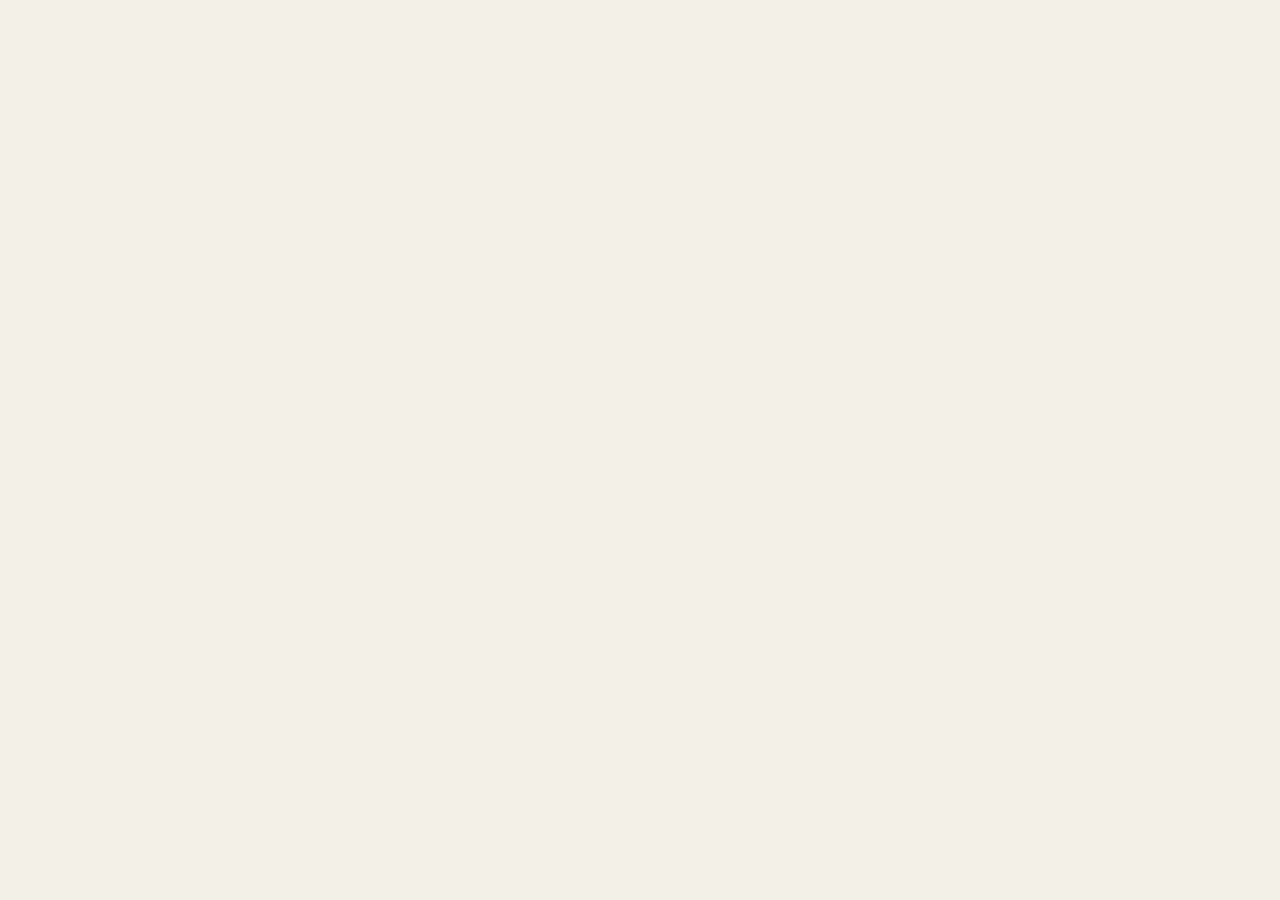
==== index.html @ 7c082f45 "Add files via upload" ====
<!DOCTYPE html><html lang="ru"><head><meta charSet="utf-8"/><meta name="viewport" content="width=device-width, initial-scale=1"/><link rel="preload" href="/bouquet-hero.png" as="image"/><link rel="preload" as="image" href="/surprise-recipient-v2.png"/><link rel="preload" as="image" href="/delivery-bride.webp"/><link rel="preload" as="image" href="/delivery-grandmother.webp"/><link rel="preload" as="image" href="/delivery-young-man.webp"/><link rel="stylesheet" href="/assets/index-COQQANpo.css" data-rsc-css-href="/assets/index-COQQANpo.css" data-precedence="vite-rsc/importer-resources"/><link rel="modulepreload" href="/assets/layout-segment-context-vBRsQdf0.js" crossorigin=""/><link rel="modulepreload" href="/assets/rolldown-runtime-S-ySWqyJ.js" crossorigin=""/><link rel="modulepreload" href="/assets/index-Dr3c4utp.js" crossorigin=""/><link rel="modulepreload" href="/assets/framework-DjPHiq1u.js" crossorigin=""/><link rel="modulepreload" href="/assets/language-provider-1LdUwexv.js" crossorigin=""/><link rel="modulepreload" href="/assets/link-LIz9JrQi.js" crossorigin=""/><link rel="modulepreload" href="/assets/language-switcher-BDviUJFS.js" crossorigin=""/><link rel="modulepreload" href="/assets/utils-CTsIiQsr.js" crossorigin=""/><link rel="modulepreload" href="/assets/createLucideIcon-BL5eFHfw.js" crossorigin=""/><link rel="modulepreload" href="/assets/Icon-BIno660b.js" crossorigin=""/><link rel="modulepreload" href="/assets/check-L1sPxkMi.js" crossorigin=""/><link rel="modulepreload" href="/assets/telegram-links-B3i35gnD.js" crossorigin=""/><link rel="modulepreload" href="/assets/faq-module-bBg2FKDL.js" crossorigin=""/><link rel="modulepreload" href="/assets/delivery-carousel-DsEtlJLp.js" crossorigin=""/><link rel="modulepreload" href="/assets/chevron-left-lac50NUT.js" crossorigin=""/><link rel="modulepreload" href="/assets/chevron-right-Dn-Cnl7l.js" crossorigin=""/><title>Vitrina Florista — заказы и работа флориста в одном процессе</title><meta name="description" content="Vitrina Florista помогает цветочным магазинам организовать заказ от онлайн-витрины и оплаты до сборки букета, фото-согласования и статуса для покупателя."/><meta property="og:title" content="Vitrina Florista — заказы и работа флориста в одном процессе"/><meta property="og:description" content="Vitrina Florista помогает цветочным магазинам организовать заказ от онлайн-витрины и оплаты до сборки букета, фото-согласования и статуса для покупателя."/><meta property="og:url" content="https://vitrinaflorista.com"/><meta property="og:site_name" content="Vitrina Florista"/><meta property="og:type" content="website"/><meta property="og:locale" content="ru_RU"/><meta property="og:image" content="https://vitrinaflorista.com/og-vitrina-florista.png"/><meta property="og:image:width" content="1734"/><meta property="og:image:height" content="907"/><meta property="og:image:alt" content="Vitrina Florista — заказ, оплата, сборка и фото-согласование"/><meta name="twitter:card" content="summary_large_image"/><meta name="twitter:title" content="Vitrina Florista — заказы и работа флориста в одном процессе"/><meta name="twitter:description" content="Vitrina Florista помогает цветочным магазинам организовать заказ от онлайн-витрины и оплаты до сборки букета, фото-согласования и статуса для покупателя."/><meta name="twitter:image" content="https://vitrinaflorista.com/og-vitrina-florista.png"/><link rel="shortcut icon" href="https://vitrinaflorista.com/vf-favicon.svg"/><link rel="icon" href="https://vitrinaflorista.com/vf-favicon.svg"/><link rel="canonical" href="https://vitrinaflorista.com"/><script>self.__VINEXT_RSC_PARAMS__={}</script><script>self.__VINEXT_RSC_NAV__={"pathname":"/","searchParams":[]}</script><link rel="modulepreload" href="/assets/index-Dr3c4utp.js" />
</head><body><main><script type="application/ld+json">{"@context":"https://schema.org","@graph":[{"@type":"Organization","@id":"https://vitrinaflorista.com/#organization","name":"Vitrina Florista","url":"https://vitrinaflorista.com","logo":"https://vitrinaflorista.com/vf-favicon.svg"},{"@type":"WebSite","@id":"https://vitrinaflorista.com/#website","name":"Vitrina Florista","url":"https://vitrinaflorista.com","inLanguage":"ru-RU","publisher":{"@id":"https://vitrinaflorista.com/#organization"}},{"@type":"WebApplication","@id":"https://vitrinaflorista.com/#application","name":"Vitrina Florista","url":"https://vitrinaflorista.com","description":"Vitrina Florista — веб-сервис для цветочных магазинов и флористических студий, который объединяет онлайн-витрину, оформление и оплату заказа, рабочую очередь флориста, сборку, фото-согласование и статус заказа для покупателя.","applicationCategory":"BusinessApplication","inLanguage":"ru-RU","publisher":{"@id":"https://vitrinaflorista.com/#organization"},"audience":{"@type":"Audience","audienceType":"Цветочные магазины, флористические студии и небольшие команды флористов"},"featureList":["Онлайн-витрина цветочного магазина","Оформление заказа","Онлайн-оплата","Рабочая очередь флориста","Этапы исполнения заказа","Фото-согласование букета","Статус заказа для покупателя"]}]}</script><header class="site-header"><a href="/" class="brand" aria-label="Vitrina Florista — главная"><span class="brand-seal" aria-hidden="true">VF</span><span>vitrina<br/>florista</span></a><button class="language-trigger" type="button" data-no-translate="true" aria-label="Язык сайта: Русский" id="radix-_R_256_" aria-haspopup="menu" aria-expanded="false" data-state="closed" data-slot="dropdown-menu-trigger"><svg xmlns="http://www.w3.org/2000/svg" width="16" height="16" viewBox="0 0 24 24" fill="none" stroke="currentColor" stroke-width="2" stroke-linecap="round" stroke-linejoin="round" class="lucide lucide-languages" aria-hidden="true"><path d="m5 8 6 6"></path><path d="m4 14 6-6 2-3"></path><path d="M2 5h12"></path><path d="M7 2h1"></path><path d="m22 22-5-10-5 10"></path><path d="M14 18h6"></path></svg><span>RU</span><svg xmlns="http://www.w3.org/2000/svg" width="14" height="14" viewBox="0 0 24 24" fill="none" stroke="currentColor" stroke-width="2" stroke-linecap="round" stroke-linejoin="round" class="lucide lucide-chevron-down language-chevron" aria-hidden="true"><path d="m6 9 6 6 6-6"></path></svg></button><nav class="role-switch" aria-label="Выбор роли"><a class="role-link role-link--active" href="#showcase">Покупателю</a><a href="/florist" class="role-link">Флористу</a></nav></header><section class="customer-hero section-shell" id="showcase"><div class="hero-copy"><p class="eyebrow"><svg xmlns="http://www.w3.org/2000/svg" width="15" height="15" viewBox="0 0 24 24" fill="none" stroke="currentColor" stroke-width="2" stroke-linecap="round" stroke-linejoin="round" class="lucide lucide-sparkles" aria-hidden="true"><path d="M11.017 2.814a1 1 0 0 1 1.966 0l1.051 5.558a2 2 0 0 0 1.594 1.594l5.558 1.051a1 1 0 0 1 0 1.966l-5.558 1.051a2 2 0 0 0-1.594 1.594l-1.051 5.558a1 1 0 0 1-1.966 0l-1.051-5.558a2 2 0 0 0-1.594-1.594l-5.558-1.051a1 1 0 0 1 0-1.966l5.558-1.051a2 2 0 0 0 1.594-1.594z"></path><path d="M20 2v4"></path><path d="M22 4h-4"></path><circle cx="4" cy="20" r="2"></circle></svg> Цветы без долгой переписки</p><h1>Выберите букет.<br/><em>Мы позаботимся об остальном.</em></h1><p class="hero-lede">Витрина Флориста показывает доступные букеты, точную цену и условия доставки. Вам остается выбрать — флорист получает готовый заказ.</p><div class="hero-actions"><a class="button button--primary" href="https://t.me/vitrinafloristabot" target="_blank" rel="noreferrer">Посмотреть демо флориста <svg xmlns="http://www.w3.org/2000/svg" width="18" height="18" viewBox="0 0 24 24" fill="none" stroke="currentColor" stroke-width="2.2" stroke-linecap="round" stroke-linejoin="round" class="lucide lucide-arrow-right" aria-hidden="true"><path d="M5 12h14"></path><path d="m12 5 7 7-7 7"></path></svg></a><a href="/florist" class="button button--quiet">Я флорист</a></div><div class="trust-row" aria-label="Преимущества для покупателя"><span><svg xmlns="http://www.w3.org/2000/svg" width="15" height="15" viewBox="0 0 24 24" fill="none" stroke="currentColor" stroke-width="2" stroke-linecap="round" stroke-linejoin="round" class="lucide lucide-check" aria-hidden="true"><path d="M20 6 9 17l-5-5"></path></svg> Видно, что доступно</span><span><svg xmlns="http://www.w3.org/2000/svg" width="15" height="15" viewBox="0 0 24 24" fill="none" stroke="currentColor" stroke-width="2" stroke-linecap="round" stroke-linejoin="round" class="lucide lucide-check" aria-hidden="true"><path d="M20 6 9 17l-5-5"></path></svg> Доставка считается заранее</span></div></div><div class="bouquet-stage" id="catalog" aria-label="Пример карточки букета"><span class="stage-note stage-note--top">Собрано сегодня</span><article class="product-card"><div class="product-photo-wrap"><img class="product-photo" src="/bouquet-hero.png" alt="Букет из садовых роз, ранункулюсов и эвкалипта" width="1122" height="1402"/><span class="availability"><span></span> Принимаем заказы</span></div><div class="product-copy"><div><p class="product-kicker">Авторский букет</p><h2>Тёплый август</h2></div><strong>4 800 ₽</strong></div><div class="delivery-line"><svg xmlns="http://www.w3.org/2000/svg" width="16" height="16" viewBox="0 0 24 24" fill="none" stroke="currentColor" stroke-width="2" stroke-linecap="round" stroke-linejoin="round" class="lucide lucide-map-pin" aria-hidden="true"><path d="M20 10c0 4.993-5.539 10.193-7.399 11.799a1 1 0 0 1-1.202 0C9.539 20.193 4 14.993 4 10a8 8 0 0 1 16 0"></path><circle cx="12" cy="10" r="3"></circle></svg><span>Доставка по адресу</span><b>от 500 ₽</b></div></article><span class="stage-note stage-note--bottom">Фото • цена • доставка</span></div></section><section class="how-it-works section-shell" aria-labelledby="how-title"><div class="section-heading"><p class="eyebrow">Как это работает</p><h2 id="how-title">От выбора до радости — пять понятных шагов</h2></div><ol class="steps"><li><div class="step-heading"><span class="step-number">01</span><h3>Выберите букет</h3></div><div class="step-visual step-visual--product" aria-hidden="true"><div class="mini-topbar"><svg xmlns="http://www.w3.org/2000/svg" width="24" height="24" viewBox="0 0 24 24" fill="none" stroke="currentColor" stroke-width="2" stroke-linecap="round" stroke-linejoin="round" class="lucide lucide-shopping-bag" aria-hidden="true"><path d="M16 10a4 4 0 0 1-8 0"></path><path d="M3.103 6.034h17.794"></path><path d="M3.4 5.467a2 2 0 0 0-.4 1.2V20a2 2 0 0 0 2 2h14a2 2 0 0 0 2-2V6.667a2 2 0 0 0-.4-1.2l-2-2.667A2 2 0 0 0 17 2H7a2 2 0 0 0-1.6.8z"></path></svg><span>Витрина Флориста</span><b>1 товар</b></div><div class="mini-product"><img src="/bouquet-hero.png" alt="" width="1122" height="1402"/><div><small>Авторский букет</small><strong>Тёплый август</strong><span>4 800 ₽</span></div><i><svg xmlns="http://www.w3.org/2000/svg" width="24" height="24" viewBox="0 0 24 24" fill="none" stroke="currentColor" stroke-width="2" stroke-linecap="round" stroke-linejoin="round" class="lucide lucide-check" aria-hidden="true"><path d="M20 6 9 17l-5-5"></path></svg></i></div><div class="mini-selected"><svg xmlns="http://www.w3.org/2000/svg" width="24" height="24" viewBox="0 0 24 24" fill="none" stroke="currentColor" stroke-width="2" stroke-linecap="round" stroke-linejoin="round" class="lucide lucide-check" aria-hidden="true"><path d="M20 6 9 17l-5-5"></path></svg> Букет выбран</div></div><p>В Витрине Флориста показаны только опубликованные позиции магазина.</p></li><li><div class="step-heading"><span class="step-number">02</span><h3>Укажите способ доставки</h3></div><div class="step-visual step-visual--delivery" aria-hidden="true"><div class="mini-tabs"><span class="is-active"><svg xmlns="http://www.w3.org/2000/svg" width="24" height="24" viewBox="0 0 24 24" fill="none" stroke="currentColor" stroke-width="2" stroke-linecap="round" stroke-linejoin="round" class="lucide lucide-navigation" aria-hidden="true"><polygon points="3 11 22 2 13 21 11 13 3 11"></polygon></svg> Доставка</span><span>Самовывоз</span></div><label class="mini-field"><small>Адрес получателя</small><span><svg xmlns="http://www.w3.org/2000/svg" width="24" height="24" viewBox="0 0 24 24" fill="none" stroke="currentColor" stroke-width="2" stroke-linecap="round" stroke-linejoin="round" class="lucide lucide-map-pin" aria-hidden="true"><path d="M20 10c0 4.993-5.539 10.193-7.399 11.799a1 1 0 0 1-1.202 0C9.539 20.193 4 14.993 4 10a8 8 0 0 1 16 0"></path><circle cx="12" cy="10" r="3"></circle></svg> ул. Лесная, 12</span></label><label class="mini-field"><small>Когда доставить</small><span>Сегодня, 18:00–20:00</span></label></div><p>Самовывоз или доставка: адрес и удобное время получения.</p></li><li><div class="step-heading"><span class="step-number">03</span><h3>Добавьте детали сюрприза</h3></div><div class="step-visual step-visual--comment" aria-hidden="true"><div class="surprise-chip"><svg xmlns="http://www.w3.org/2000/svg" width="24" height="24" viewBox="0 0 24 24" fill="none" stroke="currentColor" stroke-width="2" stroke-linecap="round" stroke-linejoin="round" class="lucide lucide-gift" aria-hidden="true"><path d="M12 7v14"></path><path d="M20 11v8a2 2 0 0 1-2 2H6a2 2 0 0 1-2-2v-8"></path><path d="M7.5 7a1 1 0 0 1 0-5A4.8 8 0 0 1 12 7a4.8 8 0 0 1 4.5-5 1 1 0 0 1 0 5"></path><rect x="3" y="7" width="18" height="4" rx="1"></rect></svg> Это сюрприз</div><div class="mini-comment"><span><svg xmlns="http://www.w3.org/2000/svg" width="24" height="24" viewBox="0 0 24 24" fill="none" stroke="currentColor" stroke-width="2" stroke-linecap="round" stroke-linejoin="round" class="lucide lucide-message-square-text" aria-hidden="true"><path d="M22 17a2 2 0 0 1-2 2H6.828a2 2 0 0 0-1.414.586l-2.202 2.202A.71.71 0 0 1 2 21.286V5a2 2 0 0 1 2-2h16a2 2 0 0 1 2 2z"></path><path d="M7 11h10"></path><path d="M7 15h6"></path><path d="M7 7h8"></path></svg> Комментарий для флориста</span><p>Пожалуйста, не звоните получательнице. Приезжайте ровно к 19:30.</p></div><div class="exact-time"><svg xmlns="http://www.w3.org/2000/svg" width="24" height="24" viewBox="0 0 24 24" fill="none" stroke="currentColor" stroke-width="2" stroke-linecap="round" stroke-linejoin="round" class="lucide lucide-clock3 lucide-clock-3" aria-hidden="true"><circle cx="12" cy="12" r="10"></circle><path d="M12 6v6h4"></path></svg> <span>Точное время</span><b>19:30</b></div></div><p>Напишите флористу, что получатель не должен знать о подарке, и укажите точное время.</p></li><li><div class="step-heading"><span class="step-number">04</span><h3>Подтвердите фото заказа</h3></div><div class="step-visual step-visual--approval" aria-hidden="true"><div class="approval-photo"><img src="/bouquet-hero.png" alt="" width="1122" height="1402"/><span><svg xmlns="http://www.w3.org/2000/svg" width="24" height="24" viewBox="0 0 24 24" fill="none" stroke="currentColor" stroke-width="2" stroke-linecap="round" stroke-linejoin="round" class="lucide lucide-camera" aria-hidden="true"><path d="M13.997 4a2 2 0 0 1 1.76 1.05l.486.9A2 2 0 0 0 18.003 7H20a2 2 0 0 1 2 2v9a2 2 0 0 1-2 2H4a2 2 0 0 1-2-2V9a2 2 0 0 1 2-2h1.997a2 2 0 0 0 1.759-1.048l.489-.904A2 2 0 0 1 10.004 4z"></path><circle cx="12" cy="13" r="3"></circle></svg> Фото от флориста</span></div><div class="approval-copy"><div><small>Заказ №184</small><strong>Готовый букет</strong></div><span><svg xmlns="http://www.w3.org/2000/svg" width="24" height="24" viewBox="0 0 24 24" fill="none" stroke="currentColor" stroke-width="2" stroke-linecap="round" stroke-linejoin="round" class="lucide lucide-circle-check-big" aria-hidden="true"><path d="M21.801 10A10 10 0 1 1 17 3.335"></path><path d="m9 11 3 3L22 4"></path></svg> Фото согласовано</span></div></div><p>Перед доставкой флорист присылает фото готового букета. Вы подтверждаете, что именно его передадут получателю.</p></li><li class="step-final"><div class="delivery-carousel" role="region" aria-roledescription="карусель" aria-label="Моменты получения букета"><div class="carousel-frame" aria-live="polite"><figure class="carousel-slide is-active" aria-hidden="false"><img src="/surprise-recipient-v2.png" alt="Женщина с радостью получает букет у двери" width="1536" height="1024"/><figcaption>Сюрприз у самой двери</figcaption></figure><figure class="carousel-slide" aria-hidden="true"><img src="/delivery-bride.webp" alt="" width="1536" height="1024"/><figcaption>Букет в день свадьбы</figcaption></figure><figure class="carousel-slide" aria-hidden="true"><img src="/delivery-grandmother.webp" alt="" width="1536" height="1024"/><figcaption>Радость в любом возрасте</figcaption></figure><figure class="carousel-slide" aria-hidden="true"><img src="/delivery-young-man.webp" alt="" width="1536" height="1024"/><figcaption>Неожиданный подарок в обычный день</figcaption></figure></div><div class="carousel-controls"><button type="button" aria-label="Предыдущая фотография"><svg xmlns="http://www.w3.org/2000/svg" width="24" height="24" viewBox="0 0 24 24" fill="none" stroke="currentColor" stroke-width="2" stroke-linecap="round" stroke-linejoin="round" class="lucide lucide-chevron-left" aria-hidden="true"><path d="m15 18-6-6 6-6"></path></svg></button><div class="carousel-dots" aria-label="Выбор фотографии"><button type="button" class="is-active" aria-label="Показать фотографию 1" aria-current="true"></button><button type="button" class="" aria-label="Показать фотографию 2"></button><button type="button" class="" aria-label="Показать фотографию 3"></button><button type="button" class="" aria-label="Показать фотографию 4"></button></div><span class="carousel-count" aria-hidden="true">01<!-- --> / <!-- -->04</span><button type="button" aria-label="Остановить автоматическую смену"><svg xmlns="http://www.w3.org/2000/svg" width="24" height="24" viewBox="0 0 24 24" fill="none" stroke="currentColor" stroke-width="2" stroke-linecap="round" stroke-linejoin="round" class="lucide lucide-pause" aria-hidden="true"><rect x="14" y="3" width="5" height="18" rx="1"></rect><rect x="5" y="3" width="5" height="18" rx="1"></rect></svg></button><button type="button" aria-label="Следующая фотография"><svg xmlns="http://www.w3.org/2000/svg" width="24" height="24" viewBox="0 0 24 24" fill="none" stroke="currentColor" stroke-width="2" stroke-linecap="round" stroke-linejoin="round" class="lucide lucide-chevron-right" aria-hidden="true"><path d="m9 18 6-6-6-6"></path></svg></button></div></div><div class="outcome-copy"><div class="step-heading step-heading--light"><span class="step-number">05</span><h3>Доставьте радость</h3></div><p class="outcome-lede">Букет приезжает именно в тот момент, который вы выбрали.</p><p class="outcome-description">Получатель впервые видит цветы и понимает, что о нём подумали. Вся подготовка остаётся за кадром — впереди только живой сюрприз.</p></div></li></ol></section><section class="faq-section section-shell" aria-labelledby="customer-faq-title"><div class="faq-heading"><div><p class="eyebrow">Вопросы покупателей</p><span class="faq-note">Нажмите на вопрос, чтобы раскрыть ответ</span></div><h2 id="customer-faq-title">Что важно знать <em>до заказа</em></h2></div><div data-slot="accordion" class="faq-list faq-list--light" data-orientation="vertical"><div data-state="closed" data-orientation="vertical" data-slot="accordion-item" class="border-b last:border-b-0 faq-item"><h3 data-orientation="vertical" data-state="closed" class="flex"><button type="button" aria-expanded="false" data-state="closed" data-orientation="vertical" id="radix-_R_6b6_" data-slot="accordion-trigger" class="flex flex-1 items-start justify-between gap-4 rounded-md py-4 text-left text-sm font-medium transition-all outline-none hover:underline focus-visible:border-ring focus-visible:ring-[3px] focus-visible:ring-ring/50 disabled:pointer-events-none disabled:opacity-50 [&amp;[data-state=open]&gt;svg]:rotate-180 faq-trigger" data-radix-collection-item=""><span class="faq-index">01</span><span>Где взять ссылку на Витрину Флориста нужного магазина?</span><svg xmlns="http://www.w3.org/2000/svg" width="24" height="24" viewBox="0 0 24 24" fill="none" stroke="currentColor" stroke-width="2" stroke-linecap="round" stroke-linejoin="round" class="lucide lucide-chevron-down pointer-events-none size-4 shrink-0 translate-y-0.5 text-muted-foreground transition-transform duration-200" aria-hidden="true"><path d="m6 9 6 6 6-6"></path></svg></button></h3><div data-state="closed" id="radix-_R_16b6_" hidden="" role="region" aria-labelledby="radix-_R_6b6_" data-orientation="vertical" data-slot="accordion-content" class="overflow-hidden text-sm data-[state=closed]:animate-accordion-up data-[state=open]:animate-accordion-down" style="--radix-accordion-content-height:var(--radix-collapsible-content-height);--radix-accordion-content-width:var(--radix-collapsible-content-width)"></div></div><div data-state="closed" data-orientation="vertical" data-slot="accordion-item" class="border-b last:border-b-0 faq-item"><h3 data-orientation="vertical" data-state="closed" class="flex"><button type="button" aria-expanded="false" data-state="closed" data-orientation="vertical" id="radix-_R_ab6_" data-slot="accordion-trigger" class="flex flex-1 items-start justify-between gap-4 rounded-md py-4 text-left text-sm font-medium transition-all outline-none hover:underline focus-visible:border-ring focus-visible:ring-[3px] focus-visible:ring-ring/50 disabled:pointer-events-none disabled:opacity-50 [&amp;[data-state=open]&gt;svg]:rotate-180 faq-trigger" data-radix-collection-item=""><span class="faq-index">02</span><span>В Витрине Флориста показаны все букеты или только доступные?</span><svg xmlns="http://www.w3.org/2000/svg" width="24" height="24" viewBox="0 0 24 24" fill="none" stroke="currentColor" stroke-width="2" stroke-linecap="round" stroke-linejoin="round" class="lucide lucide-chevron-down pointer-events-none size-4 shrink-0 translate-y-0.5 text-muted-foreground transition-transform duration-200" aria-hidden="true"><path d="m6 9 6 6 6-6"></path></svg></button></h3><div data-state="closed" id="radix-_R_1ab6_" hidden="" role="region" aria-labelledby="radix-_R_ab6_" data-orientation="vertical" data-slot="accordion-content" class="overflow-hidden text-sm data-[state=closed]:animate-accordion-up data-[state=open]:animate-accordion-down" style="--radix-accordion-content-height:var(--radix-collapsible-content-height);--radix-accordion-content-width:var(--radix-collapsible-content-width)"></div></div><div data-state="closed" data-orientation="vertical" data-slot="accordion-item" class="border-b last:border-b-0 faq-item"><h3 data-orientation="vertical" data-state="closed" class="flex"><button type="button" aria-expanded="false" data-state="closed" data-orientation="vertical" id="radix-_R_eb6_" data-slot="accordion-trigger" class="flex flex-1 items-start justify-between gap-4 rounded-md py-4 text-left text-sm font-medium transition-all outline-none hover:underline focus-visible:border-ring focus-visible:ring-[3px] focus-visible:ring-ring/50 disabled:pointer-events-none disabled:opacity-50 [&amp;[data-state=open]&gt;svg]:rotate-180 faq-trigger" data-radix-collection-item=""><span class="faq-index">03</span><span>Как узнать стоимость доставки?</span><svg xmlns="http://www.w3.org/2000/svg" width="24" height="24" viewBox="0 0 24 24" fill="none" stroke="currentColor" stroke-width="2" stroke-linecap="round" stroke-linejoin="round" class="lucide lucide-chevron-down pointer-events-none size-4 shrink-0 translate-y-0.5 text-muted-foreground transition-transform duration-200" aria-hidden="true"><path d="m6 9 6 6 6-6"></path></svg></button></h3><div data-state="closed" id="radix-_R_1eb6_" hidden="" role="region" aria-labelledby="radix-_R_eb6_" data-orientation="vertical" data-slot="accordion-content" class="overflow-hidden text-sm data-[state=closed]:animate-accordion-up data-[state=open]:animate-accordion-down" style="--radix-accordion-content-height:var(--radix-collapsible-content-height);--radix-accordion-content-width:var(--radix-collapsible-content-width)"></div></div><div data-state="closed" data-orientation="vertical" data-slot="accordion-item" class="border-b last:border-b-0 faq-item"><h3 data-orientation="vertical" data-state="closed" class="flex"><button type="button" aria-expanded="false" data-state="closed" data-orientation="vertical" id="radix-_R_ib6_" data-slot="accordion-trigger" class="flex flex-1 items-start justify-between gap-4 rounded-md py-4 text-left text-sm font-medium transition-all outline-none hover:underline focus-visible:border-ring focus-visible:ring-[3px] focus-visible:ring-ring/50 disabled:pointer-events-none disabled:opacity-50 [&amp;[data-state=open]&gt;svg]:rotate-180 faq-trigger" data-radix-collection-item=""><span class="faq-index">04</span><span>Можно ли заказать сюрприз к точному времени?</span><svg xmlns="http://www.w3.org/2000/svg" width="24" height="24" viewBox="0 0 24 24" fill="none" stroke="currentColor" stroke-width="2" stroke-linecap="round" stroke-linejoin="round" class="lucide lucide-chevron-down pointer-events-none size-4 shrink-0 translate-y-0.5 text-muted-foreground transition-transform duration-200" aria-hidden="true"><path d="m6 9 6 6 6-6"></path></svg></button></h3><div data-state="closed" id="radix-_R_1ib6_" hidden="" role="region" aria-labelledby="radix-_R_ib6_" data-orientation="vertical" data-slot="accordion-content" class="overflow-hidden text-sm data-[state=closed]:animate-accordion-up data-[state=open]:animate-accordion-down" style="--radix-accordion-content-height:var(--radix-collapsible-content-height);--radix-accordion-content-width:var(--radix-collapsible-content-width)"></div></div><div data-state="closed" data-orientation="vertical" data-slot="accordion-item" class="border-b last:border-b-0 faq-item"><h3 data-orientation="vertical" data-state="closed" class="flex"><button type="button" aria-expanded="false" data-state="closed" data-orientation="vertical" id="radix-_R_mb6_" data-slot="accordion-trigger" class="flex flex-1 items-start justify-between gap-4 rounded-md py-4 text-left text-sm font-medium transition-all outline-none hover:underline focus-visible:border-ring focus-visible:ring-[3px] focus-visible:ring-ring/50 disabled:pointer-events-none disabled:opacity-50 [&amp;[data-state=open]&gt;svg]:rotate-180 faq-trigger" data-radix-collection-item=""><span class="faq-index">05</span><span>Что происходит после оформления заказа?</span><svg xmlns="http://www.w3.org/2000/svg" width="24" height="24" viewBox="0 0 24 24" fill="none" stroke="currentColor" stroke-width="2" stroke-linecap="round" stroke-linejoin="round" class="lucide lucide-chevron-down pointer-events-none size-4 shrink-0 translate-y-0.5 text-muted-foreground transition-transform duration-200" aria-hidden="true"><path d="m6 9 6 6 6-6"></path></svg></button></h3><div data-state="closed" id="radix-_R_1mb6_" hidden="" role="region" aria-labelledby="radix-_R_mb6_" data-orientation="vertical" data-slot="accordion-content" class="overflow-hidden text-sm data-[state=closed]:animate-accordion-up data-[state=open]:animate-accordion-down" style="--radix-accordion-content-height:var(--radix-collapsible-content-height);--radix-accordion-content-width:var(--radix-collapsible-content-width)"></div></div></div></section><section class="customer-cta section-shell" aria-labelledby="customer-cta-title"><div class="customer-cta-copy"><p class="eyebrow">Остался один шаг</p><h2 id="customer-cta-title">Получите ссылку на витрину у <em>своего флориста</em></h2><p>У каждого магазина своя Витрина Флориста — со своими букетами, ценами и доставкой. Если вы уже знаете флориста, попросите его прислать ссылку на Витрину Флориста.</p><a class="button button--primary" href="https://t.me/share/url?url=https%3A%2F%2Ft.me%2Fvitrinafloristabot&amp;text=%D0%97%D0%B4%D1%80%D0%B0%D0%B2%D1%81%D1%82%D0%B2%D1%83%D0%B9%D1%82%D0%B5!%20%D0%9F%D1%80%D0%B8%D1%88%D0%BB%D0%B8%D1%82%D0%B5%2C%20%D0%BF%D0%BE%D0%B6%D0%B0%D0%BB%D1%83%D0%B9%D1%81%D1%82%D0%B0%2C%20%D1%81%D1%81%D1%8B%D0%BB%D0%BA%D1%83%20%D0%BD%D0%B0%20%D0%B2%D0%B0%D1%88%D1%83%20%D0%92%D0%B8%D1%82%D1%80%D0%B8%D0%BD%D1%83%20%D0%A4%D0%BB%D0%BE%D1%80%D0%B8%D1%81%D1%82%D0%B0.%20%D0%AF%20%D1%85%D0%BE%D1%87%D1%83%20%D0%BA%D1%83%D0%BF%D0%B8%D1%82%D1%8C%20%D1%83%20%D0%B2%D0%B0%D1%81%20%D1%86%D0%B2%D0%B5%D1%82%D1%8B.%20%D0%A7%D0%B5%D1%80%D0%B5%D0%B7%20%D0%B2%D0%B8%D1%82%D1%80%D0%B8%D0%BD%D1%83%20%D1%8D%D1%82%D0%BE%20%D0%BE%D1%87%D0%B5%D0%BD%D1%8C%20%D1%83%D0%B4%D0%BE%D0%B1%D0%BD%D0%BE." target="_blank" rel="noreferrer">Попросить ссылку флориста <svg xmlns="http://www.w3.org/2000/svg" width="18" height="18" viewBox="0 0 24 24" fill="none" stroke="currentColor" stroke-width="2.2" stroke-linecap="round" stroke-linejoin="round" class="lucide lucide-arrow-right" aria-hidden="true"><path d="M5 12h14"></path><path d="m12 5 7 7-7 7"></path></svg></a><a class="invite-florist-link" href="https://t.me/share/url?url=https%3A%2F%2Fvitrinaflorista.com%2Fflorist%3Flang%3Dru&amp;text=%D0%97%D0%B4%D1%80%D0%B0%D0%B2%D1%81%D1%82%D0%B2%D1%83%D0%B9%D1%82%D0%B5!%20%D0%9F%D0%BE%D1%81%D0%BC%D0%BE%D1%82%D1%80%D0%B8%D1%82%D0%B5%20Vitrina%20Florista%20%E2%80%94%20%D1%87%D0%B5%D1%80%D0%B5%D0%B7%20%D0%BD%D0%B5%D1%91%20%D1%83%D0%B4%D0%BE%D0%B1%D0%BD%D0%BE%20%D0%BF%D0%BE%D0%BA%D0%B0%D0%B7%D1%8B%D0%B2%D0%B0%D1%82%D1%8C%20%D0%B1%D1%83%D0%BA%D0%B5%D1%82%D1%8B%20%D0%B8%20%D0%BF%D1%80%D0%B8%D0%BD%D0%B8%D0%BC%D0%B0%D1%82%D1%8C%20%D0%B3%D0%BE%D1%82%D0%BE%D0%B2%D1%8B%D0%B5%20%D0%B7%D0%B0%D0%BA%D0%B0%D0%B7%D1%8B." target="_blank" rel="noreferrer"><svg xmlns="http://www.w3.org/2000/svg" width="16" height="16" viewBox="0 0 24 24" fill="none" stroke="currentColor" stroke-width="2" stroke-linecap="round" stroke-linejoin="round" class="lucide lucide-share2 lucide-share-2" aria-hidden="true"><circle cx="18" cy="5" r="3"></circle><circle cx="6" cy="12" r="3"></circle><circle cx="18" cy="19" r="3"></circle><line x1="8.59" x2="15.42" y1="13.51" y2="17.49"></line><line x1="15.41" x2="8.59" y1="6.51" y2="10.49"></line></svg>Нет ссылки? Отправьте Vitrina Florista знакомому флористу</a></div><div class="request-link-card" aria-label="Два способа найти Витрину Флориста"><div class="request-avatar"><svg xmlns="http://www.w3.org/2000/svg" width="24" height="24" viewBox="0 0 24 24" fill="none" stroke="currentColor" stroke-width="2" stroke-linecap="round" stroke-linejoin="round" class="lucide lucide-message-circle" aria-hidden="true"><path d="M2.992 16.342a2 2 0 0 1 .094 1.167l-1.065 3.29a1 1 0 0 0 1.236 1.168l3.413-.998a2 2 0 0 1 1.099.092 10 10 0 1 0-4.777-4.719"></path></svg></div><span>Сообщение флористу</span><blockquote>«Пришлите, пожалуйста, ссылку на вашу Витрину Флориста»</blockquote><div class="request-result"><svg xmlns="http://www.w3.org/2000/svg" width="24" height="24" viewBox="0 0 24 24" fill="none" stroke="currentColor" stroke-width="2" stroke-linecap="round" stroke-linejoin="round" class="lucide lucide-check" aria-hidden="true"><path d="M20 6 9 17l-5-5"></path></svg> Открываете магазин и выбираете</div><div class="request-invite"><svg xmlns="http://www.w3.org/2000/svg" width="24" height="24" viewBox="0 0 24 24" fill="none" stroke="currentColor" stroke-width="2" stroke-linecap="round" stroke-linejoin="round" class="lucide lucide-share2 lucide-share-2" aria-hidden="true"><circle cx="18" cy="5" r="3"></circle><circle cx="6" cy="12" r="3"></circle><circle cx="18" cy="19" r="3"></circle><line x1="8.59" x2="15.42" y1="13.51" y2="17.49"></line><line x1="15.41" x2="8.59" y1="6.51" y2="10.49"></line></svg><div><strong>Флорист ещё не подключён?</strong><p>Поделитесь с ним ссылкой — пусть оформит Витрину Флориста для своих покупателей.</p></div></div></div></section><section class="role-tail section-shell" aria-label="Выбор стороны платформы"><div><span class="role-tail-label">Выберите свою сторону</span><p>Покупатель остаётся здесь. Для владельца магазина есть отдельная страница.</p></div><nav class="role-switch role-switch--bottom" aria-label="Выбор роли внизу страницы"><a class="role-link role-link--active" href="#showcase">Покупателю</a><a href="/florist" class="role-link">Флористу</a></nav></section><footer class="site-footer site-footer--dark site-footer--buyer section-shell"><div class="footer-brand-block"><a href="/" class="brand brand--footer brand--dark"><span class="brand-seal" aria-hidden="true">VF</span><span>vitrina florista</span></a><small>© <!-- -->2026<!-- --> Vitrina Florista</small></div><p>Витрина Флориста и оформление заказа в одном месте.<br/>Россия и страны СНГ.</p><div class="footer-navigation"><nav class="discovery-links discovery-links--dark" aria-label="О Vitrina Florista"><strong>Покупателю</strong><div><a href="/kak-rabotaet">Как работает</a><a href="/foto-soglasovanie-buketa">Фото-согласование</a><a href="/status-zakaza">Статус заказа</a></div></nav><div class="footer-links" aria-label="Правовая информация"><a href="/legal">Реквизиты и правовая информация</a><a href="/privacy">Политика обработки данных</a><a href="/terms">Пользовательское соглашение</a><a href="/terms#order">Оферта и условия заказа</a><a href="https://t.me/vitrinaflorista_help" target="_blank" rel="noreferrer">Связаться с разработчиком</a></div></div></footer></main><script id="_R_">import("/assets/index-Dr3c4utp.js")</script></body></html><script>self.__VINEXT_RSC_CHUNKS__=self.__VINEXT_RSC_CHUNKS__||[];self.__VINEXT_RSC_CHUNKS__.push("2:I[\"7ca12442b686\",[],\"LanguageProvider\",1]\n3:I[\"8c0f216c4604\",[],\"Children\",1]\n4:I[\"15c18cfaeeff\",[],\"LayoutSegmentProvider\",1]\n5:I[\"8c0f216c4604\",[],\"Slot\",1]\n6:I[\"593f344dc510\",[],\"NotFoundBoundary\",1]\n7:I[\"c2747888630f\",[],\"default\",1]\n8:I[\"593f344dc510\",[],\"RedirectBoundary\",1]\n:HL[\"/assets/index-COQQANpo.css\",\"style\"]\n")</script><script>self.__VINEXT_RSC_CHUNKS__=self.__VINEXT_RSC_CHUNKS__||[];self.__VINEXT_RSC_CHUNKS__.push("0:{\"__route\":\"route:/\",\"__interceptionContext\":null,\"__layoutIds\":[\"layout:/\"],\"__rootLayout\":\"/\",\"page:/\":\"$L1\",\"layout:/\":[[[[\"$\",\"link\",\"css:/assets/index-COQQANpo.css\",{\"rel\":\"stylesheet\",\"precedence\":\"vite-rsc/importer-resources\",\"href\":\"/assets/index-COQQANpo.css\",\"data-rsc-css-href\":\"/assets/index-COQQANpo.css\"}],\"$undefined\"],[\"$\",\"html\",null,{\"lang\":\"ru\",\"children\":[\"$\",\"body\",null,{\"children\":[\"$\",\"$L2\",null,{\"children\":[\"$\",\"$L3\",null,{}]}]}]}]],null],\"route:/\":[[[\"$\",\"meta\",null,{\"charSet\":\"utf-8\"}],[[\"$\",\"title\",\"0\",{\"children\":\"Vitrina Florista — заказы и работа флориста в одном процессе\"}],[\"$\",\"meta\",\"1\",{\"name\":\"description\",\"content\":\"Vitrina Florista помогает цветочным магазинам организовать заказ от онлайн-витрины и оплаты до сборки букета, фото-согласования и статуса для покупателя.\"}],[\"$\",\"meta\",\"2\",{\"property\":\"og:title\",\"content\":\"Vitrina Florista — заказы и работа флориста в одном процессе\"}],[\"$\",\"meta\",\"3\",{\"property\":\"og:description\",\"content\":\"Vitrina Florista помогает цветочным магазинам организовать заказ от онлайн-витрины и оплаты до сборки букета, фото-согласования и статуса для покупателя.\"}],[\"$\",\"meta\",\"4\",{\"property\":\"og:url\",\"content\":\"https://vitrinaflorista.com\"}],[\"$\",\"meta\",\"5\",{\"property\":\"og:site_name\",\"content\":\"Vitrina Florista\"}],[\"$\",\"meta\",\"6\",{\"property\":\"og:type\",\"content\":\"website\"}],[\"$\",\"meta\",\"7\",{\"property\":\"og:locale\",\"content\":\"ru_RU\"}],[\"$\",\"meta\",\"8\",{\"property\":\"og:image\",\"content\":\"https://vitrinaflorista.com/og-vitrina-florista.png\"}],[\"$\",\"meta\",\"9\",{\"property\":\"og:image:width\",\"content\":\"1734\"}],[\"$\",\"meta\",\"10\",{\"property\":\"og:image:height\",\"content\":\"907\"}],[\"$\",\"meta\",\"11\",{\"property\":\"og:image:alt\",\"content\":\"Vitrina Florista — заказ, оплата, сборка и фото-согласование\"}],[\"$\",\"meta\",\"12\",{\"name\":\"twitter:card\",\"content\":\"summary_large_image\"}],[\"$\",\"meta\",\"13\",{\"name\":\"twitter:title\",\"content\":\"Vitrina Florista — заказы и работа флориста в одном процессе\"}],[\"$\",\"meta\",\"14\",{\"name\":\"twitter:description\",\"content\":\"Vitrina Florista помогает цветочным магазинам организовать заказ от онлайн-витрины и оплаты до сборки букета, фото-согласования и статуса для покупателя.\"}],[\"$\",\"meta\",\"15\",{\"name\":\"twitter:image\",\"content\":\"https://vitrinaflorista.com/og-vitrina-florista.png\"}],[\"$\",\"link\",\"16\",{\"rel\":\"shortcut icon\",\"href\":\"https://vitrinaflorista.com/vf-favicon.svg\"}],[\"$\",\"link\",\"17\",{\"rel\":\"icon\",\"href\":\"https://vitrinaflorista.com/vf-favicon.svg\"}],[\"$\",\"link\",\"18\",{\"rel\":\"canonical\",\"href\":\"https://vitrinaflorista.com\"}]],[[\"$\",\"meta\",\"0\",{\"name\":\"viewport\",\"content\":\"width=device-width, initial-scale=1\"}]]],[\"$\",\"$L4\",null,{\"segmentMap\":{\"children\":[]},\"children\":[\"$\",\"$L5\",null,{\"id\":\"layout:/\",\"parallelSlots\":\"$undefined\",\"children\":[\"$\",\"$L6\",null,{\"resetKey\":\"\",\"fallback\":[\"$\",\"main\",null,{\"className\":\"not-found section-shell\",\"children\":[[\"$\",\"span\",null,{\"children\":\"404\"}],[\"$\",\"h1\",null,{\"children\":\"Такой страницы нет\"}],[\"$\",\"p\",null,{\"children\":\"Возможно, адрес изменился или ссылка набрана с ошибкой.\"}],[\"$\",\"$L7\",null,{\"className\":\"button button--primary\",\"href\":\"/\",\"children\":\"Вернуться на главную\"}]]}],\"children\":[\"$\",\"$L6\",null,{\"resetKey\":\"\",\"fallback\":[\"$\",\"main\",null,{\"className\":\"not-found section-shell\",\"children\":[[\"$\",\"span\",null,{\"children\":\"404\"}],[\"$\",\"h1\",null,{\"children\":\"Такой страницы нет\"}],[\"$\",\"p\",null,{\"children\":\"Возможно, адрес изменился или ссылка набрана с ошибкой.\"}],[\"$\",\"$L7\",null,{\"className\":\"button button--primary\",\"href\":\"/\",\"children\":\"Вернуться на главную\"}]]}],\"children\":[\"$\",\"$L8\",null,{\"children\":[\"$\",\"$L4\",null,{\"segmentMap\":{\"children\":[]},\"children\":[\"$\",\"$L5\",null,{\"id\":\"page:/\"}]}]}]}]}]}]}]],\"__layoutFlags\":{\"layout:/\":\"s\"},\"__artifactCompatibility\":{\"schemaVersion\":1,\"graphVersion\":\"app-route-graph:4uhn5s1wvoptc\",\"deploymentVersion\":\"b94d8ec6-dde8-4ddf-9cc4-4a7cd5612e03\",\"appElementsSchemaVersion\":1,\"rscPayloadSchemaVersion\":1,\"rootBoundaryId\":\"/\",\"renderEpoch\":null}}\na:I[\"c2c8442308b1\",[],\"LanguageSwitcher\",1]\nb:I[\"339f946bc456\",[],\"default\",1]\nc:I[\"ec0d8be46f7e\",[],\"TelegramLink\",1]\n")</script><script>self.__VINEXT_RSC_CHUNKS__=self.__VINEXT_RSC_CHUNKS__||[];self.__VINEXT_RSC_CHUNKS__.push("9:T676,{\"@context\":\"https://schema.org\",\"@graph\":[{\"@type\":\"Organization\",\"@id\":\"https://vitrinaflorista.com/#organization\",\"name\":\"Vitrina Florista\",\"url\":\"https://vitrinaflorista.com\",\"logo\":\"https://vitrinaflorista.com/vf-favicon.svg\"},{\"@type\":\"WebSite\",\"@id\":\"https://vitrinaflorista.com/#website\",\"name\":\"Vitrina Florista\",\"url\":\"https://vitrinaflorista.com\",\"inLanguage\":\"ru-RU\",\"publisher\":{\"@id\":\"https://vitrinaflorista.com/#organization\"}},{\"@type\":\"WebApplication\",\"@id\":\"https://vitrinaflorista.com/#application\",\"name\":\"Vitrina Florista\",\"url\":\"https://vitrinaflorista.com\",\"description\":\"Vitrina Florista — веб-сервис для цветочных магазинов и флористических студий, который объединяет онлайн-витрину, оформление и оплату заказа, рабочую очередь флориста, сборку, фото-согласование и статус заказа для покупателя.\",\"applicationCategory\":\"BusinessApplication\",\"inLanguage\":\"ru-RU\",\"publisher\":{\"@id\":\"https://vitrinaflorista.com/#organization\"},\"audience\":{\"@type\":\"Audience\",\"audienceType\":\"Цветочные магазины, флористические студии и небольшие команды флористов\"},\"featureList\":[\"Онлайн-витрина цветочного магазина\",\"Оформление заказа\",\"Онлайн-оплата\",\"Рабочая очередь флориста\",\"Этапы исполнения заказа\",\"Фото-согласование букета\",\"Статус заказа для покупателя\"]}]}1:[\"$\",\"main\",null,{\"children\":[[\"$\",\"script\",null,{\"type\":\"application/ld+json\",\"dangerouslySetInnerHTML\":{\"__html\":\"$9\"}}],[\"$\",\"header\",null,{\"className\":\"site-header\",\"children\":[[\"$\",\"$L7\",null,{\"className\":\"brand\",\"href\":\"/\",\"aria-label\":\"Vitrina Florista — главная\",\"children\":[[\"$\",\"span\",null,{\"className\":\"brand-seal\",\"aria-hidden\":\"true\",\"children\":\"VF\"}],[\"$\",\"span\",null,{\"children\":[\"vitrina\",[\"$\",\"br\",null,{}],\"florista\"]}]]}],[\"$\",\"$La\",null,{}],[\"$\",\"nav\",null,{\"className\":\"role-switch\",\"aria-label\":\"Выбор роли\",\"children\":[[\"$\",\"a\",null,{\"className\":\"role-link role-link--active\",\"href\":\"#showcase\",\"children\":\"Покупателю\"}],[\"$\",\"$L7\",null,{\"className\":\"role-link\",\"href\":\"/florist\",\"children\":\"Флористу\"}]]}]]}],[\"$\",\"section\",null,{\"className\":\"customer-hero section-shell\",\"id\":\"showcase\",\"children\":[[\"$\",\"div\",null,{\"className\":\"hero-copy\",\"children\":[[\"$\",\"p\",null,{\"className\":\"eyebrow\",\"children\":[[\"$\",\"$Lb\",null,{\"ref\":\"$undefined\",\"iconNode\":[[\"path\",{\"d\":\"M11.017 2.814a1 1 0 0 1 1.966 0l1.051 5.558a2 2 0 0 0 1.594 1.594l5.558 1.051a1 1 0 0 1 0 1.966l-5.558 1.051a2 2 0 0 0-1.594 1.594l-1.051 5.558a1 1 0 0 1-1.966 0l-1.051-5.558a2 2 0 0 0-1.594-1.594l-5.558-1.051a1 1 0 0 1 0-1.966l5.558-1.051a2 2 0 0 0 1.594-1.594z\",\"key\":\"1s2grr\"}],[\"path\",{\"d\":\"M20 2v4\",\"key\":\"1rf3ol\"}],[\"path\",{\"d\":\"M22 4h-4\",\"key\":\"gwowj6\"}],[\"circle\",{\"cx\":\"4\",\"cy\":\"20\",\"r\":\"2\",\"key\":\"6kqj1y\"}]],\"className\":\"lucide-sparkles\",\"size\":15,\"aria-hidden\":\"true\"}],\" Цветы без долгой переписки\"]}],[\"$\",\"h1\",null,{\"children\":[\"Выберите букет.\",[\"$\",\"br\",null,{}],[\"$\",\"em\",null,{\"children\":\"Мы позаботимся об остальном.\"}]]}],[\"$\",\"p\",null,{\"className\":\"hero-lede\",\"children\":\"Витрина Флориста показывает доступные букеты, точную цену и условия доставки. Вам остается выбрать — флорист получает готовый заказ.\"}],[\"$\",\"div\",null,{\"className\":\"hero-actions\",\"children\":[[\"$\",\"$Lc\",null,{\"className\":\"button button--primary\",\"intent\":\"demo\",\"children\":[\"Посмотреть демо флориста \",[\"$\",\"$Lb\",null,{\"ref\":\"$undefined\",\"iconNode\":[[\"path\",{\"d\":\"M5 12h14\",\"key\":\"1ays0h\"}],[\"path\",{\"d\":\"m12 5 7 7-7 7\",\"key\":\"xquz4c\"}]],\"className\":\"lucide-arrow-right\",\"aria-hidden\":\"true\",\"size\":18,\"strokeWidth\":2.2}]]}],[\"$\",\"$L7\",null,{\"className\":\"button button--quiet\",\"href\":\"/florist\",\"children\":\"Я флорист\"}]]}],[\"$\",\"div\",null,{\"className\":\"trust-row\",\"aria-label\":\"Преимущества для покупателя\",\"children\":[[\"$\",\"span\",null,{\"children\":[[\"$\",\"$Lb\",null,{\"ref\":\"$undefined\",\"iconNode\":[[\"path\",{\"d\":\"M20 6 9 17l-5-5\",\"key\":\"1gmf2c\"}]],\"className\":\"lucide-check\",\"size\":15,\"aria-hidden\":\"true\"}],\" Видно, что доступно\"]}],[\"$\",\"span\",null,{\"children\":[[\"$\",\"$Lb\",null,{\"ref\":\"$undefined\",\"iconNode\":\"$1:props:children:2:props:children:0:props:children:4:props:children:0:props:children:0:props:iconNode\",\"className\":\"lucide-check\",\"size\":15,\"aria-hidden\":\"true\"}],\" Доставка считается заранее\"]}]]}]]}],[\"$\",\"div\",null,{\"className\":\"bouquet-stage\",\"id\":\"catalog\",\"aria-label\":\"Пример карточки букета\",\"children\":[\"$Ld\",\"$Le\",\"$Lf\"]}]]}],\"$L10\",\"$L11\",\"$L12\",\"$L13\",\"$L14\"]}]\n19:I[\"8afa69f21b10\",[],\"FaqModule\",1]\n:HL[\"/bouquet-hero.png\",\"image\"]\nd:[\"$\",\"span\",null,{\"className\":\"stage-note stage-note--top\",\"children\":\"Собрано сегодня\"}]\ne:[\"$\",\"article\",null,{\"className\":\"product-card\",\"children\":[[\"$\",\"div\",null,{\"className\":\"product-photo-wrap\",\"children\":[[\"$\",\"img\",null,{\"className\":\"product-photo\",\"src\":\"/bouquet-hero.png\",\"alt\":\"Букет из садовых роз, ранункулюсов и эвкалипта\",\"width\":1122,\"height\":1402}],[\"$\",\"span\",null,{\"className\":\"availability\",\"children\":[[\"$\",\"span\",null,{}],\" Принимаем заказы\"]}]]}],[\"$\",\"div\",null,{\"className\":\"product-copy\",\"children\":[[\"$\",\"div\",null,{\"children\":[[\"$\",\"p\",null,{\"className\":\"product-kicker\",\"children\":\"Авторский букет\"}],[\"$\",\"h2\",null,{\"children\":\"Тёплый август\"}]]}],[\"$\",\"strong\",null,{\"children\":\"4 800 ₽\"}]]}],[\"$\",\"div\",null,{\"className\":\"delivery-line\",\"children\":[[\"$\",\"$Lb\",null,{\"ref\":\"$undefined\",\"iconNode\":[[\"path\",{\"d\":\"M20 10c0 4.993-5.539 10.193-7.399 11.799a1 1 0 0 1-1.202 0C9.539 20.193 4 14.993 4 10a8 8 0 0 1 16 0\",\"key\":\"1r0f0z\"}],[\"circle\",{\"cx\":\"12\",\"cy\":\"10\",\"r\":\"3\",\"key\":\"ilqhr7\"}]],\"className\":\"lucide-map-pin\",\"size\":16,\"aria-hidden\":\"true\"}],[\"$\",\"span\",null,{\"children\":\"Доставка по адресу\"}],[\"$\",\"b\",null,{\"children\":\"от 500 ₽\"}]]}]]}]\nf:[\"$\",\"span\",null,{\"className\":\"stage-note stage-note--bottom\",\"children\":\"Фото • цена • доставка\"}]\n")</script><script>self.__VINEXT_RSC_CHUNKS__=self.__VINEXT_RSC_CHUNKS__||[];self.__VINEXT_RSC_CHUNKS__.push("10:[\"$\",\"section\",null,{\"className\":\"how-it-works section-shell\",\"aria-labelledby\":\"how-title\",\"children\":[[\"$\",\"div\",null,{\"className\":\"section-heading\",\"children\":[[\"$\",\"p\",null,{\"className\":\"eyebrow\",\"children\":\"Как это работает\"}],[\"$\",\"h2\",null,{\"id\":\"how-title\",\"children\":\"От выбора до радости — пять понятных шагов\"}]]}],[\"$\",\"ol\",null,{\"className\":\"steps\",\"children\":[[\"$\",\"li\",null,{\"children\":[[\"$\",\"div\",null,{\"className\":\"step-heading\",\"children\":[[\"$\",\"span\",null,{\"className\":\"step-number\",\"children\":\"01\"}],[\"$\",\"h3\",null,{\"children\":\"Выберите букет\"}]]}],[\"$\",\"div\",null,{\"className\":\"step-visual step-visual--product\",\"aria-hidden\":\"true\",\"children\":[[\"$\",\"div\",null,{\"className\":\"mini-topbar\",\"children\":[[\"$\",\"$Lb\",null,{\"ref\":\"$undefined\",\"iconNode\":[[\"path\",{\"d\":\"M16 10a4 4 0 0 1-8 0\",\"key\":\"1ltviw\"}],[\"path\",{\"d\":\"M3.103 6.034h17.794\",\"key\":\"awc11p\"}],[\"path\",{\"d\":\"M3.4 5.467a2 2 0 0 0-.4 1.2V20a2 2 0 0 0 2 2h14a2 2 0 0 0 2-2V6.667a2 2 0 0 0-.4-1.2l-2-2.667A2 2 0 0 0 17 2H7a2 2 0 0 0-1.6.8z\",\"key\":\"o988cm\"}]],\"className\":\"lucide-shopping-bag\"}],[\"$\",\"span\",null,{\"children\":\"Витрина Флориста\"}],[\"$\",\"b\",null,{\"children\":\"1 товар\"}]]}],[\"$\",\"div\",null,{\"className\":\"mini-product\",\"children\":[[\"$\",\"img\",null,{\"src\":\"/bouquet-hero.png\",\"alt\":\"\",\"width\":1122,\"height\":1402}],[\"$\",\"div\",null,{\"children\":[[\"$\",\"small\",null,{\"children\":\"Авторский букет\"}],[\"$\",\"strong\",null,{\"children\":\"Тёплый август\"}],[\"$\",\"span\",null,{\"children\":\"4 800 ₽\"}]]}],[\"$\",\"i\",null,{\"children\":[\"$\",\"$Lb\",null,{\"ref\":\"$undefined\",\"iconNode\":\"$1:props:children:2:props:children:0:props:children:4:props:children:0:props:children:0:props:iconNode\",\"className\":\"lucide-check\"}]}]]}],[\"$\",\"div\",null,{\"className\":\"mini-selected\",\"children\":[[\"$\",\"$Lb\",null,{\"ref\":\"$undefined\",\"iconNode\":\"$1:props:children:2:props:children:0:props:children:4:props:children:0:props:children:0:props:iconNode\",\"className\":\"lucide-check\"}],\" Букет выбран\"]}]]}],[\"$\",\"p\",null,{\"children\":\"В Витрине Флориста показаны только опубликованные позиции магазина.\"}]]}],[\"$\",\"li\",null,{\"children\":[[\"$\",\"div\",null,{\"className\":\"step-heading\",\"children\":[[\"$\",\"span\",null,{\"className\":\"step-number\",\"children\":\"02\"}],[\"$\",\"h3\",null,{\"children\":\"Укажите способ доставки\"}]]}],[\"$\",\"div\",null,{\"className\":\"step-visual step-visual--delivery\",\"aria-hidden\":\"true\",\"children\":[[\"$\",\"div\",null,{\"className\":\"mini-tabs\",\"children\":[[\"$\",\"span\",null,{\"className\":\"is-active\",\"children\":[[\"$\",\"$Lb\",null,{\"ref\":\"$undefined\",\"iconNode\":[[\"polygon\",{\"points\":\"3 11 22 2 13 21 11 13 3 11\",\"key\":\"1ltx0t\"}]],\"className\":\"lucide-navigation\"}],\" Доставка\"]}],[\"$\",\"span\",null,{\"children\":\"Самовывоз\"}]]}],[\"$\",\"label\",null,{\"className\":\"mini-field\",\"children\":[[\"$\",\"small\",null,{\"children\":\"Адрес получателя\"}],[\"$\",\"span\",null,{\"children\":[[\"$\",\"$Lb\",null,{\"ref\":\"$undefined\",\"iconNode\":\"$e:props:children:2:props:children:0:props:iconNode\",\"className\":\"lucide-map-pin\"}],\" ул. Лесная, 12\"]}]]}],[\"$\",\"label\",null,{\"className\":\"mini-field\",\"children\":[[\"$\",\"small\",null,{\"children\":\"Когда доставить\"}],[\"$\",\"span\",null,{\"children\":\"Сегодня, 18:00–20:00\"}]]}]]}],[\"$\",\"p\",null,{\"children\":\"Самовывоз или доставка: адрес и удобное время получения.\"}]]}],[\"$\",\"li\",null,{\"children\":[[\"$\",\"div\",null,{\"className\":\"step-heading\",\"children\":[[\"$\",\"span\",null,{\"className\":\"step-number\",\"children\":\"03\"}],[\"$\",\"h3\",null,{\"children\":\"Добавьте детали сюрприза\"}]]}],[\"$\",\"div\",null,{\"className\":\"step-visual step-visual--comment\",\"aria-hidden\":\"true\",\"children\":[[\"$\",\"div\",null,{\"className\":\"surprise-chip\",\"children\":[[\"$\",\"$Lb\",null,{\"ref\":\"$undefined\",\"iconNode\":[[\"path\",{\"d\":\"M12 7v14\",\"key\":\"1akyts\"}],[\"path\",{\"d\":\"M20 11v8a2 2 0 0 1-2 2H6a2 2 0 0 1-2-2v-8\",\"key\":\"1sqzm4\"}],[\"path\",{\"d\":\"M7.5 7a1 1 0 0 1 0-5A4.8 8 0 0 1 12 7a4.8 8 0 0 1 4.5-5 1 1 0 0 1 0 5\",\"key\":\"kc0143\"}],[\"rect\",{\"x\":\"3\",\"y\":\"7\",\"width\":\"18\",\"height\":\"4\",\"rx\":\"1\",\"key\":\"1hberx\"}]],\"className\":\"lucide-gift\"}],\" Это сюрприз\"]}],[\"$\",\"div\",null,{\"className\":\"mini-comment\",\"children\":[[\"$\",\"span\",null,{\"children\":[[\"$\",\"$Lb\",null,{\"ref\":\"$undefined\",\"iconNode\":[[\"path\",{\"d\":\"M22 17a2 2 0 0 1-2 2H6.828a2 2 0 0 0-1.414.586l-2.202 2.202A.71.71 0 0 1 2 21.286V5a2 2 0 0 1 2-2h16a2 2 0 0 1 2 2z\",\"key\":\"18887p\"}],[\"path\",{\"d\":\"M7 11h10\",\"key\":\"1twpyw\"}],[\"path\",{\"d\":\"M7 15h6\",\"key\":\"d9of3u\"}],[\"path\",{\"d\":\"M7 7h8\",\"key\":\"af5zfr\"}]],\"className\":\"lucide-message-square-text\"}],\" Комментарий для флориста\"]}],[\"$\",\"p\",null,{\"children\":\"Пожалуйста, не звоните получательнице. Приезжайте ровно к 19:30.\"}]]}],[\"$\",\"div\",null,{\"className\":\"exact-time\",\"children\":[[\"$\",\"$Lb\",null,{\"ref\":\"$undefined\",\"iconNode\":[[\"circle\",{\"cx\":\"12\",\"cy\":\"12\",\"r\":\"10\",\"key\":\"1mglay\"}],[\"path\",{\"d\":\"M12 6v6h4\",\"key\":\"135r8i\"}]],\"className\":\"lucide-clock3 lucide-clock-3\"}],\" \",[\"$\",\"span\",null,{\"children\":\"Точное время\"}],[\"$\",\"b\",null,{\"children\":\"19:30\"}]]}]]}],[\"$\",\"p\",null,{\"children\":\"Напишите флористу, что получатель не должен знать о подарке, и укажите точное время.\"}]]}],[\"$\",\"li\",null,{\"children\":[[\"$\",\"div\",null,{\"className\":\"step-heading\",\"children\":[[\"$\",\"span\",null,{\"className\":\"step-number\",\"children\":\"04\"}],\"$L15\"]}],\"$L16\",\"$L17\"]}],\"$L18\"]}]]}]\n11:[\"$\",\"section\",null,{\"className\":\"faq-section section-shell\",\"aria-labelledby\":\"customer-faq-title\",\"children\":[[\"$\",\"div\",null,{\"className\":\"faq-heading\",\"children\":[[\"$\",\"div\",null,{\"children\":[[\"$\",\"p\",null,{\"className\":\"eyebrow\",\"children\":\"Вопросы покупателей\"}],[\"$\",\"span\",null,{\"className\":\"faq-note\",\"children\":\"Нажмите на вопрос, чтобы раскрыть ответ\"}]]}],[\"$\",\"h2\",null,{\"id\":\"customer-faq-title\",\"children\":[\"Что важно знать \",[\"$\",\"em\",null,{\"children\":\"до заказа\"}]]}]]}],[\"$\",\"$L19\",null,{\"items\":[{\"question\":\"Где взять ссылку на Витрину Флориста нужного магазина?\",\"answer\":\"Её присылает флорист. У каждого магазина своя ссылка — с его букетами, ценами, условиями доставки и режимом работы.\"},{\"question\":\"В Витрине Флориста показаны все букеты или только доступные?\",\"answer\":\"Вы видите только опубликованные позиции магазина. Черновики и скрытые букеты покупателю не показываются.\"},{\"question\":\"Как узнать стоимость доставки?\",\"answer\":\"Укажите адрес получателя — Витрина Флориста определит зону магазина и покажет стоимость до оформления заказа. Для самовывоза плата за доставку не добавляется.\"},{\"question\":\"Можно ли заказать сюрприз к точному времени?\",\"answer\":\"Да. Выберите время получения и напишите в комментарии, что это сюрприз: например, попросите не звонить получателю и приехать ровно к 19:30.\"},{\"question\":\"Что происходит после оформления заказа?\",\"answer\":\"Флорист получает карточку заказа, собирает букет и присылает фото готовой работы на согласование. После вашего подтверждения заказ передают в доставку.\"}]}]]}]\n")</script><script>self.__VINEXT_RSC_CHUNKS__=self.__VINEXT_RSC_CHUNKS__||[];self.__VINEXT_RSC_CHUNKS__.push("12:[\"$\",\"section\",null,{\"className\":\"customer-cta section-shell\",\"aria-labelledby\":\"customer-cta-title\",\"children\":[[\"$\",\"div\",null,{\"className\":\"customer-cta-copy\",\"children\":[[\"$\",\"p\",null,{\"className\":\"eyebrow\",\"children\":\"Остался один шаг\"}],[\"$\",\"h2\",null,{\"id\":\"customer-cta-title\",\"children\":[\"Получите ссылку на витрину у \",[\"$\",\"em\",null,{\"children\":\"своего флориста\"}]]}],[\"$\",\"p\",null,{\"children\":\"У каждого магазина своя Витрина Флориста — со своими букетами, ценами и доставкой. Если вы уже знаете флориста, попросите его прислать ссылку на Витрину Флориста.\"}],[\"$\",\"$Lc\",null,{\"className\":\"button button--primary\",\"intent\":\"request-florist\",\"children\":[\"Попросить ссылку флориста \",[\"$\",\"$Lb\",null,{\"ref\":\"$undefined\",\"iconNode\":\"$1:props:children:2:props:children:0:props:children:3:props:children:0:props:children:1:props:iconNode\",\"className\":\"lucide-arrow-right\",\"aria-hidden\":\"true\",\"size\":18,\"strokeWidth\":2.2}]]}],[\"$\",\"$Lc\",null,{\"className\":\"invite-florist-link\",\"intent\":\"invite-florist\",\"children\":[[\"$\",\"$Lb\",null,{\"ref\":\"$undefined\",\"iconNode\":[[\"circle\",{\"cx\":\"18\",\"cy\":\"5\",\"r\":\"3\",\"key\":\"gq8acd\"}],[\"circle\",{\"cx\":\"6\",\"cy\":\"12\",\"r\":\"3\",\"key\":\"w7nqdw\"}],[\"circle\",{\"cx\":\"18\",\"cy\":\"19\",\"r\":\"3\",\"key\":\"1xt0gg\"}],[\"line\",{\"x1\":\"8.59\",\"x2\":\"15.42\",\"y1\":\"13.51\",\"y2\":\"17.49\",\"key\":\"47mynk\"}],[\"line\",{\"x1\":\"15.41\",\"x2\":\"8.59\",\"y1\":\"6.51\",\"y2\":\"10.49\",\"key\":\"1n3mei\"}]],\"className\":\"lucide-share2 lucide-share-2\",\"aria-hidden\":\"true\",\"size\":16}],\"Нет ссылки? Отправьте Vitrina Florista знакомому флористу\"]}]]}],[\"$\",\"div\",null,{\"className\":\"request-link-card\",\"aria-label\":\"Два способа найти Витрину Флориста\",\"children\":[[\"$\",\"div\",null,{\"className\":\"request-avatar\",\"children\":[\"$\",\"$Lb\",null,{\"ref\":\"$undefined\",\"iconNode\":[[\"path\",{\"d\":\"M2.992 16.342a2 2 0 0 1 .094 1.167l-1.065 3.29a1 1 0 0 0 1.236 1.168l3.413-.998a2 2 0 0 1 1.099.092 10 10 0 1 0-4.777-4.719\",\"key\":\"1sd12s\"}]],\"className\":\"lucide-message-circle\",\"aria-hidden\":\"true\"}]}],[\"$\",\"span\",null,{\"children\":\"Сообщение флористу\"}],[\"$\",\"blockquote\",null,{\"children\":\"«Пришлите, пожалуйста, ссылку на вашу Витрину Флориста»\"}],[\"$\",\"div\",null,{\"className\":\"request-result\",\"children\":[[\"$\",\"$Lb\",null,{\"ref\":\"$undefined\",\"iconNode\":\"$1:props:children:2:props:children:0:props:children:4:props:children:0:props:children:0:props:iconNode\",\"className\":\"lucide-check\",\"aria-hidden\":\"true\"}],\" Открываете магазин и выбираете\"]}],[\"$\",\"div\",null,{\"className\":\"request-invite\",\"children\":[[\"$\",\"$Lb\",null,{\"ref\":\"$undefined\",\"iconNode\":\"$12:props:children:0:props:children:4:props:children:0:props:iconNode\",\"className\":\"lucide-share2 lucide-share-2\",\"aria-hidden\":\"true\"}],[\"$\",\"div\",null,{\"children\":[[\"$\",\"strong\",null,{\"children\":\"Флорист ещё не подключён?\"}],[\"$\",\"p\",null,{\"children\":\"Поделитесь с ним ссылкой — пусть оформит Витрину Флориста для своих покупателей.\"}]]}]]}]]}]]}]\n13:[\"$\",\"section\",null,{\"className\":\"role-tail section-shell\",\"aria-label\":\"Выбор стороны платформы\",\"children\":[[\"$\",\"div\",null,{\"children\":[[\"$\",\"span\",null,{\"className\":\"role-tail-label\",\"children\":\"Выберите свою сторону\"}],[\"$\",\"p\",null,{\"children\":\"Покупатель остаётся здесь. Для владельца магазина есть отдельная страница.\"}]]}],[\"$\",\"nav\",null,{\"className\":\"role-switch role-switch--bottom\",\"aria-label\":\"Выбор роли внизу страницы\",\"children\":[[\"$\",\"a\",null,{\"className\":\"role-link role-link--active\",\"href\":\"#showcase\",\"children\":\"Покупателю\"}],[\"$\",\"$L7\",null,{\"className\":\"role-link\",\"href\":\"/florist\",\"children\":\"Флористу\"}]]}]]}]\n")</script><script>self.__VINEXT_RSC_CHUNKS__=self.__VINEXT_RSC_CHUNKS__||[];self.__VINEXT_RSC_CHUNKS__.push("14:[\"$\",\"footer\",null,{\"className\":\"site-footer site-footer--dark site-footer--buyer section-shell\",\"children\":[[\"$\",\"div\",null,{\"className\":\"footer-brand-block\",\"children\":[[\"$\",\"$L7\",null,{\"className\":\"brand brand--footer brand--dark\",\"href\":\"/\",\"children\":[[\"$\",\"span\",null,{\"className\":\"brand-seal\",\"aria-hidden\":\"true\",\"children\":\"VF\"}],[\"$\",\"span\",null,{\"children\":\"vitrina florista\"}]]}],[\"$\",\"small\",null,{\"children\":[\"© \",2026,\" Vitrina Florista\"]}]]}],[\"$\",\"p\",null,{\"children\":[\"Витрина Флориста и оформление заказа в одном месте.\",[\"$\",\"br\",null,{}],\"Россия и страны СНГ.\"]}],[\"$\",\"div\",null,{\"className\":\"footer-navigation\",\"children\":[[\"$\",\"nav\",null,{\"className\":\"discovery-links discovery-links--dark\",\"aria-label\":\"О Vitrina Florista\",\"children\":[[\"$\",\"strong\",null,{\"children\":\"Покупателю\"}],[\"$\",\"div\",null,{\"children\":[[\"$\",\"$L7\",\"/kak-rabotaet\",{\"href\":\"/kak-rabotaet\",\"children\":\"Как работает\"}],[\"$\",\"$L7\",\"/foto-soglasovanie-buketa\",{\"href\":\"/foto-soglasovanie-buketa\",\"children\":\"Фото-согласование\"}],[\"$\",\"$L7\",\"/status-zakaza\",{\"href\":\"/status-zakaza\",\"children\":\"Статус заказа\"}]]}]]}],[\"$\",\"div\",null,{\"className\":\"footer-links\",\"aria-label\":\"Правовая информация\",\"children\":[[\"$\",\"$L7\",null,{\"href\":\"/legal\",\"children\":\"Реквизиты и правовая информация\"}],[\"$\",\"$L7\",null,{\"href\":\"/privacy\",\"children\":\"Политика обработки данных\"}],[\"$\",\"$L7\",null,{\"href\":\"/terms\",\"children\":\"Пользовательское соглашение\"}],[\"$\",\"$L7\",null,{\"href\":\"/terms#order\",\"children\":\"Оферта и условия заказа\"}],[\"$\",\"a\",null,{\"href\":\"https://t.me/vitrinaflorista_help\",\"target\":\"_blank\",\"rel\":\"noreferrer\",\"children\":\"Связаться с разработчиком\"}]]}]]}]]}]\n1a:I[\"38b69f9acb72\",[],\"DeliveryCarousel\",1]\n15:[\"$\",\"h3\",null,{\"children\":\"Подтвердите фото заказа\"}]\n16:[\"$\",\"div\",null,{\"className\":\"step-visual step-visual--approval\",\"aria-hidden\":\"true\",\"children\":[[\"$\",\"div\",null,{\"className\":\"approval-photo\",\"children\":[[\"$\",\"img\",null,{\"src\":\"/bouquet-hero.png\",\"alt\":\"\",\"width\":1122,\"height\":1402}],[\"$\",\"span\",null,{\"children\":[[\"$\",\"$Lb\",null,{\"ref\":\"$undefined\",\"iconNode\":[[\"path\",{\"d\":\"M13.997 4a2 2 0 0 1 1.76 1.05l.486.9A2 2 0 0 0 18.003 7H20a2 2 0 0 1 2 2v9a2 2 0 0 1-2 2H4a2 2 0 0 1-2-2V9a2 2 0 0 1 2-2h1.997a2 2 0 0 0 1.759-1.048l.489-.904A2 2 0 0 1 10.004 4z\",\"key\":\"18u6gg\"}],[\"circle\",{\"cx\":\"12\",\"cy\":\"13\",\"r\":\"3\",\"key\":\"1vg3eu\"}]],\"className\":\"lucide-camera\"}],\" Фото от флориста\"]}]]}],[\"$\",\"div\",null,{\"className\":\"approval-copy\",\"children\":[[\"$\",\"div\",null,{\"children\":[[\"$\",\"small\",null,{\"children\":\"Заказ №184\"}],[\"$\",\"strong\",null,{\"children\":\"Готовый букет\"}]]}],[\"$\",\"span\",null,{\"children\":[[\"$\",\"$Lb\",null,{\"ref\":\"$undefined\",\"iconNode\":[[\"path\",{\"d\":\"M21.801 10A10 10 0 1 1 17 3.335\",\"key\":\"yps3ct\"}],[\"path\",{\"d\":\"m9 11 3 3L22 4\",\"key\":\"1pflzl\"}]],\"className\":\"lucide-circle-check-big\"}],\" Фото согласовано\"]}]]}]]}]\n17:[\"$\",\"p\",null,{\"children\":\"Перед доставкой флорист присылает фото готового букета. Вы подтверждаете, что именно его передадут получателю.\"}]\n18:[\"$\",\"li\",null,{\"className\":\"step-final\",\"children\":[[\"$\",\"$L1a\",null,{}],[\"$\",\"div\",null,{\"className\":\"outcome-copy\",\"children\":[[\"$\",\"div\",null,{\"className\":\"step-heading step-heading--light\",\"children\":[[\"$\",\"span\",null,{\"className\":\"step-number\",\"children\":\"05\"}],[\"$\",\"h3\",null,{\"children\":\"Доставьте радость\"}]]}],[\"$\",\"p\",null,{\"className\":\"outcome-lede\",\"children\":\"Букет приезжает именно в тот момент, который вы выбрали.\"}],[\"$\",\"p\",null,{\"className\":\"outcome-description\",\"children\":\"Получатель впервые видит цветы и понимает, что о нём подумали. Вся подготовка остаётся за кадром — впереди только живой сюрприз.\"}]]}]]}]\n")</script><script>self.__VINEXT_RSC_DONE__=true</script>
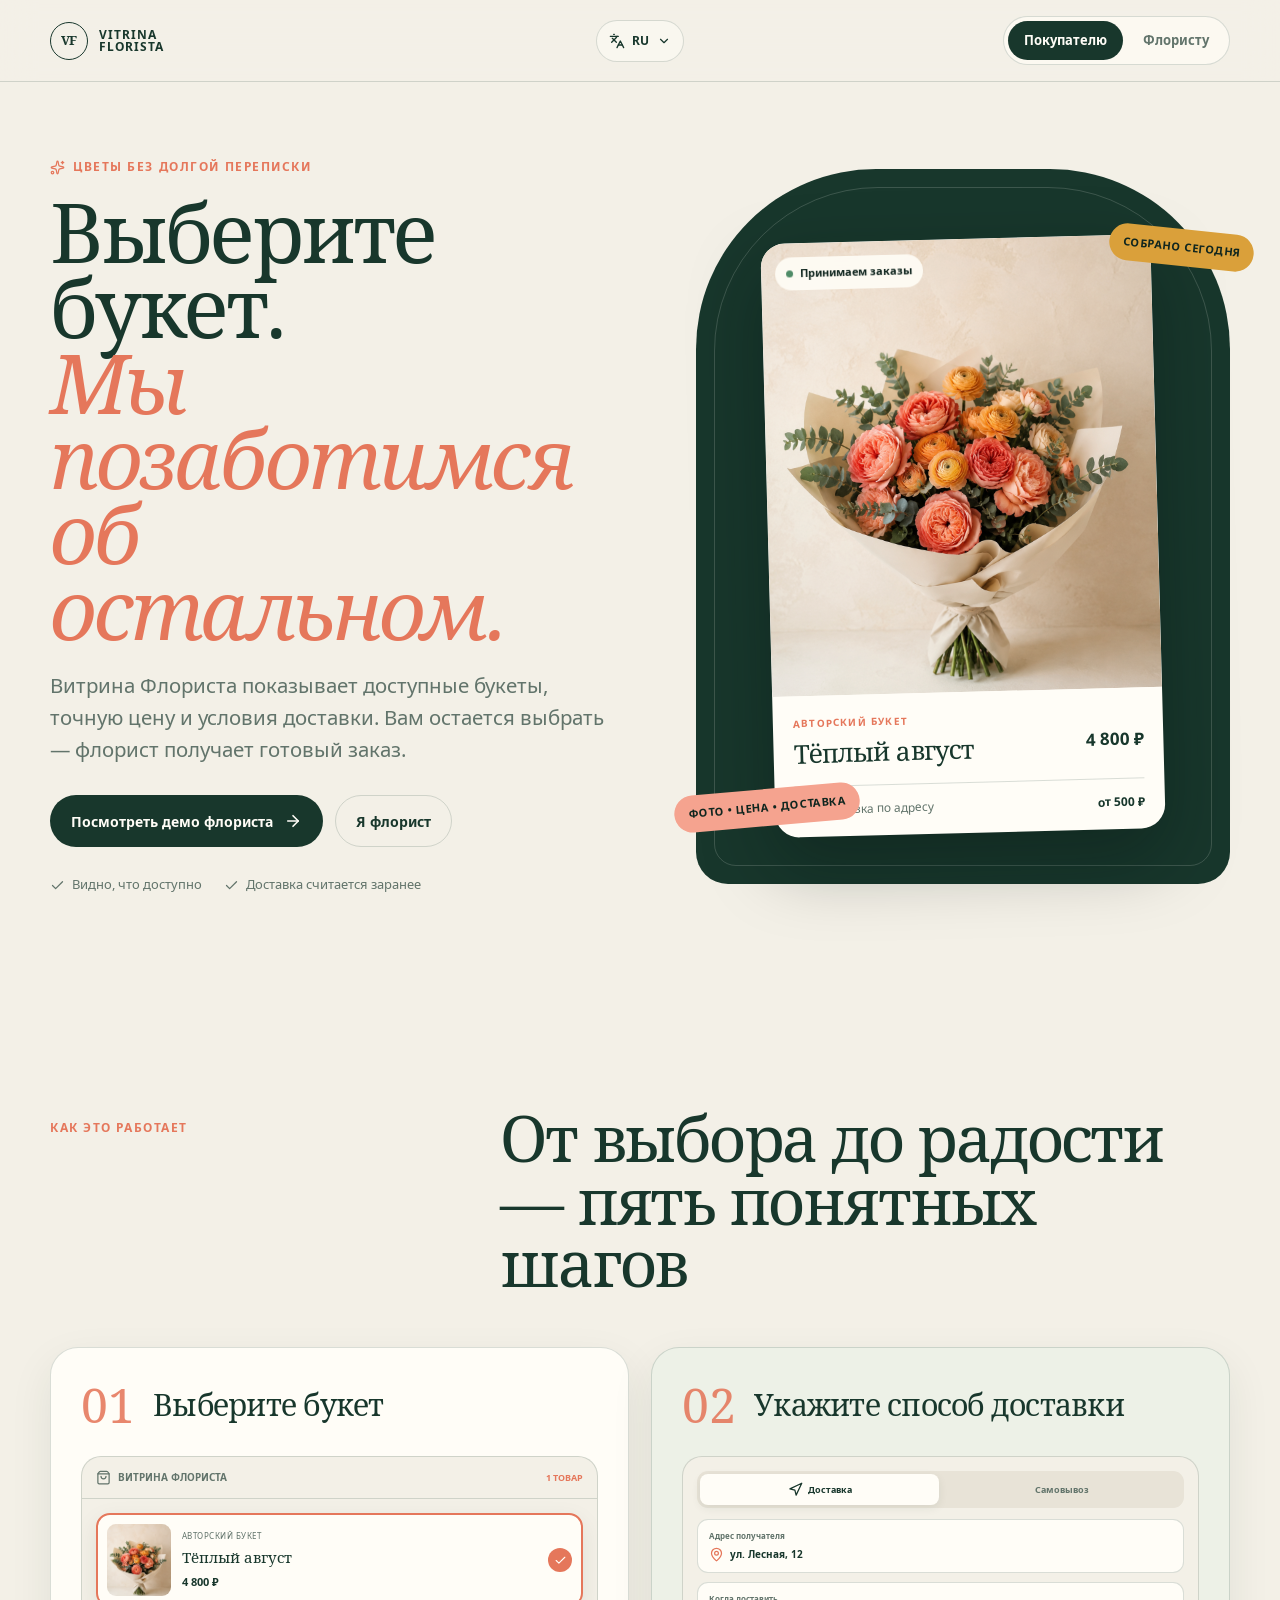
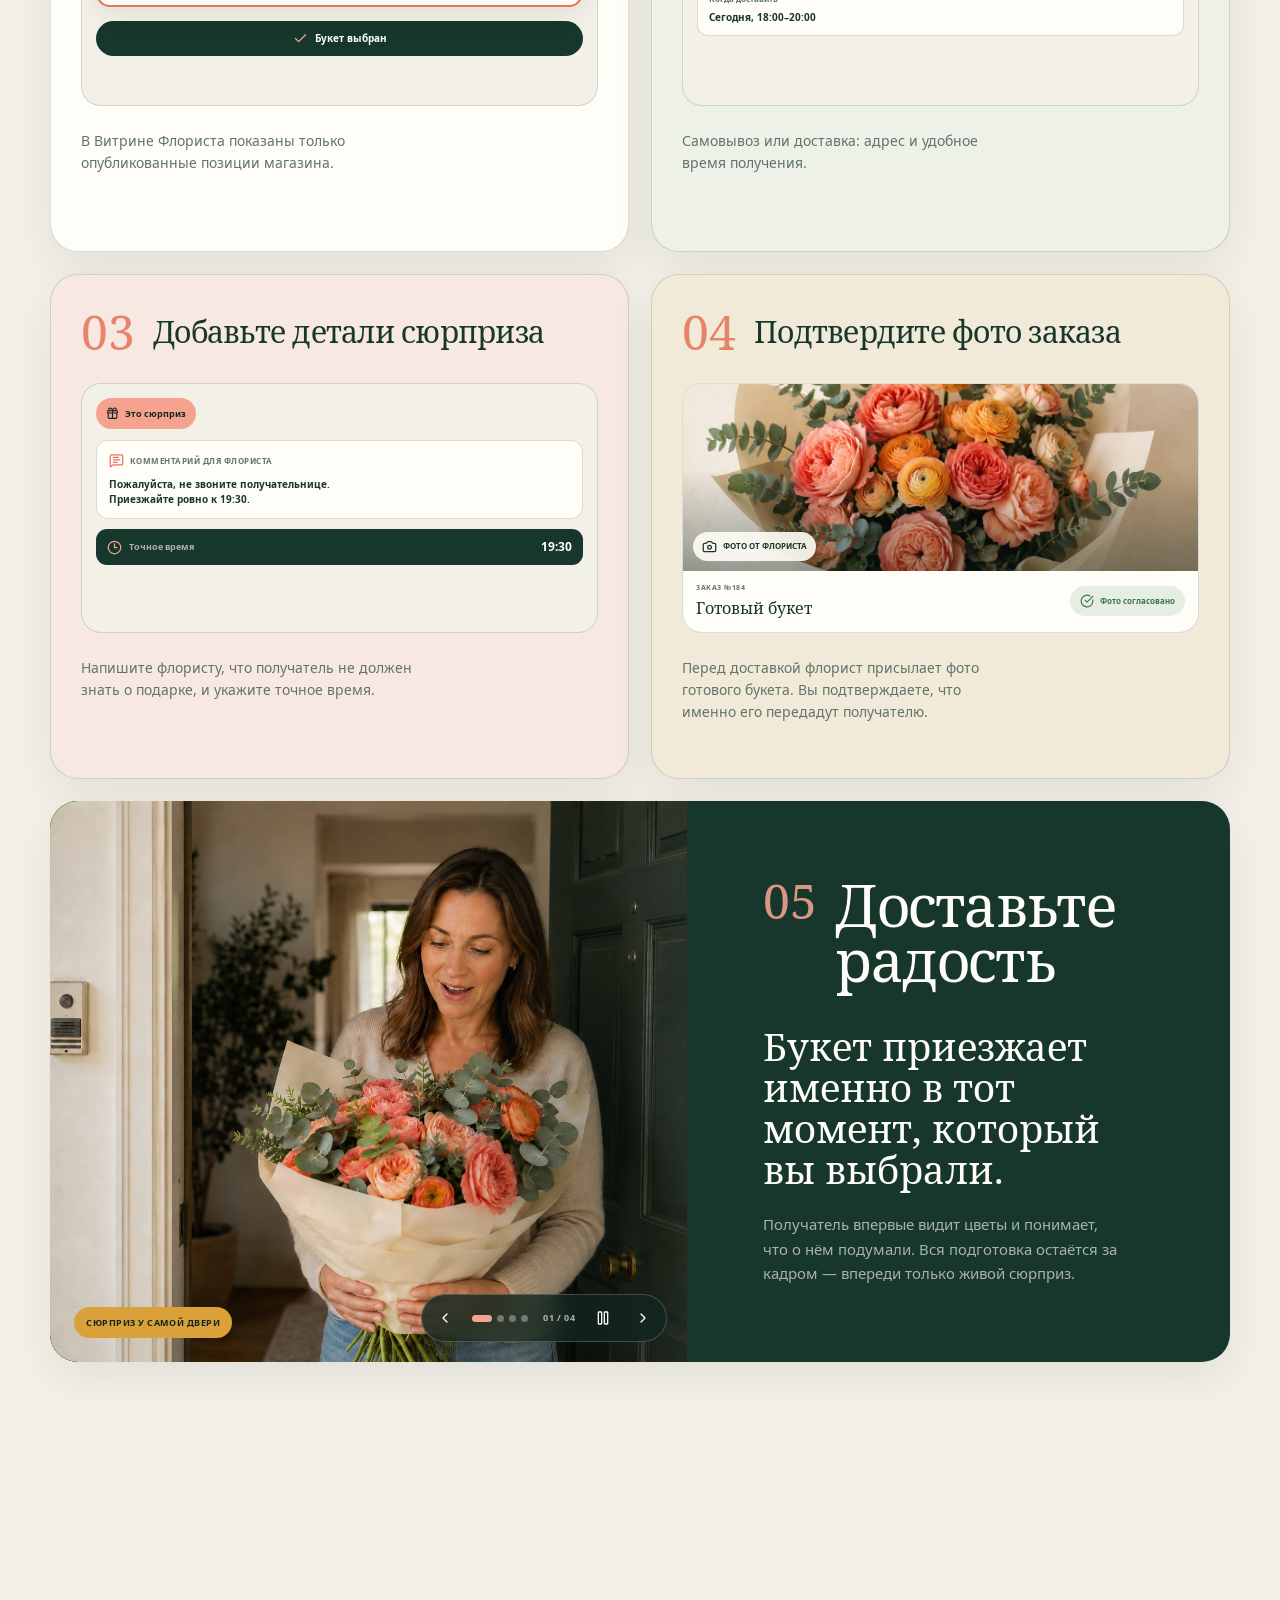
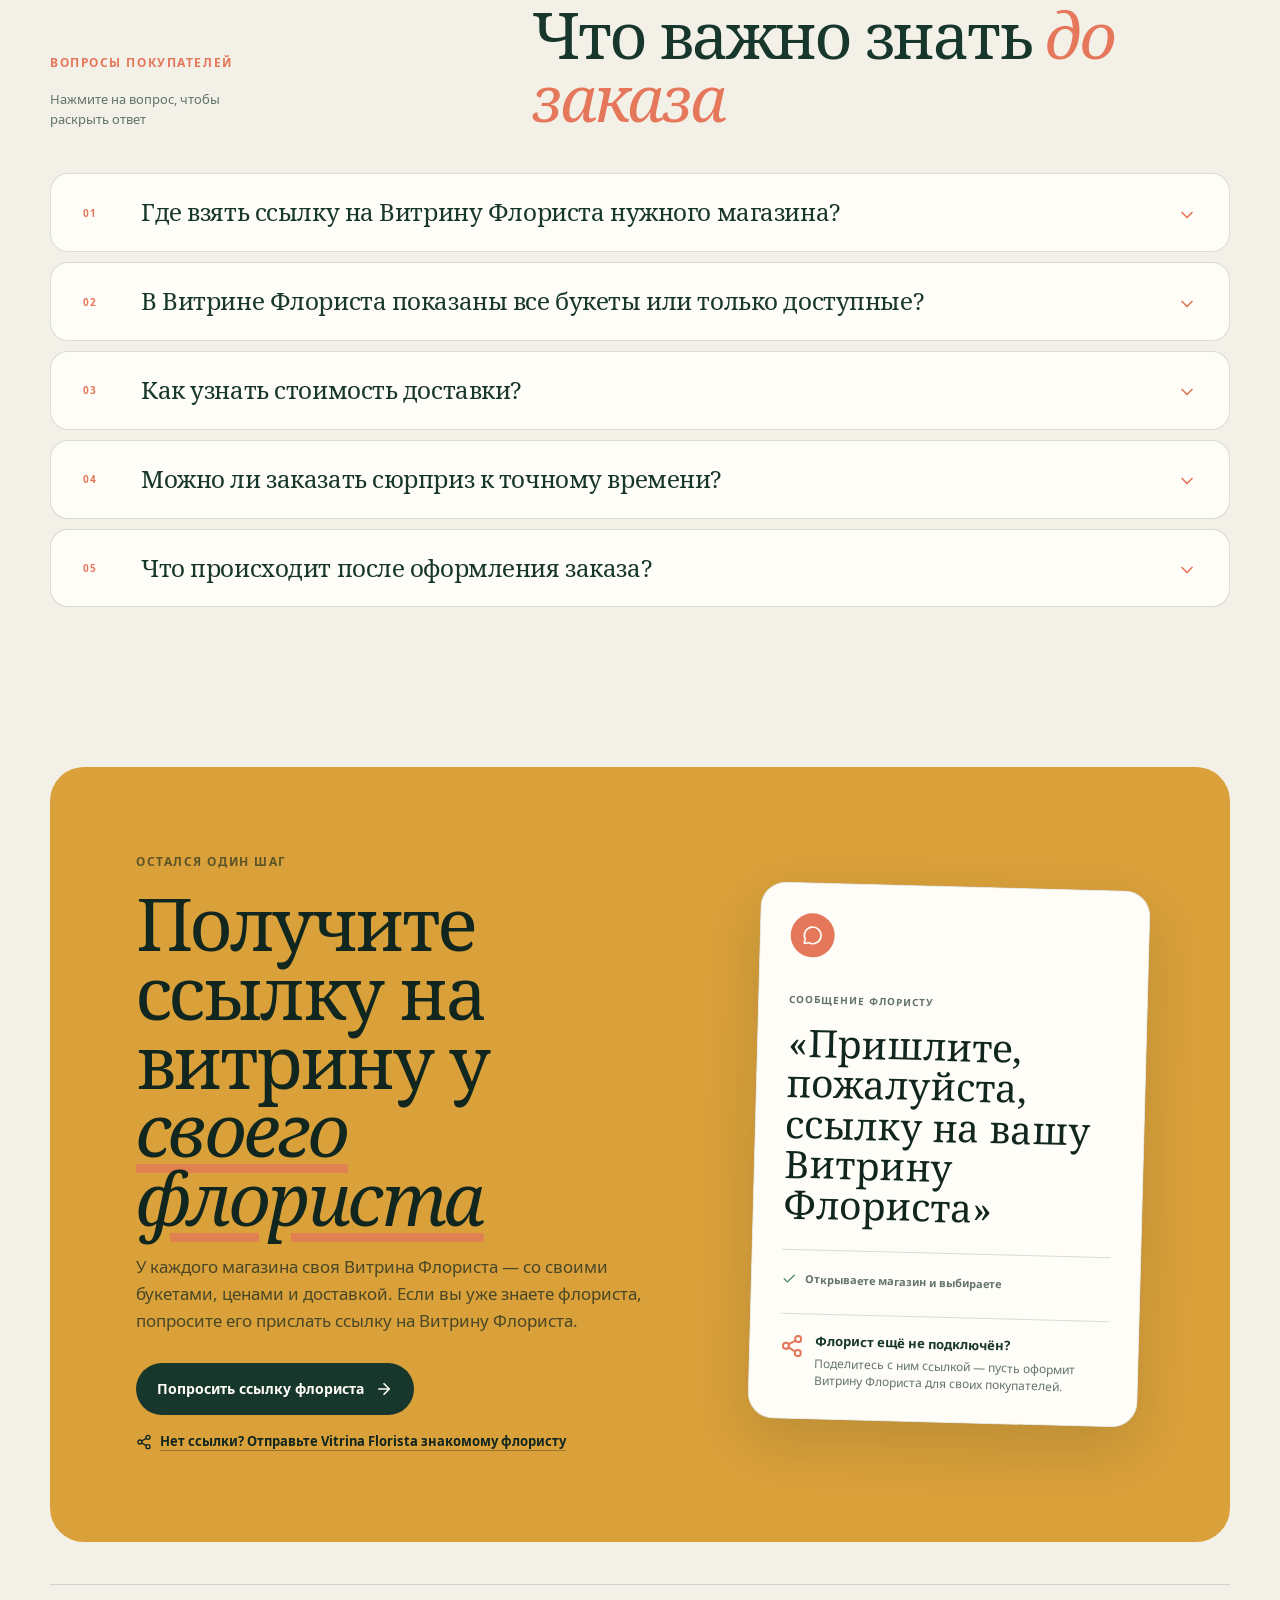
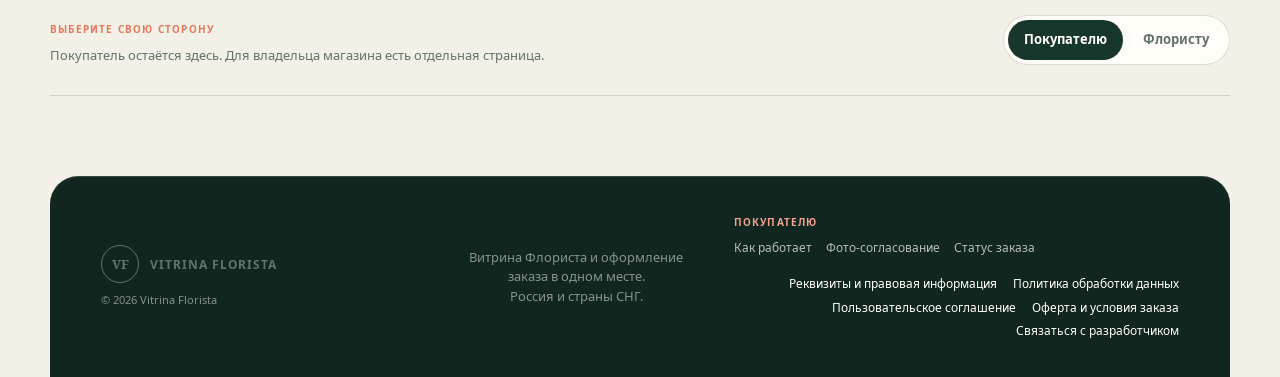
==== commit 5fbb866f: "Add files via upload" ====
--- a/index.html
+++ b/index.html
@@ -1,2 +1,2 @@
 <!DOCTYPE html><html lang="ru"><head><meta charSet="utf-8"/><meta name="viewport" content="width=device-width, initial-scale=1"/><link rel="preload" href="/bouquet-hero.png" as="image"/><link rel="preload" as="image" href="/surprise-recipient-v2.png"/><link rel="preload" as="image" href="/delivery-bride.webp"/><link rel="preload" as="image" href="/delivery-grandmother.webp"/><link rel="preload" as="image" href="/delivery-young-man.webp"/><link rel="stylesheet" href="/assets/index-COQQANpo.css" data-rsc-css-href="/assets/index-COQQANpo.css" data-precedence="vite-rsc/importer-resources"/><link rel="modulepreload" href="/assets/layout-segment-context-vBRsQdf0.js" crossorigin=""/><link rel="modulepreload" href="/assets/rolldown-runtime-S-ySWqyJ.js" crossorigin=""/><link rel="modulepreload" href="/assets/index-Dr3c4utp.js" crossorigin=""/><link rel="modulepreload" href="/assets/framework-DjPHiq1u.js" crossorigin=""/><link rel="modulepreload" href="/assets/language-provider-1LdUwexv.js" crossorigin=""/><link rel="modulepreload" href="/assets/link-LIz9JrQi.js" crossorigin=""/><link rel="modulepreload" href="/assets/language-switcher-BDviUJFS.js" crossorigin=""/><link rel="modulepreload" href="/assets/utils-CTsIiQsr.js" crossorigin=""/><link rel="modulepreload" href="/assets/createLucideIcon-BL5eFHfw.js" crossorigin=""/><link rel="modulepreload" href="/assets/Icon-BIno660b.js" crossorigin=""/><link rel="modulepreload" href="/assets/check-L1sPxkMi.js" crossorigin=""/><link rel="modulepreload" href="/assets/telegram-links-B3i35gnD.js" crossorigin=""/><link rel="modulepreload" href="/assets/faq-module-bBg2FKDL.js" crossorigin=""/><link rel="modulepreload" href="/assets/delivery-carousel-DsEtlJLp.js" crossorigin=""/><link rel="modulepreload" href="/assets/chevron-left-lac50NUT.js" crossorigin=""/><link rel="modulepreload" href="/assets/chevron-right-Dn-Cnl7l.js" crossorigin=""/><title>Vitrina Florista — заказы и работа флориста в одном процессе</title><meta name="description" content="Vitrina Florista помогает цветочным магазинам организовать заказ от онлайн-витрины и оплаты до сборки букета, фото-согласования и статуса для покупателя."/><meta property="og:title" content="Vitrina Florista — заказы и работа флориста в одном процессе"/><meta property="og:description" content="Vitrina Florista помогает цветочным магазинам организовать заказ от онлайн-витрины и оплаты до сборки букета, фото-согласования и статуса для покупателя."/><meta property="og:url" content="https://vitrinaflorista.com"/><meta property="og:site_name" content="Vitrina Florista"/><meta property="og:type" content="website"/><meta property="og:locale" content="ru_RU"/><meta property="og:image" content="https://vitrinaflorista.com/og-vitrina-florista.png"/><meta property="og:image:width" content="1734"/><meta property="og:image:height" content="907"/><meta property="og:image:alt" content="Vitrina Florista — заказ, оплата, сборка и фото-согласование"/><meta name="twitter:card" content="summary_large_image"/><meta name="twitter:title" content="Vitrina Florista — заказы и работа флориста в одном процессе"/><meta name="twitter:description" content="Vitrina Florista помогает цветочным магазинам организовать заказ от онлайн-витрины и оплаты до сборки букета, фото-согласования и статуса для покупателя."/><meta name="twitter:image" content="https://vitrinaflorista.com/og-vitrina-florista.png"/><link rel="shortcut icon" href="https://vitrinaflorista.com/vf-favicon.svg"/><link rel="icon" href="https://vitrinaflorista.com/vf-favicon.svg"/><link rel="canonical" href="https://vitrinaflorista.com"/><script>self.__VINEXT_RSC_PARAMS__={}</script><script>self.__VINEXT_RSC_NAV__={"pathname":"/","searchParams":[]}</script><link rel="modulepreload" href="/assets/index-Dr3c4utp.js" />
-</head><body><main><script type="application/ld+json">{"@context":"https://schema.org","@graph":[{"@type":"Organization","@id":"https://vitrinaflorista.com/#organization","name":"Vitrina Florista","url":"https://vitrinaflorista.com","logo":"https://vitrinaflorista.com/vf-favicon.svg"},{"@type":"WebSite","@id":"https://vitrinaflorista.com/#website","name":"Vitrina Florista","url":"https://vitrinaflorista.com","inLanguage":"ru-RU","publisher":{"@id":"https://vitrinaflorista.com/#organization"}},{"@type":"WebApplication","@id":"https://vitrinaflorista.com/#application","name":"Vitrina Florista","url":"https://vitrinaflorista.com","description":"Vitrina Florista — веб-сервис для цветочных магазинов и флористических студий, который объединяет онлайн-витрину, оформление и оплату заказа, рабочую очередь флориста, сборку, фото-согласование и статус заказа для покупателя.","applicationCategory":"BusinessApplication","inLanguage":"ru-RU","publisher":{"@id":"https://vitrinaflorista.com/#organization"},"audience":{"@type":"Audience","audienceType":"Цветочные магазины, флористические студии и небольшие команды флористов"},"featureList":["Онлайн-витрина цветочного магазина","Оформление заказа","Онлайн-оплата","Рабочая очередь флориста","Этапы исполнения заказа","Фото-согласование букета","Статус заказа для покупателя"]}]}</script><header class="site-header"><a href="/" class="brand" aria-label="Vitrina Florista — главная"><span class="brand-seal" aria-hidden="true">VF</span><span>vitrina<br/>florista</span></a><button class="language-trigger" type="button" data-no-translate="true" aria-label="Язык сайта: Русский" id="radix-_R_256_" aria-haspopup="menu" aria-expanded="false" data-state="closed" data-slot="dropdown-menu-trigger"><svg xmlns="http://www.w3.org/2000/svg" width="16" height="16" viewBox="0 0 24 24" fill="none" stroke="currentColor" stroke-width="2" stroke-linecap="round" stroke-linejoin="round" class="lucide lucide-languages" aria-hidden="true"><path d="m5 8 6 6"></path><path d="m4 14 6-6 2-3"></path><path d="M2 5h12"></path><path d="M7 2h1"></path><path d="m22 22-5-10-5 10"></path><path d="M14 18h6"></path></svg><span>RU</span><svg xmlns="http://www.w3.org/2000/svg" width="14" height="14" viewBox="0 0 24 24" fill="none" stroke="currentColor" stroke-width="2" stroke-linecap="round" stroke-linejoin="round" class="lucide lucide-chevron-down language-chevron" aria-hidden="true"><path d="m6 9 6 6 6-6"></path></svg></button><nav class="role-switch" aria-label="Выбор роли"><a class="role-link role-link--active" href="#showcase">Покупателю</a><a href="/florist" class="role-link">Флористу</a></nav></header><section class="customer-hero section-shell" id="showcase"><div class="hero-copy"><p class="eyebrow"><svg xmlns="http://www.w3.org/2000/svg" width="15" height="15" viewBox="0 0 24 24" fill="none" stroke="currentColor" stroke-width="2" stroke-linecap="round" stroke-linejoin="round" class="lucide lucide-sparkles" aria-hidden="true"><path d="M11.017 2.814a1 1 0 0 1 1.966 0l1.051 5.558a2 2 0 0 0 1.594 1.594l5.558 1.051a1 1 0 0 1 0 1.966l-5.558 1.051a2 2 0 0 0-1.594 1.594l-1.051 5.558a1 1 0 0 1-1.966 0l-1.051-5.558a2 2 0 0 0-1.594-1.594l-5.558-1.051a1 1 0 0 1 0-1.966l5.558-1.051a2 2 0 0 0 1.594-1.594z"></path><path d="M20 2v4"></path><path d="M22 4h-4"></path><circle cx="4" cy="20" r="2"></circle></svg> Цветы без долгой переписки</p><h1>Выберите букет.<br/><em>Мы позаботимся об остальном.</em></h1><p class="hero-lede">Витрина Флориста показывает доступные букеты, точную цену и условия доставки. Вам остается выбрать — флорист получает готовый заказ.</p><div class="hero-actions"><a class="button button--primary" href="https://t.me/vitrinafloristabot" target="_blank" rel="noreferrer">Посмотреть демо флориста <svg xmlns="http://www.w3.org/2000/svg" width="18" height="18" viewBox="0 0 24 24" fill="none" stroke="currentColor" stroke-width="2.2" stroke-linecap="round" stroke-linejoin="round" class="lucide lucide-arrow-right" aria-hidden="true"><path d="M5 12h14"></path><path d="m12 5 7 7-7 7"></path></svg></a><a href="/florist" class="button button--quiet">Я флорист</a></div><div class="trust-row" aria-label="Преимущества для покупателя"><span><svg xmlns="http://www.w3.org/2000/svg" width="15" height="15" viewBox="0 0 24 24" fill="none" stroke="currentColor" stroke-width="2" stroke-linecap="round" stroke-linejoin="round" class="lucide lucide-check" aria-hidden="true"><path d="M20 6 9 17l-5-5"></path></svg> Видно, что доступно</span><span><svg xmlns="http://www.w3.org/2000/svg" width="15" height="15" viewBox="0 0 24 24" fill="none" stroke="currentColor" stroke-width="2" stroke-linecap="round" stroke-linejoin="round" class="lucide lucide-check" aria-hidden="true"><path d="M20 6 9 17l-5-5"></path></svg> Доставка считается заранее</span></div></div><div class="bouquet-stage" id="catalog" aria-label="Пример карточки букета"><span class="stage-note stage-note--top">Собрано сегодня</span><article class="product-card"><div class="product-photo-wrap"><img class="product-photo" src="/bouquet-hero.png" alt="Букет из садовых роз, ранункулюсов и эвкалипта" width="1122" height="1402"/><span class="availability"><span></span> Принимаем заказы</span></div><div class="product-copy"><div><p class="product-kicker">Авторский букет</p><h2>Тёплый август</h2></div><strong>4 800 ₽</strong></div><div class="delivery-line"><svg xmlns="http://www.w3.org/2000/svg" width="16" height="16" viewBox="0 0 24 24" fill="none" stroke="currentColor" stroke-width="2" stroke-linecap="round" stroke-linejoin="round" class="lucide lucide-map-pin" aria-hidden="true"><path d="M20 10c0 4.993-5.539 10.193-7.399 11.799a1 1 0 0 1-1.202 0C9.539 20.193 4 14.993 4 10a8 8 0 0 1 16 0"></path><circle cx="12" cy="10" r="3"></circle></svg><span>Доставка по адресу</span><b>от 500 ₽</b></div></article><span class="stage-note stage-note--bottom">Фото • цена • доставка</span></div></section><section class="how-it-works section-shell" aria-labelledby="how-title"><div class="section-heading"><p class="eyebrow">Как это работает</p><h2 id="how-title">От выбора до радости — пять понятных шагов</h2></div><ol class="steps"><li><div class="step-heading"><span class="step-number">01</span><h3>Выберите букет</h3></div><div class="step-visual step-visual--product" aria-hidden="true"><div class="mini-topbar"><svg xmlns="http://www.w3.org/2000/svg" width="24" height="24" viewBox="0 0 24 24" fill="none" stroke="currentColor" stroke-width="2" stroke-linecap="round" stroke-linejoin="round" class="lucide lucide-shopping-bag" aria-hidden="true"><path d="M16 10a4 4 0 0 1-8 0"></path><path d="M3.103 6.034h17.794"></path><path d="M3.4 5.467a2 2 0 0 0-.4 1.2V20a2 2 0 0 0 2 2h14a2 2 0 0 0 2-2V6.667a2 2 0 0 0-.4-1.2l-2-2.667A2 2 0 0 0 17 2H7a2 2 0 0 0-1.6.8z"></path></svg><span>Витрина Флориста</span><b>1 товар</b></div><div class="mini-product"><img src="/bouquet-hero.png" alt="" width="1122" height="1402"/><div><small>Авторский букет</small><strong>Тёплый август</strong><span>4 800 ₽</span></div><i><svg xmlns="http://www.w3.org/2000/svg" width="24" height="24" viewBox="0 0 24 24" fill="none" stroke="currentColor" stroke-width="2" stroke-linecap="round" stroke-linejoin="round" class="lucide lucide-check" aria-hidden="true"><path d="M20 6 9 17l-5-5"></path></svg></i></div><div class="mini-selected"><svg xmlns="http://www.w3.org/2000/svg" width="24" height="24" viewBox="0 0 24 24" fill="none" stroke="currentColor" stroke-width="2" stroke-linecap="round" stroke-linejoin="round" class="lucide lucide-check" aria-hidden="true"><path d="M20 6 9 17l-5-5"></path></svg> Букет выбран</div></div><p>В Витрине Флориста показаны только опубликованные позиции магазина.</p></li><li><div class="step-heading"><span class="step-number">02</span><h3>Укажите способ доставки</h3></div><div class="step-visual step-visual--delivery" aria-hidden="true"><div class="mini-tabs"><span class="is-active"><svg xmlns="http://www.w3.org/2000/svg" width="24" height="24" viewBox="0 0 24 24" fill="none" stroke="currentColor" stroke-width="2" stroke-linecap="round" stroke-linejoin="round" class="lucide lucide-navigation" aria-hidden="true"><polygon points="3 11 22 2 13 21 11 13 3 11"></polygon></svg> Доставка</span><span>Самовывоз</span></div><label class="mini-field"><small>Адрес получателя</small><span><svg xmlns="http://www.w3.org/2000/svg" width="24" height="24" viewBox="0 0 24 24" fill="none" stroke="currentColor" stroke-width="2" stroke-linecap="round" stroke-linejoin="round" class="lucide lucide-map-pin" aria-hidden="true"><path d="M20 10c0 4.993-5.539 10.193-7.399 11.799a1 1 0 0 1-1.202 0C9.539 20.193 4 14.993 4 10a8 8 0 0 1 16 0"></path><circle cx="12" cy="10" r="3"></circle></svg> ул. Лесная, 12</span></label><label class="mini-field"><small>Когда доставить</small><span>Сегодня, 18:00–20:00</span></label></div><p>Самовывоз или доставка: адрес и удобное время получения.</p></li><li><div class="step-heading"><span class="step-number">03</span><h3>Добавьте детали сюрприза</h3></div><div class="step-visual step-visual--comment" aria-hidden="true"><div class="surprise-chip"><svg xmlns="http://www.w3.org/2000/svg" width="24" height="24" viewBox="0 0 24 24" fill="none" stroke="currentColor" stroke-width="2" stroke-linecap="round" stroke-linejoin="round" class="lucide lucide-gift" aria-hidden="true"><path d="M12 7v14"></path><path d="M20 11v8a2 2 0 0 1-2 2H6a2 2 0 0 1-2-2v-8"></path><path d="M7.5 7a1 1 0 0 1 0-5A4.8 8 0 0 1 12 7a4.8 8 0 0 1 4.5-5 1 1 0 0 1 0 5"></path><rect x="3" y="7" width="18" height="4" rx="1"></rect></svg> Это сюрприз</div><div class="mini-comment"><span><svg xmlns="http://www.w3.org/2000/svg" width="24" height="24" viewBox="0 0 24 24" fill="none" stroke="currentColor" stroke-width="2" stroke-linecap="round" stroke-linejoin="round" class="lucide lucide-message-square-text" aria-hidden="true"><path d="M22 17a2 2 0 0 1-2 2H6.828a2 2 0 0 0-1.414.586l-2.202 2.202A.71.71 0 0 1 2 21.286V5a2 2 0 0 1 2-2h16a2 2 0 0 1 2 2z"></path><path d="M7 11h10"></path><path d="M7 15h6"></path><path d="M7 7h8"></path></svg> Комментарий для флориста</span><p>Пожалуйста, не звоните получательнице. Приезжайте ровно к 19:30.</p></div><div class="exact-time"><svg xmlns="http://www.w3.org/2000/svg" width="24" height="24" viewBox="0 0 24 24" fill="none" stroke="currentColor" stroke-width="2" stroke-linecap="round" stroke-linejoin="round" class="lucide lucide-clock3 lucide-clock-3" aria-hidden="true"><circle cx="12" cy="12" r="10"></circle><path d="M12 6v6h4"></path></svg> <span>Точное время</span><b>19:30</b></div></div><p>Напишите флористу, что получатель не должен знать о подарке, и укажите точное время.</p></li><li><div class="step-heading"><span class="step-number">04</span><h3>Подтвердите фото заказа</h3></div><div class="step-visual step-visual--approval" aria-hidden="true"><div class="approval-photo"><img src="/bouquet-hero.png" alt="" width="1122" height="1402"/><span><svg xmlns="http://www.w3.org/2000/svg" width="24" height="24" viewBox="0 0 24 24" fill="none" stroke="currentColor" stroke-width="2" stroke-linecap="round" stroke-linejoin="round" class="lucide lucide-camera" aria-hidden="true"><path d="M13.997 4a2 2 0 0 1 1.76 1.05l.486.9A2 2 0 0 0 18.003 7H20a2 2 0 0 1 2 2v9a2 2 0 0 1-2 2H4a2 2 0 0 1-2-2V9a2 2 0 0 1 2-2h1.997a2 2 0 0 0 1.759-1.048l.489-.904A2 2 0 0 1 10.004 4z"></path><circle cx="12" cy="13" r="3"></circle></svg> Фото от флориста</span></div><div class="approval-copy"><div><small>Заказ №184</small><strong>Готовый букет</strong></div><span><svg xmlns="http://www.w3.org/2000/svg" width="24" height="24" viewBox="0 0 24 24" fill="none" stroke="currentColor" stroke-width="2" stroke-linecap="round" stroke-linejoin="round" class="lucide lucide-circle-check-big" aria-hidden="true"><path d="M21.801 10A10 10 0 1 1 17 3.335"></path><path d="m9 11 3 3L22 4"></path></svg> Фото согласовано</span></div></div><p>Перед доставкой флорист присылает фото готового букета. Вы подтверждаете, что именно его передадут получателю.</p></li><li class="step-final"><div class="delivery-carousel" role="region" aria-roledescription="карусель" aria-label="Моменты получения букета"><div class="carousel-frame" aria-live="polite"><figure class="carousel-slide is-active" aria-hidden="false"><img src="/surprise-recipient-v2.png" alt="Женщина с радостью получает букет у двери" width="1536" height="1024"/><figcaption>Сюрприз у самой двери</figcaption></figure><figure class="carousel-slide" aria-hidden="true"><img src="/delivery-bride.webp" alt="" width="1536" height="1024"/><figcaption>Букет в день свадьбы</figcaption></figure><figure class="carousel-slide" aria-hidden="true"><img src="/delivery-grandmother.webp" alt="" width="1536" height="1024"/><figcaption>Радость в любом возрасте</figcaption></figure><figure class="carousel-slide" aria-hidden="true"><img src="/delivery-young-man.webp" alt="" width="1536" height="1024"/><figcaption>Неожиданный подарок в обычный день</figcaption></figure></div><div class="carousel-controls"><button type="button" aria-label="Предыдущая фотография"><svg xmlns="http://www.w3.org/2000/svg" width="24" height="24" viewBox="0 0 24 24" fill="none" stroke="currentColor" stroke-width="2" stroke-linecap="round" stroke-linejoin="round" class="lucide lucide-chevron-left" aria-hidden="true"><path d="m15 18-6-6 6-6"></path></svg></button><div class="carousel-dots" aria-label="Выбор фотографии"><button type="button" class="is-active" aria-label="Показать фотографию 1" aria-current="true"></button><button type="button" class="" aria-label="Показать фотографию 2"></button><button type="button" class="" aria-label="Показать фотографию 3"></button><button type="button" class="" aria-label="Показать фотографию 4"></button></div><span class="carousel-count" aria-hidden="true">01<!-- --> / <!-- -->04</span><button type="button" aria-label="Остановить автоматическую смену"><svg xmlns="http://www.w3.org/2000/svg" width="24" height="24" viewBox="0 0 24 24" fill="none" stroke="currentColor" stroke-width="2" stroke-linecap="round" stroke-linejoin="round" class="lucide lucide-pause" aria-hidden="true"><rect x="14" y="3" width="5" height="18" rx="1"></rect><rect x="5" y="3" width="5" height="18" rx="1"></rect></svg></button><button type="button" aria-label="Следующая фотография"><svg xmlns="http://www.w3.org/2000/svg" width="24" height="24" viewBox="0 0 24 24" fill="none" stroke="currentColor" stroke-width="2" stroke-linecap="round" stroke-linejoin="round" class="lucide lucide-chevron-right" aria-hidden="true"><path d="m9 18 6-6-6-6"></path></svg></button></div></div><div class="outcome-copy"><div class="step-heading step-heading--light"><span class="step-number">05</span><h3>Доставьте радость</h3></div><p class="outcome-lede">Букет приезжает именно в тот момент, который вы выбрали.</p><p class="outcome-description">Получатель впервые видит цветы и понимает, что о нём подумали. Вся подготовка остаётся за кадром — впереди только живой сюрприз.</p></div></li></ol></section><section class="faq-section section-shell" aria-labelledby="customer-faq-title"><div class="faq-heading"><div><p class="eyebrow">Вопросы покупателей</p><span class="faq-note">Нажмите на вопрос, чтобы раскрыть ответ</span></div><h2 id="customer-faq-title">Что важно знать <em>до заказа</em></h2></div><div data-slot="accordion" class="faq-list faq-list--light" data-orientation="vertical"><div data-state="closed" data-orientation="vertical" data-slot="accordion-item" class="border-b last:border-b-0 faq-item"><h3 data-orientation="vertical" data-state="closed" class="flex"><button type="button" aria-expanded="false" data-state="closed" data-orientation="vertical" id="radix-_R_6b6_" data-slot="accordion-trigger" class="flex flex-1 items-start justify-between gap-4 rounded-md py-4 text-left text-sm font-medium transition-all outline-none hover:underline focus-visible:border-ring focus-visible:ring-[3px] focus-visible:ring-ring/50 disabled:pointer-events-none disabled:opacity-50 [&amp;[data-state=open]&gt;svg]:rotate-180 faq-trigger" data-radix-collection-item=""><span class="faq-index">01</span><span>Где взять ссылку на Витрину Флориста нужного магазина?</span><svg xmlns="http://www.w3.org/2000/svg" width="24" height="24" viewBox="0 0 24 24" fill="none" stroke="currentColor" stroke-width="2" stroke-linecap="round" stroke-linejoin="round" class="lucide lucide-chevron-down pointer-events-none size-4 shrink-0 translate-y-0.5 text-muted-foreground transition-transform duration-200" aria-hidden="true"><path d="m6 9 6 6 6-6"></path></svg></button></h3><div data-state="closed" id="radix-_R_16b6_" hidden="" role="region" aria-labelledby="radix-_R_6b6_" data-orientation="vertical" data-slot="accordion-content" class="overflow-hidden text-sm data-[state=closed]:animate-accordion-up data-[state=open]:animate-accordion-down" style="--radix-accordion-content-height:var(--radix-collapsible-content-height);--radix-accordion-content-width:var(--radix-collapsible-content-width)"></div></div><div data-state="closed" data-orientation="vertical" data-slot="accordion-item" class="border-b last:border-b-0 faq-item"><h3 data-orientation="vertical" data-state="closed" class="flex"><button type="button" aria-expanded="false" data-state="closed" data-orientation="vertical" id="radix-_R_ab6_" data-slot="accordion-trigger" class="flex flex-1 items-start justify-between gap-4 rounded-md py-4 text-left text-sm font-medium transition-all outline-none hover:underline focus-visible:border-ring focus-visible:ring-[3px] focus-visible:ring-ring/50 disabled:pointer-events-none disabled:opacity-50 [&amp;[data-state=open]&gt;svg]:rotate-180 faq-trigger" data-radix-collection-item=""><span class="faq-index">02</span><span>В Витрине Флориста показаны все букеты или только доступные?</span><svg xmlns="http://www.w3.org/2000/svg" width="24" height="24" viewBox="0 0 24 24" fill="none" stroke="currentColor" stroke-width="2" stroke-linecap="round" stroke-linejoin="round" class="lucide lucide-chevron-down pointer-events-none size-4 shrink-0 translate-y-0.5 text-muted-foreground transition-transform duration-200" aria-hidden="true"><path d="m6 9 6 6 6-6"></path></svg></button></h3><div data-state="closed" id="radix-_R_1ab6_" hidden="" role="region" aria-labelledby="radix-_R_ab6_" data-orientation="vertical" data-slot="accordion-content" class="overflow-hidden text-sm data-[state=closed]:animate-accordion-up data-[state=open]:animate-accordion-down" style="--radix-accordion-content-height:var(--radix-collapsible-content-height);--radix-accordion-content-width:var(--radix-collapsible-content-width)"></div></div><div data-state="closed" data-orientation="vertical" data-slot="accordion-item" class="border-b last:border-b-0 faq-item"><h3 data-orientation="vertical" data-state="closed" class="flex"><button type="button" aria-expanded="false" data-state="closed" data-orientation="vertical" id="radix-_R_eb6_" data-slot="accordion-trigger" class="flex flex-1 items-start justify-between gap-4 rounded-md py-4 text-left text-sm font-medium transition-all outline-none hover:underline focus-visible:border-ring focus-visible:ring-[3px] focus-visible:ring-ring/50 disabled:pointer-events-none disabled:opacity-50 [&amp;[data-state=open]&gt;svg]:rotate-180 faq-trigger" data-radix-collection-item=""><span class="faq-index">03</span><span>Как узнать стоимость доставки?</span><svg xmlns="http://www.w3.org/2000/svg" width="24" height="24" viewBox="0 0 24 24" fill="none" stroke="currentColor" stroke-width="2" stroke-linecap="round" stroke-linejoin="round" class="lucide lucide-chevron-down pointer-events-none size-4 shrink-0 translate-y-0.5 text-muted-foreground transition-transform duration-200" aria-hidden="true"><path d="m6 9 6 6 6-6"></path></svg></button></h3><div data-state="closed" id="radix-_R_1eb6_" hidden="" role="region" aria-labelledby="radix-_R_eb6_" data-orientation="vertical" data-slot="accordion-content" class="overflow-hidden text-sm data-[state=closed]:animate-accordion-up data-[state=open]:animate-accordion-down" style="--radix-accordion-content-height:var(--radix-collapsible-content-height);--radix-accordion-content-width:var(--radix-collapsible-content-width)"></div></div><div data-state="closed" data-orientation="vertical" data-slot="accordion-item" class="border-b last:border-b-0 faq-item"><h3 data-orientation="vertical" data-state="closed" class="flex"><button type="button" aria-expanded="false" data-state="closed" data-orientation="vertical" id="radix-_R_ib6_" data-slot="accordion-trigger" class="flex flex-1 items-start justify-between gap-4 rounded-md py-4 text-left text-sm font-medium transition-all outline-none hover:underline focus-visible:border-ring focus-visible:ring-[3px] focus-visible:ring-ring/50 disabled:pointer-events-none disabled:opacity-50 [&amp;[data-state=open]&gt;svg]:rotate-180 faq-trigger" data-radix-collection-item=""><span class="faq-index">04</span><span>Можно ли заказать сюрприз к точному времени?</span><svg xmlns="http://www.w3.org/2000/svg" width="24" height="24" viewBox="0 0 24 24" fill="none" stroke="currentColor" stroke-width="2" stroke-linecap="round" stroke-linejoin="round" class="lucide lucide-chevron-down pointer-events-none size-4 shrink-0 translate-y-0.5 text-muted-foreground transition-transform duration-200" aria-hidden="true"><path d="m6 9 6 6 6-6"></path></svg></button></h3><div data-state="closed" id="radix-_R_1ib6_" hidden="" role="region" aria-labelledby="radix-_R_ib6_" data-orientation="vertical" data-slot="accordion-content" class="overflow-hidden text-sm data-[state=closed]:animate-accordion-up data-[state=open]:animate-accordion-down" style="--radix-accordion-content-height:var(--radix-collapsible-content-height);--radix-accordion-content-width:var(--radix-collapsible-content-width)"></div></div><div data-state="closed" data-orientation="vertical" data-slot="accordion-item" class="border-b last:border-b-0 faq-item"><h3 data-orientation="vertical" data-state="closed" class="flex"><button type="button" aria-expanded="false" data-state="closed" data-orientation="vertical" id="radix-_R_mb6_" data-slot="accordion-trigger" class="flex flex-1 items-start justify-between gap-4 rounded-md py-4 text-left text-sm font-medium transition-all outline-none hover:underline focus-visible:border-ring focus-visible:ring-[3px] focus-visible:ring-ring/50 disabled:pointer-events-none disabled:opacity-50 [&amp;[data-state=open]&gt;svg]:rotate-180 faq-trigger" data-radix-collection-item=""><span class="faq-index">05</span><span>Что происходит после оформления заказа?</span><svg xmlns="http://www.w3.org/2000/svg" width="24" height="24" viewBox="0 0 24 24" fill="none" stroke="currentColor" stroke-width="2" stroke-linecap="round" stroke-linejoin="round" class="lucide lucide-chevron-down pointer-events-none size-4 shrink-0 translate-y-0.5 text-muted-foreground transition-transform duration-200" aria-hidden="true"><path d="m6 9 6 6 6-6"></path></svg></button></h3><div data-state="closed" id="radix-_R_1mb6_" hidden="" role="region" aria-labelledby="radix-_R_mb6_" data-orientation="vertical" data-slot="accordion-content" class="overflow-hidden text-sm data-[state=closed]:animate-accordion-up data-[state=open]:animate-accordion-down" style="--radix-accordion-content-height:var(--radix-collapsible-content-height);--radix-accordion-content-width:var(--radix-collapsible-content-width)"></div></div></div></section><section class="customer-cta section-shell" aria-labelledby="customer-cta-title"><div class="customer-cta-copy"><p class="eyebrow">Остался один шаг</p><h2 id="customer-cta-title">Получите ссылку на витрину у <em>своего флориста</em></h2><p>У каждого магазина своя Витрина Флориста — со своими букетами, ценами и доставкой. Если вы уже знаете флориста, попросите его прислать ссылку на Витрину Флориста.</p><a class="button button--primary" href="https://t.me/share/url?url=https%3A%2F%2Ft.me%2Fvitrinafloristabot&amp;text=%D0%97%D0%B4%D1%80%D0%B0%D0%B2%D1%81%D1%82%D0%B2%D1%83%D0%B9%D1%82%D0%B5!%20%D0%9F%D1%80%D0%B8%D1%88%D0%BB%D0%B8%D1%82%D0%B5%2C%20%D0%BF%D0%BE%D0%B6%D0%B0%D0%BB%D1%83%D0%B9%D1%81%D1%82%D0%B0%2C%20%D1%81%D1%81%D1%8B%D0%BB%D0%BA%D1%83%20%D0%BD%D0%B0%20%D0%B2%D0%B0%D1%88%D1%83%20%D0%92%D0%B8%D1%82%D1%80%D0%B8%D0%BD%D1%83%20%D0%A4%D0%BB%D0%BE%D1%80%D0%B8%D1%81%D1%82%D0%B0.%20%D0%AF%20%D1%85%D0%BE%D1%87%D1%83%20%D0%BA%D1%83%D0%BF%D0%B8%D1%82%D1%8C%20%D1%83%20%D0%B2%D0%B0%D1%81%20%D1%86%D0%B2%D0%B5%D1%82%D1%8B.%20%D0%A7%D0%B5%D1%80%D0%B5%D0%B7%20%D0%B2%D0%B8%D1%82%D1%80%D0%B8%D0%BD%D1%83%20%D1%8D%D1%82%D0%BE%20%D0%BE%D1%87%D0%B5%D0%BD%D1%8C%20%D1%83%D0%B4%D0%BE%D0%B1%D0%BD%D0%BE." target="_blank" rel="noreferrer">Попросить ссылку флориста <svg xmlns="http://www.w3.org/2000/svg" width="18" height="18" viewBox="0 0 24 24" fill="none" stroke="currentColor" stroke-width="2.2" stroke-linecap="round" stroke-linejoin="round" class="lucide lucide-arrow-right" aria-hidden="true"><path d="M5 12h14"></path><path d="m12 5 7 7-7 7"></path></svg></a><a class="invite-florist-link" href="https://t.me/share/url?url=https%3A%2F%2Fvitrinaflorista.com%2Fflorist%3Flang%3Dru&amp;text=%D0%97%D0%B4%D1%80%D0%B0%D0%B2%D1%81%D1%82%D0%B2%D1%83%D0%B9%D1%82%D0%B5!%20%D0%9F%D0%BE%D1%81%D0%BC%D0%BE%D1%82%D1%80%D0%B8%D1%82%D0%B5%20Vitrina%20Florista%20%E2%80%94%20%D1%87%D0%B5%D1%80%D0%B5%D0%B7%20%D0%BD%D0%B5%D1%91%20%D1%83%D0%B4%D0%BE%D0%B1%D0%BD%D0%BE%20%D0%BF%D0%BE%D0%BA%D0%B0%D0%B7%D1%8B%D0%B2%D0%B0%D1%82%D1%8C%20%D0%B1%D1%83%D0%BA%D0%B5%D1%82%D1%8B%20%D0%B8%20%D0%BF%D1%80%D0%B8%D0%BD%D0%B8%D0%BC%D0%B0%D1%82%D1%8C%20%D0%B3%D0%BE%D1%82%D0%BE%D0%B2%D1%8B%D0%B5%20%D0%B7%D0%B0%D0%BA%D0%B0%D0%B7%D1%8B." target="_blank" rel="noreferrer"><svg xmlns="http://www.w3.org/2000/svg" width="16" height="16" viewBox="0 0 24 24" fill="none" stroke="currentColor" stroke-width="2" stroke-linecap="round" stroke-linejoin="round" class="lucide lucide-share2 lucide-share-2" aria-hidden="true"><circle cx="18" cy="5" r="3"></circle><circle cx="6" cy="12" r="3"></circle><circle cx="18" cy="19" r="3"></circle><line x1="8.59" x2="15.42" y1="13.51" y2="17.49"></line><line x1="15.41" x2="8.59" y1="6.51" y2="10.49"></line></svg>Нет ссылки? Отправьте Vitrina Florista знакомому флористу</a></div><div class="request-link-card" aria-label="Два способа найти Витрину Флориста"><div class="request-avatar"><svg xmlns="http://www.w3.org/2000/svg" width="24" height="24" viewBox="0 0 24 24" fill="none" stroke="currentColor" stroke-width="2" stroke-linecap="round" stroke-linejoin="round" class="lucide lucide-message-circle" aria-hidden="true"><path d="M2.992 16.342a2 2 0 0 1 .094 1.167l-1.065 3.29a1 1 0 0 0 1.236 1.168l3.413-.998a2 2 0 0 1 1.099.092 10 10 0 1 0-4.777-4.719"></path></svg></div><span>Сообщение флористу</span><blockquote>«Пришлите, пожалуйста, ссылку на вашу Витрину Флориста»</blockquote><div class="request-result"><svg xmlns="http://www.w3.org/2000/svg" width="24" height="24" viewBox="0 0 24 24" fill="none" stroke="currentColor" stroke-width="2" stroke-linecap="round" stroke-linejoin="round" class="lucide lucide-check" aria-hidden="true"><path d="M20 6 9 17l-5-5"></path></svg> Открываете магазин и выбираете</div><div class="request-invite"><svg xmlns="http://www.w3.org/2000/svg" width="24" height="24" viewBox="0 0 24 24" fill="none" stroke="currentColor" stroke-width="2" stroke-linecap="round" stroke-linejoin="round" class="lucide lucide-share2 lucide-share-2" aria-hidden="true"><circle cx="18" cy="5" r="3"></circle><circle cx="6" cy="12" r="3"></circle><circle cx="18" cy="19" r="3"></circle><line x1="8.59" x2="15.42" y1="13.51" y2="17.49"></line><line x1="15.41" x2="8.59" y1="6.51" y2="10.49"></line></svg><div><strong>Флорист ещё не подключён?</strong><p>Поделитесь с ним ссылкой — пусть оформит Витрину Флориста для своих покупателей.</p></div></div></div></section><section class="role-tail section-shell" aria-label="Выбор стороны платформы"><div><span class="role-tail-label">Выберите свою сторону</span><p>Покупатель остаётся здесь. Для владельца магазина есть отдельная страница.</p></div><nav class="role-switch role-switch--bottom" aria-label="Выбор роли внизу страницы"><a class="role-link role-link--active" href="#showcase">Покупателю</a><a href="/florist" class="role-link">Флористу</a></nav></section><footer class="site-footer site-footer--dark site-footer--buyer section-shell"><div class="footer-brand-block"><a href="/" class="brand brand--footer brand--dark"><span class="brand-seal" aria-hidden="true">VF</span><span>vitrina florista</span></a><small>© <!-- -->2026<!-- --> Vitrina Florista</small></div><p>Витрина Флориста и оформление заказа в одном месте.<br/>Россия и страны СНГ.</p><div class="footer-navigation"><nav class="discovery-links discovery-links--dark" aria-label="О Vitrina Florista"><strong>Покупателю</strong><div><a href="/kak-rabotaet">Как работает</a><a href="/foto-soglasovanie-buketa">Фото-согласование</a><a href="/status-zakaza">Статус заказа</a></div></nav><div class="footer-links" aria-label="Правовая информация"><a href="/legal">Реквизиты и правовая информация</a><a href="/privacy">Политика обработки данных</a><a href="/terms">Пользовательское соглашение</a><a href="/terms#order">Оферта и условия заказа</a><a href="https://t.me/vitrinaflorista_help" target="_blank" rel="noreferrer">Связаться с разработчиком</a></div></div></footer></main><script id="_R_">import("/assets/index-Dr3c4utp.js")</script></body></html><script>self.__VINEXT_RSC_CHUNKS__=self.__VINEXT_RSC_CHUNKS__||[];self.__VINEXT_RSC_CHUNKS__.push("2:I[\"7ca12442b686\",[],\"LanguageProvider\",1]\n3:I[\"8c0f216c4604\",[],\"Children\",1]\n4:I[\"15c18cfaeeff\",[],\"LayoutSegmentProvider\",1]\n5:I[\"8c0f216c4604\",[],\"Slot\",1]\n6:I[\"593f344dc510\",[],\"NotFoundBoundary\",1]\n7:I[\"c2747888630f\",[],\"default\",1]\n8:I[\"593f344dc510\",[],\"RedirectBoundary\",1]\n:HL[\"/assets/index-COQQANpo.css\",\"style\"]\n")</script><script>self.__VINEXT_RSC_CHUNKS__=self.__VINEXT_RSC_CHUNKS__||[];self.__VINEXT_RSC_CHUNKS__.push("0:{\"__route\":\"route:/\",\"__interceptionContext\":null,\"__layoutIds\":[\"layout:/\"],\"__rootLayout\":\"/\",\"page:/\":\"$L1\",\"layout:/\":[[[[\"$\",\"link\",\"css:/assets/index-COQQANpo.css\",{\"rel\":\"stylesheet\",\"precedence\":\"vite-rsc/importer-resources\",\"href\":\"/assets/index-COQQANpo.css\",\"data-rsc-css-href\":\"/assets/index-COQQANpo.css\"}],\"$undefined\"],[\"$\",\"html\",null,{\"lang\":\"ru\",\"children\":[\"$\",\"body\",null,{\"children\":[\"$\",\"$L2\",null,{\"children\":[\"$\",\"$L3\",null,{}]}]}]}]],null],\"route:/\":[[[\"$\",\"meta\",null,{\"charSet\":\"utf-8\"}],[[\"$\",\"title\",\"0\",{\"children\":\"Vitrina Florista — заказы и работа флориста в одном процессе\"}],[\"$\",\"meta\",\"1\",{\"name\":\"description\",\"content\":\"Vitrina Florista помогает цветочным магазинам организовать заказ от онлайн-витрины и оплаты до сборки букета, фото-согласования и статуса для покупателя.\"}],[\"$\",\"meta\",\"2\",{\"property\":\"og:title\",\"content\":\"Vitrina Florista — заказы и работа флориста в одном процессе\"}],[\"$\",\"meta\",\"3\",{\"property\":\"og:description\",\"content\":\"Vitrina Florista помогает цветочным магазинам организовать заказ от онлайн-витрины и оплаты до сборки букета, фото-согласования и статуса для покупателя.\"}],[\"$\",\"meta\",\"4\",{\"property\":\"og:url\",\"content\":\"https://vitrinaflorista.com\"}],[\"$\",\"meta\",\"5\",{\"property\":\"og:site_name\",\"content\":\"Vitrina Florista\"}],[\"$\",\"meta\",\"6\",{\"property\":\"og:type\",\"content\":\"website\"}],[\"$\",\"meta\",\"7\",{\"property\":\"og:locale\",\"content\":\"ru_RU\"}],[\"$\",\"meta\",\"8\",{\"property\":\"og:image\",\"content\":\"https://vitrinaflorista.com/og-vitrina-florista.png\"}],[\"$\",\"meta\",\"9\",{\"property\":\"og:image:width\",\"content\":\"1734\"}],[\"$\",\"meta\",\"10\",{\"property\":\"og:image:height\",\"content\":\"907\"}],[\"$\",\"meta\",\"11\",{\"property\":\"og:image:alt\",\"content\":\"Vitrina Florista — заказ, оплата, сборка и фото-согласование\"}],[\"$\",\"meta\",\"12\",{\"name\":\"twitter:card\",\"content\":\"summary_large_image\"}],[\"$\",\"meta\",\"13\",{\"name\":\"twitter:title\",\"content\":\"Vitrina Florista — заказы и работа флориста в одном процессе\"}],[\"$\",\"meta\",\"14\",{\"name\":\"twitter:description\",\"content\":\"Vitrina Florista помогает цветочным магазинам организовать заказ от онлайн-витрины и оплаты до сборки букета, фото-согласования и статуса для покупателя.\"}],[\"$\",\"meta\",\"15\",{\"name\":\"twitter:image\",\"content\":\"https://vitrinaflorista.com/og-vitrina-florista.png\"}],[\"$\",\"link\",\"16\",{\"rel\":\"shortcut icon\",\"href\":\"https://vitrinaflorista.com/vf-favicon.svg\"}],[\"$\",\"link\",\"17\",{\"rel\":\"icon\",\"href\":\"https://vitrinaflorista.com/vf-favicon.svg\"}],[\"$\",\"link\",\"18\",{\"rel\":\"canonical\",\"href\":\"https://vitrinaflorista.com\"}]],[[\"$\",\"meta\",\"0\",{\"name\":\"viewport\",\"content\":\"width=device-width, initial-scale=1\"}]]],[\"$\",\"$L4\",null,{\"segmentMap\":{\"children\":[]},\"children\":[\"$\",\"$L5\",null,{\"id\":\"layout:/\",\"parallelSlots\":\"$undefined\",\"children\":[\"$\",\"$L6\",null,{\"resetKey\":\"\",\"fallback\":[\"$\",\"main\",null,{\"className\":\"not-found section-shell\",\"children\":[[\"$\",\"span\",null,{\"children\":\"404\"}],[\"$\",\"h1\",null,{\"children\":\"Такой страницы нет\"}],[\"$\",\"p\",null,{\"children\":\"Возможно, адрес изменился или ссылка набрана с ошибкой.\"}],[\"$\",\"$L7\",null,{\"className\":\"button button--primary\",\"href\":\"/\",\"children\":\"Вернуться на главную\"}]]}],\"children\":[\"$\",\"$L6\",null,{\"resetKey\":\"\",\"fallback\":[\"$\",\"main\",null,{\"className\":\"not-found section-shell\",\"children\":[[\"$\",\"span\",null,{\"children\":\"404\"}],[\"$\",\"h1\",null,{\"children\":\"Такой страницы нет\"}],[\"$\",\"p\",null,{\"children\":\"Возможно, адрес изменился или ссылка набрана с ошибкой.\"}],[\"$\",\"$L7\",null,{\"className\":\"button button--primary\",\"href\":\"/\",\"children\":\"Вернуться на главную\"}]]}],\"children\":[\"$\",\"$L8\",null,{\"children\":[\"$\",\"$L4\",null,{\"segmentMap\":{\"children\":[]},\"children\":[\"$\",\"$L5\",null,{\"id\":\"page:/\"}]}]}]}]}]}]}]],\"__layoutFlags\":{\"layout:/\":\"s\"},\"__artifactCompatibility\":{\"schemaVersion\":1,\"graphVersion\":\"app-route-graph:4uhn5s1wvoptc\",\"deploymentVersion\":\"b94d8ec6-dde8-4ddf-9cc4-4a7cd5612e03\",\"appElementsSchemaVersion\":1,\"rscPayloadSchemaVersion\":1,\"rootBoundaryId\":\"/\",\"renderEpoch\":null}}\na:I[\"c2c8442308b1\",[],\"LanguageSwitcher\",1]\nb:I[\"339f946bc456\",[],\"default\",1]\nc:I[\"ec0d8be46f7e\",[],\"TelegramLink\",1]\n")</script><script>self.__VINEXT_RSC_CHUNKS__=self.__VINEXT_RSC_CHUNKS__||[];self.__VINEXT_RSC_CHUNKS__.push("9:T676,{\"@context\":\"https://schema.org\",\"@graph\":[{\"@type\":\"Organization\",\"@id\":\"https://vitrinaflorista.com/#organization\",\"name\":\"Vitrina Florista\",\"url\":\"https://vitrinaflorista.com\",\"logo\":\"https://vitrinaflorista.com/vf-favicon.svg\"},{\"@type\":\"WebSite\",\"@id\":\"https://vitrinaflorista.com/#website\",\"name\":\"Vitrina Florista\",\"url\":\"https://vitrinaflorista.com\",\"inLanguage\":\"ru-RU\",\"publisher\":{\"@id\":\"https://vitrinaflorista.com/#organization\"}},{\"@type\":\"WebApplication\",\"@id\":\"https://vitrinaflorista.com/#application\",\"name\":\"Vitrina Florista\",\"url\":\"https://vitrinaflorista.com\",\"description\":\"Vitrina Florista — веб-сервис для цветочных магазинов и флористических студий, который объединяет онлайн-витрину, оформление и оплату заказа, рабочую очередь флориста, сборку, фото-согласование и статус заказа для покупателя.\",\"applicationCategory\":\"BusinessApplication\",\"inLanguage\":\"ru-RU\",\"publisher\":{\"@id\":\"https://vitrinaflorista.com/#organization\"},\"audience\":{\"@type\":\"Audience\",\"audienceType\":\"Цветочные магазины, флористические студии и небольшие команды флористов\"},\"featureList\":[\"Онлайн-витрина цветочного магазина\",\"Оформление заказа\",\"Онлайн-оплата\",\"Рабочая очередь флориста\",\"Этапы исполнения заказа\",\"Фото-согласование букета\",\"Статус заказа для покупателя\"]}]}1:[\"$\",\"main\",null,{\"children\":[[\"$\",\"script\",null,{\"type\":\"application/ld+json\",\"dangerouslySetInnerHTML\":{\"__html\":\"$9\"}}],[\"$\",\"header\",null,{\"className\":\"site-header\",\"children\":[[\"$\",\"$L7\",null,{\"className\":\"brand\",\"href\":\"/\",\"aria-label\":\"Vitrina Florista — главная\",\"children\":[[\"$\",\"span\",null,{\"className\":\"brand-seal\",\"aria-hidden\":\"true\",\"children\":\"VF\"}],[\"$\",\"span\",null,{\"children\":[\"vitrina\",[\"$\",\"br\",null,{}],\"florista\"]}]]}],[\"$\",\"$La\",null,{}],[\"$\",\"nav\",null,{\"className\":\"role-switch\",\"aria-label\":\"Выбор роли\",\"children\":[[\"$\",\"a\",null,{\"className\":\"role-link role-link--active\",\"href\":\"#showcase\",\"children\":\"Покупателю\"}],[\"$\",\"$L7\",null,{\"className\":\"role-link\",\"href\":\"/florist\",\"children\":\"Флористу\"}]]}]]}],[\"$\",\"section\",null,{\"className\":\"customer-hero section-shell\",\"id\":\"showcase\",\"children\":[[\"$\",\"div\",null,{\"className\":\"hero-copy\",\"children\":[[\"$\",\"p\",null,{\"className\":\"eyebrow\",\"children\":[[\"$\",\"$Lb\",null,{\"ref\":\"$undefined\",\"iconNode\":[[\"path\",{\"d\":\"M11.017 2.814a1 1 0 0 1 1.966 0l1.051 5.558a2 2 0 0 0 1.594 1.594l5.558 1.051a1 1 0 0 1 0 1.966l-5.558 1.051a2 2 0 0 0-1.594 1.594l-1.051 5.558a1 1 0 0 1-1.966 0l-1.051-5.558a2 2 0 0 0-1.594-1.594l-5.558-1.051a1 1 0 0 1 0-1.966l5.558-1.051a2 2 0 0 0 1.594-1.594z\",\"key\":\"1s2grr\"}],[\"path\",{\"d\":\"M20 2v4\",\"key\":\"1rf3ol\"}],[\"path\",{\"d\":\"M22 4h-4\",\"key\":\"gwowj6\"}],[\"circle\",{\"cx\":\"4\",\"cy\":\"20\",\"r\":\"2\",\"key\":\"6kqj1y\"}]],\"className\":\"lucide-sparkles\",\"size\":15,\"aria-hidden\":\"true\"}],\" Цветы без долгой переписки\"]}],[\"$\",\"h1\",null,{\"children\":[\"Выберите букет.\",[\"$\",\"br\",null,{}],[\"$\",\"em\",null,{\"children\":\"Мы позаботимся об остальном.\"}]]}],[\"$\",\"p\",null,{\"className\":\"hero-lede\",\"children\":\"Витрина Флориста показывает доступные букеты, точную цену и условия доставки. Вам остается выбрать — флорист получает готовый заказ.\"}],[\"$\",\"div\",null,{\"className\":\"hero-actions\",\"children\":[[\"$\",\"$Lc\",null,{\"className\":\"button button--primary\",\"intent\":\"demo\",\"children\":[\"Посмотреть демо флориста \",[\"$\",\"$Lb\",null,{\"ref\":\"$undefined\",\"iconNode\":[[\"path\",{\"d\":\"M5 12h14\",\"key\":\"1ays0h\"}],[\"path\",{\"d\":\"m12 5 7 7-7 7\",\"key\":\"xquz4c\"}]],\"className\":\"lucide-arrow-right\",\"aria-hidden\":\"true\",\"size\":18,\"strokeWidth\":2.2}]]}],[\"$\",\"$L7\",null,{\"className\":\"button button--quiet\",\"href\":\"/florist\",\"children\":\"Я флорист\"}]]}],[\"$\",\"div\",null,{\"className\":\"trust-row\",\"aria-label\":\"Преимущества для покупателя\",\"children\":[[\"$\",\"span\",null,{\"children\":[[\"$\",\"$Lb\",null,{\"ref\":\"$undefined\",\"iconNode\":[[\"path\",{\"d\":\"M20 6 9 17l-5-5\",\"key\":\"1gmf2c\"}]],\"className\":\"lucide-check\",\"size\":15,\"aria-hidden\":\"true\"}],\" Видно, что доступно\"]}],[\"$\",\"span\",null,{\"children\":[[\"$\",\"$Lb\",null,{\"ref\":\"$undefined\",\"iconNode\":\"$1:props:children:2:props:children:0:props:children:4:props:children:0:props:children:0:props:iconNode\",\"className\":\"lucide-check\",\"size\":15,\"aria-hidden\":\"true\"}],\" Доставка считается заранее\"]}]]}]]}],[\"$\",\"div\",null,{\"className\":\"bouquet-stage\",\"id\":\"catalog\",\"aria-label\":\"Пример карточки букета\",\"children\":[\"$Ld\",\"$Le\",\"$Lf\"]}]]}],\"$L10\",\"$L11\",\"$L12\",\"$L13\",\"$L14\"]}]\n19:I[\"8afa69f21b10\",[],\"FaqModule\",1]\n:HL[\"/bouquet-hero.png\",\"image\"]\nd:[\"$\",\"span\",null,{\"className\":\"stage-note stage-note--top\",\"children\":\"Собрано сегодня\"}]\ne:[\"$\",\"article\",null,{\"className\":\"product-card\",\"children\":[[\"$\",\"div\",null,{\"className\":\"product-photo-wrap\",\"children\":[[\"$\",\"img\",null,{\"className\":\"product-photo\",\"src\":\"/bouquet-hero.png\",\"alt\":\"Букет из садовых роз, ранункулюсов и эвкалипта\",\"width\":1122,\"height\":1402}],[\"$\",\"span\",null,{\"className\":\"availability\",\"children\":[[\"$\",\"span\",null,{}],\" Принимаем заказы\"]}]]}],[\"$\",\"div\",null,{\"className\":\"product-copy\",\"children\":[[\"$\",\"div\",null,{\"children\":[[\"$\",\"p\",null,{\"className\":\"product-kicker\",\"children\":\"Авторский букет\"}],[\"$\",\"h2\",null,{\"children\":\"Тёплый август\"}]]}],[\"$\",\"strong\",null,{\"children\":\"4 800 ₽\"}]]}],[\"$\",\"div\",null,{\"className\":\"delivery-line\",\"children\":[[\"$\",\"$Lb\",null,{\"ref\":\"$undefined\",\"iconNode\":[[\"path\",{\"d\":\"M20 10c0 4.993-5.539 10.193-7.399 11.799a1 1 0 0 1-1.202 0C9.539 20.193 4 14.993 4 10a8 8 0 0 1 16 0\",\"key\":\"1r0f0z\"}],[\"circle\",{\"cx\":\"12\",\"cy\":\"10\",\"r\":\"3\",\"key\":\"ilqhr7\"}]],\"className\":\"lucide-map-pin\",\"size\":16,\"aria-hidden\":\"true\"}],[\"$\",\"span\",null,{\"children\":\"Доставка по адресу\"}],[\"$\",\"b\",null,{\"children\":\"от 500 ₽\"}]]}]]}]\nf:[\"$\",\"span\",null,{\"className\":\"stage-note stage-note--bottom\",\"children\":\"Фото • цена • доставка\"}]\n")</script><script>self.__VINEXT_RSC_CHUNKS__=self.__VINEXT_RSC_CHUNKS__||[];self.__VINEXT_RSC_CHUNKS__.push("10:[\"$\",\"section\",null,{\"className\":\"how-it-works section-shell\",\"aria-labelledby\":\"how-title\",\"children\":[[\"$\",\"div\",null,{\"className\":\"section-heading\",\"children\":[[\"$\",\"p\",null,{\"className\":\"eyebrow\",\"children\":\"Как это работает\"}],[\"$\",\"h2\",null,{\"id\":\"how-title\",\"children\":\"От выбора до радости — пять понятных шагов\"}]]}],[\"$\",\"ol\",null,{\"className\":\"steps\",\"children\":[[\"$\",\"li\",null,{\"children\":[[\"$\",\"div\",null,{\"className\":\"step-heading\",\"children\":[[\"$\",\"span\",null,{\"className\":\"step-number\",\"children\":\"01\"}],[\"$\",\"h3\",null,{\"children\":\"Выберите букет\"}]]}],[\"$\",\"div\",null,{\"className\":\"step-visual step-visual--product\",\"aria-hidden\":\"true\",\"children\":[[\"$\",\"div\",null,{\"className\":\"mini-topbar\",\"children\":[[\"$\",\"$Lb\",null,{\"ref\":\"$undefined\",\"iconNode\":[[\"path\",{\"d\":\"M16 10a4 4 0 0 1-8 0\",\"key\":\"1ltviw\"}],[\"path\",{\"d\":\"M3.103 6.034h17.794\",\"key\":\"awc11p\"}],[\"path\",{\"d\":\"M3.4 5.467a2 2 0 0 0-.4 1.2V20a2 2 0 0 0 2 2h14a2 2 0 0 0 2-2V6.667a2 2 0 0 0-.4-1.2l-2-2.667A2 2 0 0 0 17 2H7a2 2 0 0 0-1.6.8z\",\"key\":\"o988cm\"}]],\"className\":\"lucide-shopping-bag\"}],[\"$\",\"span\",null,{\"children\":\"Витрина Флориста\"}],[\"$\",\"b\",null,{\"children\":\"1 товар\"}]]}],[\"$\",\"div\",null,{\"className\":\"mini-product\",\"children\":[[\"$\",\"img\",null,{\"src\":\"/bouquet-hero.png\",\"alt\":\"\",\"width\":1122,\"height\":1402}],[\"$\",\"div\",null,{\"children\":[[\"$\",\"small\",null,{\"children\":\"Авторский букет\"}],[\"$\",\"strong\",null,{\"children\":\"Тёплый август\"}],[\"$\",\"span\",null,{\"children\":\"4 800 ₽\"}]]}],[\"$\",\"i\",null,{\"children\":[\"$\",\"$Lb\",null,{\"ref\":\"$undefined\",\"iconNode\":\"$1:props:children:2:props:children:0:props:children:4:props:children:0:props:children:0:props:iconNode\",\"className\":\"lucide-check\"}]}]]}],[\"$\",\"div\",null,{\"className\":\"mini-selected\",\"children\":[[\"$\",\"$Lb\",null,{\"ref\":\"$undefined\",\"iconNode\":\"$1:props:children:2:props:children:0:props:children:4:props:children:0:props:children:0:props:iconNode\",\"className\":\"lucide-check\"}],\" Букет выбран\"]}]]}],[\"$\",\"p\",null,{\"children\":\"В Витрине Флориста показаны только опубликованные позиции магазина.\"}]]}],[\"$\",\"li\",null,{\"children\":[[\"$\",\"div\",null,{\"className\":\"step-heading\",\"children\":[[\"$\",\"span\",null,{\"className\":\"step-number\",\"children\":\"02\"}],[\"$\",\"h3\",null,{\"children\":\"Укажите способ доставки\"}]]}],[\"$\",\"div\",null,{\"className\":\"step-visual step-visual--delivery\",\"aria-hidden\":\"true\",\"children\":[[\"$\",\"div\",null,{\"className\":\"mini-tabs\",\"children\":[[\"$\",\"span\",null,{\"className\":\"is-active\",\"children\":[[\"$\",\"$Lb\",null,{\"ref\":\"$undefined\",\"iconNode\":[[\"polygon\",{\"points\":\"3 11 22 2 13 21 11 13 3 11\",\"key\":\"1ltx0t\"}]],\"className\":\"lucide-navigation\"}],\" Доставка\"]}],[\"$\",\"span\",null,{\"children\":\"Самовывоз\"}]]}],[\"$\",\"label\",null,{\"className\":\"mini-field\",\"children\":[[\"$\",\"small\",null,{\"children\":\"Адрес получателя\"}],[\"$\",\"span\",null,{\"children\":[[\"$\",\"$Lb\",null,{\"ref\":\"$undefined\",\"iconNode\":\"$e:props:children:2:props:children:0:props:iconNode\",\"className\":\"lucide-map-pin\"}],\" ул. Лесная, 12\"]}]]}],[\"$\",\"label\",null,{\"className\":\"mini-field\",\"children\":[[\"$\",\"small\",null,{\"children\":\"Когда доставить\"}],[\"$\",\"span\",null,{\"children\":\"Сегодня, 18:00–20:00\"}]]}]]}],[\"$\",\"p\",null,{\"children\":\"Самовывоз или доставка: адрес и удобное время получения.\"}]]}],[\"$\",\"li\",null,{\"children\":[[\"$\",\"div\",null,{\"className\":\"step-heading\",\"children\":[[\"$\",\"span\",null,{\"className\":\"step-number\",\"children\":\"03\"}],[\"$\",\"h3\",null,{\"children\":\"Добавьте детали сюрприза\"}]]}],[\"$\",\"div\",null,{\"className\":\"step-visual step-visual--comment\",\"aria-hidden\":\"true\",\"children\":[[\"$\",\"div\",null,{\"className\":\"surprise-chip\",\"children\":[[\"$\",\"$Lb\",null,{\"ref\":\"$undefined\",\"iconNode\":[[\"path\",{\"d\":\"M12 7v14\",\"key\":\"1akyts\"}],[\"path\",{\"d\":\"M20 11v8a2 2 0 0 1-2 2H6a2 2 0 0 1-2-2v-8\",\"key\":\"1sqzm4\"}],[\"path\",{\"d\":\"M7.5 7a1 1 0 0 1 0-5A4.8 8 0 0 1 12 7a4.8 8 0 0 1 4.5-5 1 1 0 0 1 0 5\",\"key\":\"kc0143\"}],[\"rect\",{\"x\":\"3\",\"y\":\"7\",\"width\":\"18\",\"height\":\"4\",\"rx\":\"1\",\"key\":\"1hberx\"}]],\"className\":\"lucide-gift\"}],\" Это сюрприз\"]}],[\"$\",\"div\",null,{\"className\":\"mini-comment\",\"children\":[[\"$\",\"span\",null,{\"children\":[[\"$\",\"$Lb\",null,{\"ref\":\"$undefined\",\"iconNode\":[[\"path\",{\"d\":\"M22 17a2 2 0 0 1-2 2H6.828a2 2 0 0 0-1.414.586l-2.202 2.202A.71.71 0 0 1 2 21.286V5a2 2 0 0 1 2-2h16a2 2 0 0 1 2 2z\",\"key\":\"18887p\"}],[\"path\",{\"d\":\"M7 11h10\",\"key\":\"1twpyw\"}],[\"path\",{\"d\":\"M7 15h6\",\"key\":\"d9of3u\"}],[\"path\",{\"d\":\"M7 7h8\",\"key\":\"af5zfr\"}]],\"className\":\"lucide-message-square-text\"}],\" Комментарий для флориста\"]}],[\"$\",\"p\",null,{\"children\":\"Пожалуйста, не звоните получательнице. Приезжайте ровно к 19:30.\"}]]}],[\"$\",\"div\",null,{\"className\":\"exact-time\",\"children\":[[\"$\",\"$Lb\",null,{\"ref\":\"$undefined\",\"iconNode\":[[\"circle\",{\"cx\":\"12\",\"cy\":\"12\",\"r\":\"10\",\"key\":\"1mglay\"}],[\"path\",{\"d\":\"M12 6v6h4\",\"key\":\"135r8i\"}]],\"className\":\"lucide-clock3 lucide-clock-3\"}],\" \",[\"$\",\"span\",null,{\"children\":\"Точное время\"}],[\"$\",\"b\",null,{\"children\":\"19:30\"}]]}]]}],[\"$\",\"p\",null,{\"children\":\"Напишите флористу, что получатель не должен знать о подарке, и укажите точное время.\"}]]}],[\"$\",\"li\",null,{\"children\":[[\"$\",\"div\",null,{\"className\":\"step-heading\",\"children\":[[\"$\",\"span\",null,{\"className\":\"step-number\",\"children\":\"04\"}],\"$L15\"]}],\"$L16\",\"$L17\"]}],\"$L18\"]}]]}]\n11:[\"$\",\"section\",null,{\"className\":\"faq-section section-shell\",\"aria-labelledby\":\"customer-faq-title\",\"children\":[[\"$\",\"div\",null,{\"className\":\"faq-heading\",\"children\":[[\"$\",\"div\",null,{\"children\":[[\"$\",\"p\",null,{\"className\":\"eyebrow\",\"children\":\"Вопросы покупателей\"}],[\"$\",\"span\",null,{\"className\":\"faq-note\",\"children\":\"Нажмите на вопрос, чтобы раскрыть ответ\"}]]}],[\"$\",\"h2\",null,{\"id\":\"customer-faq-title\",\"children\":[\"Что важно знать \",[\"$\",\"em\",null,{\"children\":\"до заказа\"}]]}]]}],[\"$\",\"$L19\",null,{\"items\":[{\"question\":\"Где взять ссылку на Витрину Флориста нужного магазина?\",\"answer\":\"Её присылает флорист. У каждого магазина своя ссылка — с его букетами, ценами, условиями доставки и режимом работы.\"},{\"question\":\"В Витрине Флориста показаны все букеты или только доступные?\",\"answer\":\"Вы видите только опубликованные позиции магазина. Черновики и скрытые букеты покупателю не показываются.\"},{\"question\":\"Как узнать стоимость доставки?\",\"answer\":\"Укажите адрес получателя — Витрина Флориста определит зону магазина и покажет стоимость до оформления заказа. Для самовывоза плата за доставку не добавляется.\"},{\"question\":\"Можно ли заказать сюрприз к точному времени?\",\"answer\":\"Да. Выберите время получения и напишите в комментарии, что это сюрприз: например, попросите не звонить получателю и приехать ровно к 19:30.\"},{\"question\":\"Что происходит после оформления заказа?\",\"answer\":\"Флорист получает карточку заказа, собирает букет и присылает фото готовой работы на согласование. После вашего подтверждения заказ передают в доставку.\"}]}]]}]\n")</script><script>self.__VINEXT_RSC_CHUNKS__=self.__VINEXT_RSC_CHUNKS__||[];self.__VINEXT_RSC_CHUNKS__.push("12:[\"$\",\"section\",null,{\"className\":\"customer-cta section-shell\",\"aria-labelledby\":\"customer-cta-title\",\"children\":[[\"$\",\"div\",null,{\"className\":\"customer-cta-copy\",\"children\":[[\"$\",\"p\",null,{\"className\":\"eyebrow\",\"children\":\"Остался один шаг\"}],[\"$\",\"h2\",null,{\"id\":\"customer-cta-title\",\"children\":[\"Получите ссылку на витрину у \",[\"$\",\"em\",null,{\"children\":\"своего флориста\"}]]}],[\"$\",\"p\",null,{\"children\":\"У каждого магазина своя Витрина Флориста — со своими букетами, ценами и доставкой. Если вы уже знаете флориста, попросите его прислать ссылку на Витрину Флориста.\"}],[\"$\",\"$Lc\",null,{\"className\":\"button button--primary\",\"intent\":\"request-florist\",\"children\":[\"Попросить ссылку флориста \",[\"$\",\"$Lb\",null,{\"ref\":\"$undefined\",\"iconNode\":\"$1:props:children:2:props:children:0:props:children:3:props:children:0:props:children:1:props:iconNode\",\"className\":\"lucide-arrow-right\",\"aria-hidden\":\"true\",\"size\":18,\"strokeWidth\":2.2}]]}],[\"$\",\"$Lc\",null,{\"className\":\"invite-florist-link\",\"intent\":\"invite-florist\",\"children\":[[\"$\",\"$Lb\",null,{\"ref\":\"$undefined\",\"iconNode\":[[\"circle\",{\"cx\":\"18\",\"cy\":\"5\",\"r\":\"3\",\"key\":\"gq8acd\"}],[\"circle\",{\"cx\":\"6\",\"cy\":\"12\",\"r\":\"3\",\"key\":\"w7nqdw\"}],[\"circle\",{\"cx\":\"18\",\"cy\":\"19\",\"r\":\"3\",\"key\":\"1xt0gg\"}],[\"line\",{\"x1\":\"8.59\",\"x2\":\"15.42\",\"y1\":\"13.51\",\"y2\":\"17.49\",\"key\":\"47mynk\"}],[\"line\",{\"x1\":\"15.41\",\"x2\":\"8.59\",\"y1\":\"6.51\",\"y2\":\"10.49\",\"key\":\"1n3mei\"}]],\"className\":\"lucide-share2 lucide-share-2\",\"aria-hidden\":\"true\",\"size\":16}],\"Нет ссылки? Отправьте Vitrina Florista знакомому флористу\"]}]]}],[\"$\",\"div\",null,{\"className\":\"request-link-card\",\"aria-label\":\"Два способа найти Витрину Флориста\",\"children\":[[\"$\",\"div\",null,{\"className\":\"request-avatar\",\"children\":[\"$\",\"$Lb\",null,{\"ref\":\"$undefined\",\"iconNode\":[[\"path\",{\"d\":\"M2.992 16.342a2 2 0 0 1 .094 1.167l-1.065 3.29a1 1 0 0 0 1.236 1.168l3.413-.998a2 2 0 0 1 1.099.092 10 10 0 1 0-4.777-4.719\",\"key\":\"1sd12s\"}]],\"className\":\"lucide-message-circle\",\"aria-hidden\":\"true\"}]}],[\"$\",\"span\",null,{\"children\":\"Сообщение флористу\"}],[\"$\",\"blockquote\",null,{\"children\":\"«Пришлите, пожалуйста, ссылку на вашу Витрину Флориста»\"}],[\"$\",\"div\",null,{\"className\":\"request-result\",\"children\":[[\"$\",\"$Lb\",null,{\"ref\":\"$undefined\",\"iconNode\":\"$1:props:children:2:props:children:0:props:children:4:props:children:0:props:children:0:props:iconNode\",\"className\":\"lucide-check\",\"aria-hidden\":\"true\"}],\" Открываете магазин и выбираете\"]}],[\"$\",\"div\",null,{\"className\":\"request-invite\",\"children\":[[\"$\",\"$Lb\",null,{\"ref\":\"$undefined\",\"iconNode\":\"$12:props:children:0:props:children:4:props:children:0:props:iconNode\",\"className\":\"lucide-share2 lucide-share-2\",\"aria-hidden\":\"true\"}],[\"$\",\"div\",null,{\"children\":[[\"$\",\"strong\",null,{\"children\":\"Флорист ещё не подключён?\"}],[\"$\",\"p\",null,{\"children\":\"Поделитесь с ним ссылкой — пусть оформит Витрину Флориста для своих покупателей.\"}]]}]]}]]}]]}]\n13:[\"$\",\"section\",null,{\"className\":\"role-tail section-shell\",\"aria-label\":\"Выбор стороны платформы\",\"children\":[[\"$\",\"div\",null,{\"children\":[[\"$\",\"span\",null,{\"className\":\"role-tail-label\",\"children\":\"Выберите свою сторону\"}],[\"$\",\"p\",null,{\"children\":\"Покупатель остаётся здесь. Для владельца магазина есть отдельная страница.\"}]]}],[\"$\",\"nav\",null,{\"className\":\"role-switch role-switch--bottom\",\"aria-label\":\"Выбор роли внизу страницы\",\"children\":[[\"$\",\"a\",null,{\"className\":\"role-link role-link--active\",\"href\":\"#showcase\",\"children\":\"Покупателю\"}],[\"$\",\"$L7\",null,{\"className\":\"role-link\",\"href\":\"/florist\",\"children\":\"Флористу\"}]]}]]}]\n")</script><script>self.__VINEXT_RSC_CHUNKS__=self.__VINEXT_RSC_CHUNKS__||[];self.__VINEXT_RSC_CHUNKS__.push("14:[\"$\",\"footer\",null,{\"className\":\"site-footer site-footer--dark site-footer--buyer section-shell\",\"children\":[[\"$\",\"div\",null,{\"className\":\"footer-brand-block\",\"children\":[[\"$\",\"$L7\",null,{\"className\":\"brand brand--footer brand--dark\",\"href\":\"/\",\"children\":[[\"$\",\"span\",null,{\"className\":\"brand-seal\",\"aria-hidden\":\"true\",\"children\":\"VF\"}],[\"$\",\"span\",null,{\"children\":\"vitrina florista\"}]]}],[\"$\",\"small\",null,{\"children\":[\"© \",2026,\" Vitrina Florista\"]}]]}],[\"$\",\"p\",null,{\"children\":[\"Витрина Флориста и оформление заказа в одном месте.\",[\"$\",\"br\",null,{}],\"Россия и страны СНГ.\"]}],[\"$\",\"div\",null,{\"className\":\"footer-navigation\",\"children\":[[\"$\",\"nav\",null,{\"className\":\"discovery-links discovery-links--dark\",\"aria-label\":\"О Vitrina Florista\",\"children\":[[\"$\",\"strong\",null,{\"children\":\"Покупателю\"}],[\"$\",\"div\",null,{\"children\":[[\"$\",\"$L7\",\"/kak-rabotaet\",{\"href\":\"/kak-rabotaet\",\"children\":\"Как работает\"}],[\"$\",\"$L7\",\"/foto-soglasovanie-buketa\",{\"href\":\"/foto-soglasovanie-buketa\",\"children\":\"Фото-согласование\"}],[\"$\",\"$L7\",\"/status-zakaza\",{\"href\":\"/status-zakaza\",\"children\":\"Статус заказа\"}]]}]]}],[\"$\",\"div\",null,{\"className\":\"footer-links\",\"aria-label\":\"Правовая информация\",\"children\":[[\"$\",\"$L7\",null,{\"href\":\"/legal\",\"children\":\"Реквизиты и правовая информация\"}],[\"$\",\"$L7\",null,{\"href\":\"/privacy\",\"children\":\"Политика обработки данных\"}],[\"$\",\"$L7\",null,{\"href\":\"/terms\",\"children\":\"Пользовательское соглашение\"}],[\"$\",\"$L7\",null,{\"href\":\"/terms#order\",\"children\":\"Оферта и условия заказа\"}],[\"$\",\"a\",null,{\"href\":\"https://t.me/vitrinaflorista_help\",\"target\":\"_blank\",\"rel\":\"noreferrer\",\"children\":\"Связаться с разработчиком\"}]]}]]}]]}]\n1a:I[\"38b69f9acb72\",[],\"DeliveryCarousel\",1]\n15:[\"$\",\"h3\",null,{\"children\":\"Подтвердите фото заказа\"}]\n16:[\"$\",\"div\",null,{\"className\":\"step-visual step-visual--approval\",\"aria-hidden\":\"true\",\"children\":[[\"$\",\"div\",null,{\"className\":\"approval-photo\",\"children\":[[\"$\",\"img\",null,{\"src\":\"/bouquet-hero.png\",\"alt\":\"\",\"width\":1122,\"height\":1402}],[\"$\",\"span\",null,{\"children\":[[\"$\",\"$Lb\",null,{\"ref\":\"$undefined\",\"iconNode\":[[\"path\",{\"d\":\"M13.997 4a2 2 0 0 1 1.76 1.05l.486.9A2 2 0 0 0 18.003 7H20a2 2 0 0 1 2 2v9a2 2 0 0 1-2 2H4a2 2 0 0 1-2-2V9a2 2 0 0 1 2-2h1.997a2 2 0 0 0 1.759-1.048l.489-.904A2 2 0 0 1 10.004 4z\",\"key\":\"18u6gg\"}],[\"circle\",{\"cx\":\"12\",\"cy\":\"13\",\"r\":\"3\",\"key\":\"1vg3eu\"}]],\"className\":\"lucide-camera\"}],\" Фото от флориста\"]}]]}],[\"$\",\"div\",null,{\"className\":\"approval-copy\",\"children\":[[\"$\",\"div\",null,{\"children\":[[\"$\",\"small\",null,{\"children\":\"Заказ №184\"}],[\"$\",\"strong\",null,{\"children\":\"Готовый букет\"}]]}],[\"$\",\"span\",null,{\"children\":[[\"$\",\"$Lb\",null,{\"ref\":\"$undefined\",\"iconNode\":[[\"path\",{\"d\":\"M21.801 10A10 10 0 1 1 17 3.335\",\"key\":\"yps3ct\"}],[\"path\",{\"d\":\"m9 11 3 3L22 4\",\"key\":\"1pflzl\"}]],\"className\":\"lucide-circle-check-big\"}],\" Фото согласовано\"]}]]}]]}]\n17:[\"$\",\"p\",null,{\"children\":\"Перед доставкой флорист присылает фото готового букета. Вы подтверждаете, что именно его передадут получателю.\"}]\n18:[\"$\",\"li\",null,{\"className\":\"step-final\",\"children\":[[\"$\",\"$L1a\",null,{}],[\"$\",\"div\",null,{\"className\":\"outcome-copy\",\"children\":[[\"$\",\"div\",null,{\"className\":\"step-heading step-heading--light\",\"children\":[[\"$\",\"span\",null,{\"className\":\"step-number\",\"children\":\"05\"}],[\"$\",\"h3\",null,{\"children\":\"Доставьте радость\"}]]}],[\"$\",\"p\",null,{\"className\":\"outcome-lede\",\"children\":\"Букет приезжает именно в тот момент, который вы выбрали.\"}],[\"$\",\"p\",null,{\"className\":\"outcome-description\",\"children\":\"Получатель впервые видит цветы и понимает, что о нём подумали. Вся подготовка остаётся за кадром — впереди только живой сюрприз.\"}]]}]]}]\n")</script><script>self.__VINEXT_RSC_DONE__=true</script>+</head><body><main><script type="application/ld+json">{"@context":"https://schema.org","@graph":[{"@type":"Organization","@id":"https://vitrinaflorista.com/#organization","name":"Vitrina Florista","url":"https://vitrinaflorista.com","logo":"https://vitrinaflorista.com/vf-favicon.svg"},{"@type":"WebSite","@id":"https://vitrinaflorista.com/#website","name":"Vitrina Florista","url":"https://vitrinaflorista.com","inLanguage":"ru-RU","publisher":{"@id":"https://vitrinaflorista.com/#organization"}},{"@type":"WebApplication","@id":"https://vitrinaflorista.com/#application","name":"Vitrina Florista","url":"https://vitrinaflorista.com","description":"Vitrina Florista — веб-сервис для цветочных магазинов и флористических студий, который объединяет онлайн-витрину, оформление и оплату заказа, рабочую очередь флориста, сборку, фото-согласование и статус заказа для покупателя.","applicationCategory":"BusinessApplication","inLanguage":"ru-RU","publisher":{"@id":"https://vitrinaflorista.com/#organization"},"audience":{"@type":"Audience","audienceType":"Цветочные магазины, флористические студии и небольшие команды флористов"},"featureList":["Онлайн-витрина цветочного магазина","Оформление заказа","Онлайн-оплата","Рабочая очередь флориста","Этапы исполнения заказа","Фото-согласование букета","Статус заказа для покупателя"]}]}</script><header class="site-header"><a href="/" class="brand" aria-label="Vitrina Florista — главная"><span class="brand-seal" aria-hidden="true">VF</span><span>vitrina<br/>florista</span></a><button class="language-trigger" type="button" data-no-translate="true" aria-label="Язык сайта: Русский" id="radix-_R_256_" aria-haspopup="menu" aria-expanded="false" data-state="closed" data-slot="dropdown-menu-trigger"><svg xmlns="http://www.w3.org/2000/svg" width="16" height="16" viewBox="0 0 24 24" fill="none" stroke="currentColor" stroke-width="2" stroke-linecap="round" stroke-linejoin="round" class="lucide lucide-languages" aria-hidden="true"><path d="m5 8 6 6"></path><path d="m4 14 6-6 2-3"></path><path d="M2 5h12"></path><path d="M7 2h1"></path><path d="m22 22-5-10-5 10"></path><path d="M14 18h6"></path></svg><span>RU</span><svg xmlns="http://www.w3.org/2000/svg" width="14" height="14" viewBox="0 0 24 24" fill="none" stroke="currentColor" stroke-width="2" stroke-linecap="round" stroke-linejoin="round" class="lucide lucide-chevron-down language-chevron" aria-hidden="true"><path d="m6 9 6 6 6-6"></path></svg></button><nav class="role-switch" aria-label="Выбор роли"><a class="role-link role-link--active" href="#showcase">Покупателю</a><a href="/florist" class="role-link">Флористу</a></nav></header><section class="customer-hero section-shell" id="showcase"><div class="hero-copy"><p class="eyebrow"><svg xmlns="http://www.w3.org/2000/svg" width="15" height="15" viewBox="0 0 24 24" fill="none" stroke="currentColor" stroke-width="2" stroke-linecap="round" stroke-linejoin="round" class="lucide lucide-sparkles" aria-hidden="true"><path d="M11.017 2.814a1 1 0 0 1 1.966 0l1.051 5.558a2 2 0 0 0 1.594 1.594l5.558 1.051a1 1 0 0 1 0 1.966l-5.558 1.051a2 2 0 0 0-1.594 1.594l-1.051 5.558a1 1 0 0 1-1.966 0l-1.051-5.558a2 2 0 0 0-1.594-1.594l-5.558-1.051a1 1 0 0 1 0-1.966l5.558-1.051a2 2 0 0 0 1.594-1.594z"></path><path d="M20 2v4"></path><path d="M22 4h-4"></path><circle cx="4" cy="20" r="2"></circle></svg> Цветы без долгой переписки</p><h1>Выберите букет.<br/><em>Мы позаботимся об остальном.</em></h1><p class="hero-lede">Витрина Флориста показывает доступные букеты, точную цену и условия доставки. Вам остается выбрать — флорист получает готовый заказ.</p><div class="hero-actions"><a class="button button--primary" href="https://t.me/vitrinafloristabot" target="_blank" rel="noreferrer">Посмотреть демо флориста <svg xmlns="http://www.w3.org/2000/svg" width="18" height="18" viewBox="0 0 24 24" fill="none" stroke="currentColor" stroke-width="2.2" stroke-linecap="round" stroke-linejoin="round" class="lucide lucide-arrow-right" aria-hidden="true"><path d="M5 12h14"></path><path d="m12 5 7 7-7 7"></path></svg></a><a href="/florist" class="button button--quiet">Я флорист</a></div><div class="trust-row" aria-label="Преимущества для покупателя"><span><svg xmlns="http://www.w3.org/2000/svg" width="15" height="15" viewBox="0 0 24 24" fill="none" stroke="currentColor" stroke-width="2" stroke-linecap="round" stroke-linejoin="round" class="lucide lucide-check" aria-hidden="true"><path d="M20 6 9 17l-5-5"></path></svg> Видно, что доступно</span><span><svg xmlns="http://www.w3.org/2000/svg" width="15" height="15" viewBox="0 0 24 24" fill="none" stroke="currentColor" stroke-width="2" stroke-linecap="round" stroke-linejoin="round" class="lucide lucide-check" aria-hidden="true"><path d="M20 6 9 17l-5-5"></path></svg> Доставка считается заранее</span></div></div><div class="bouquet-stage" id="catalog" aria-label="Пример карточки букета"><span class="stage-note stage-note--top">Собрано сегодня</span><article class="product-card"><div class="product-photo-wrap"><img class="product-photo" src="/bouquet-hero.png" alt="Букет из садовых роз, ранункулюсов и эвкалипта" width="1122" height="1402"/><span class="availability"><span></span> Принимаем заказы</span></div><div class="product-copy"><div><p class="product-kicker">Авторский букет</p><h2>Тёплый август</h2></div><strong>4 800 ₽</strong></div><div class="delivery-line"><svg xmlns="http://www.w3.org/2000/svg" width="16" height="16" viewBox="0 0 24 24" fill="none" stroke="currentColor" stroke-width="2" stroke-linecap="round" stroke-linejoin="round" class="lucide lucide-map-pin" aria-hidden="true"><path d="M20 10c0 4.993-5.539 10.193-7.399 11.799a1 1 0 0 1-1.202 0C9.539 20.193 4 14.993 4 10a8 8 0 0 1 16 0"></path><circle cx="12" cy="10" r="3"></circle></svg><span>Доставка по адресу</span><b>от 500 ₽</b></div></article><span class="stage-note stage-note--bottom">Фото • цена • доставка</span></div></section><section class="how-it-works section-shell" aria-labelledby="how-title"><div class="section-heading"><p class="eyebrow">Как это работает</p><h2 id="how-title">От выбора до радости — пять понятных шагов</h2></div><ol class="steps"><li><div class="step-heading"><span class="step-number">01</span><h3>Выберите букет</h3></div><div class="step-visual step-visual--product" aria-hidden="true"><div class="mini-topbar"><svg xmlns="http://www.w3.org/2000/svg" width="24" height="24" viewBox="0 0 24 24" fill="none" stroke="currentColor" stroke-width="2" stroke-linecap="round" stroke-linejoin="round" class="lucide lucide-shopping-bag" aria-hidden="true"><path d="M16 10a4 4 0 0 1-8 0"></path><path d="M3.103 6.034h17.794"></path><path d="M3.4 5.467a2 2 0 0 0-.4 1.2V20a2 2 0 0 0 2 2h14a2 2 0 0 0 2-2V6.667a2 2 0 0 0-.4-1.2l-2-2.667A2 2 0 0 0 17 2H7a2 2 0 0 0-1.6.8z"></path></svg><span>Витрина Флориста</span><b>1 товар</b></div><div class="mini-product"><img src="/bouquet-hero.png" alt="" width="1122" height="1402"/><div><small>Авторский букет</small><strong>Тёплый август</strong><span>4 800 ₽</span></div><i><svg xmlns="http://www.w3.org/2000/svg" width="24" height="24" viewBox="0 0 24 24" fill="none" stroke="currentColor" stroke-width="2" stroke-linecap="round" stroke-linejoin="round" class="lucide lucide-check" aria-hidden="true"><path d="M20 6 9 17l-5-5"></path></svg></i></div><div class="mini-selected"><svg xmlns="http://www.w3.org/2000/svg" width="24" height="24" viewBox="0 0 24 24" fill="none" stroke="currentColor" stroke-width="2" stroke-linecap="round" stroke-linejoin="round" class="lucide lucide-check" aria-hidden="true"><path d="M20 6 9 17l-5-5"></path></svg> Букет выбран</div></div><p>В Витрине Флориста показаны только опубликованные позиции магазина.</p></li><li><div class="step-heading"><span class="step-number">02</span><h3>Укажите способ доставки</h3></div><div class="step-visual step-visual--delivery" aria-hidden="true"><div class="mini-tabs"><span class="is-active"><svg xmlns="http://www.w3.org/2000/svg" width="24" height="24" viewBox="0 0 24 24" fill="none" stroke="currentColor" stroke-width="2" stroke-linecap="round" stroke-linejoin="round" class="lucide lucide-navigation" aria-hidden="true"><polygon points="3 11 22 2 13 21 11 13 3 11"></polygon></svg> Доставка</span><span>Самовывоз</span></div><label class="mini-field"><small>Адрес получателя</small><span><svg xmlns="http://www.w3.org/2000/svg" width="24" height="24" viewBox="0 0 24 24" fill="none" stroke="currentColor" stroke-width="2" stroke-linecap="round" stroke-linejoin="round" class="lucide lucide-map-pin" aria-hidden="true"><path d="M20 10c0 4.993-5.539 10.193-7.399 11.799a1 1 0 0 1-1.202 0C9.539 20.193 4 14.993 4 10a8 8 0 0 1 16 0"></path><circle cx="12" cy="10" r="3"></circle></svg> ул. Лесная, 12</span></label><label class="mini-field"><small>Когда доставить</small><span>Сегодня, 18:00–20:00</span></label></div><p>Самовывоз или доставка: адрес и удобное время получения.</p></li><li><div class="step-heading"><span class="step-number">03</span><h3>Добавьте детали сюрприза</h3></div><div class="step-visual step-visual--comment" aria-hidden="true"><div class="surprise-chip"><svg xmlns="http://www.w3.org/2000/svg" width="24" height="24" viewBox="0 0 24 24" fill="none" stroke="currentColor" stroke-width="2" stroke-linecap="round" stroke-linejoin="round" class="lucide lucide-gift" aria-hidden="true"><path d="M12 7v14"></path><path d="M20 11v8a2 2 0 0 1-2 2H6a2 2 0 0 1-2-2v-8"></path><path d="M7.5 7a1 1 0 0 1 0-5A4.8 8 0 0 1 12 7a4.8 8 0 0 1 4.5-5 1 1 0 0 1 0 5"></path><rect x="3" y="7" width="18" height="4" rx="1"></rect></svg> Это сюрприз</div><div class="mini-comment"><span><svg xmlns="http://www.w3.org/2000/svg" width="24" height="24" viewBox="0 0 24 24" fill="none" stroke="currentColor" stroke-width="2" stroke-linecap="round" stroke-linejoin="round" class="lucide lucide-message-square-text" aria-hidden="true"><path d="M22 17a2 2 0 0 1-2 2H6.828a2 2 0 0 0-1.414.586l-2.202 2.202A.71.71 0 0 1 2 21.286V5a2 2 0 0 1 2-2h16a2 2 0 0 1 2 2z"></path><path d="M7 11h10"></path><path d="M7 15h6"></path><path d="M7 7h8"></path></svg> Комментарий для флориста</span><p>Пожалуйста, не звоните получательнице. Приезжайте ровно к 19:30.</p></div><div class="exact-time"><svg xmlns="http://www.w3.org/2000/svg" width="24" height="24" viewBox="0 0 24 24" fill="none" stroke="currentColor" stroke-width="2" stroke-linecap="round" stroke-linejoin="round" class="lucide lucide-clock3 lucide-clock-3" aria-hidden="true"><circle cx="12" cy="12" r="10"></circle><path d="M12 6v6h4"></path></svg> <span>Точное время</span><b>19:30</b></div></div><p>Напишите флористу, что получатель не должен знать о подарке, и укажите точное время.</p></li><li><div class="step-heading"><span class="step-number">04</span><h3>Подтвердите фото заказа</h3></div><div class="step-visual step-visual--approval" aria-hidden="true"><div class="approval-photo"><img src="/bouquet-hero.png" alt="" width="1122" height="1402"/><span><svg xmlns="http://www.w3.org/2000/svg" width="24" height="24" viewBox="0 0 24 24" fill="none" stroke="currentColor" stroke-width="2" stroke-linecap="round" stroke-linejoin="round" class="lucide lucide-camera" aria-hidden="true"><path d="M13.997 4a2 2 0 0 1 1.76 1.05l.486.9A2 2 0 0 0 18.003 7H20a2 2 0 0 1 2 2v9a2 2 0 0 1-2 2H4a2 2 0 0 1-2-2V9a2 2 0 0 1 2-2h1.997a2 2 0 0 0 1.759-1.048l.489-.904A2 2 0 0 1 10.004 4z"></path><circle cx="12" cy="13" r="3"></circle></svg> Фото от флориста</span></div><div class="approval-copy"><div><small>Заказ №184</small><strong>Готовый букет</strong></div><span><svg xmlns="http://www.w3.org/2000/svg" width="24" height="24" viewBox="0 0 24 24" fill="none" stroke="currentColor" stroke-width="2" stroke-linecap="round" stroke-linejoin="round" class="lucide lucide-circle-check-big" aria-hidden="true"><path d="M21.801 10A10 10 0 1 1 17 3.335"></path><path d="m9 11 3 3L22 4"></path></svg> Фото согласовано</span></div></div><p>Перед доставкой флорист присылает фото готового букета. Вы подтверждаете, что именно его передадут получателю.</p></li><li class="step-final"><div class="delivery-carousel" role="region" aria-roledescription="карусель" aria-label="Моменты получения букета"><div class="carousel-frame" aria-live="polite"><figure class="carousel-slide is-active" aria-hidden="false"><img src="/surprise-recipient-v2.png" alt="Женщина с радостью получает букет у двери" width="1536" height="1024"/><figcaption>Сюрприз у самой двери</figcaption></figure><figure class="carousel-slide" aria-hidden="true"><img src="/delivery-bride.webp" alt="" width="1536" height="1024"/><figcaption>Букет в день свадьбы</figcaption></figure><figure class="carousel-slide" aria-hidden="true"><img src="/delivery-grandmother.webp" alt="" width="1536" height="1024"/><figcaption>Радость в любом возрасте</figcaption></figure><figure class="carousel-slide" aria-hidden="true"><img src="/delivery-young-man.webp" alt="" width="1536" height="1024"/><figcaption>Неожиданный подарок в обычный день</figcaption></figure></div><div class="carousel-controls"><button type="button" aria-label="Предыдущая фотография"><svg xmlns="http://www.w3.org/2000/svg" width="24" height="24" viewBox="0 0 24 24" fill="none" stroke="currentColor" stroke-width="2" stroke-linecap="round" stroke-linejoin="round" class="lucide lucide-chevron-left" aria-hidden="true"><path d="m15 18-6-6 6-6"></path></svg></button><div class="carousel-dots" aria-label="Выбор фотографии"><button type="button" class="is-active" aria-label="Показать фотографию 1" aria-current="true"></button><button type="button" class="" aria-label="Показать фотографию 2"></button><button type="button" class="" aria-label="Показать фотографию 3"></button><button type="button" class="" aria-label="Показать фотографию 4"></button></div><span class="carousel-count" aria-hidden="true">01<!-- --> / <!-- -->04</span><button type="button" aria-label="Остановить автоматическую смену"><svg xmlns="http://www.w3.org/2000/svg" width="24" height="24" viewBox="0 0 24 24" fill="none" stroke="currentColor" stroke-width="2" stroke-linecap="round" stroke-linejoin="round" class="lucide lucide-pause" aria-hidden="true"><rect x="14" y="3" width="5" height="18" rx="1"></rect><rect x="5" y="3" width="5" height="18" rx="1"></rect></svg></button><button type="button" aria-label="Следующая фотография"><svg xmlns="http://www.w3.org/2000/svg" width="24" height="24" viewBox="0 0 24 24" fill="none" stroke="currentColor" stroke-width="2" stroke-linecap="round" stroke-linejoin="round" class="lucide lucide-chevron-right" aria-hidden="true"><path d="m9 18 6-6-6-6"></path></svg></button></div></div><div class="outcome-copy"><div class="step-heading step-heading--light"><span class="step-number">05</span><h3>Доставьте радость</h3></div><p class="outcome-lede">Букет приезжает именно в тот момент, который вы выбрали.</p><p class="outcome-description">Получатель впервые видит цветы и понимает, что о нём подумали. Вся подготовка остаётся за кадром — впереди только живой сюрприз.</p></div></li></ol></section><section class="faq-section section-shell" aria-labelledby="customer-faq-title"><div class="faq-heading"><div><p class="eyebrow">Вопросы покупателей</p><span class="faq-note">Нажмите на вопрос, чтобы раскрыть ответ</span></div><h2 id="customer-faq-title">Что важно знать <em>до заказа</em></h2></div><div data-slot="accordion" class="faq-list faq-list--light" data-orientation="vertical"><div data-state="closed" data-orientation="vertical" data-slot="accordion-item" class="border-b last:border-b-0 faq-item"><h3 data-orientation="vertical" data-state="closed" class="flex"><button type="button" aria-expanded="false" data-state="closed" data-orientation="vertical" id="radix-_R_6b6_" data-slot="accordion-trigger" class="flex flex-1 items-start justify-between gap-4 rounded-md py-4 text-left text-sm font-medium transition-all outline-none hover:underline focus-visible:border-ring focus-visible:ring-[3px] focus-visible:ring-ring/50 disabled:pointer-events-none disabled:opacity-50 [&amp;[data-state=open]&gt;svg]:rotate-180 faq-trigger" data-radix-collection-item=""><span class="faq-index">01</span><span>Где взять ссылку на Витрину Флориста нужного магазина?</span><svg xmlns="http://www.w3.org/2000/svg" width="24" height="24" viewBox="0 0 24 24" fill="none" stroke="currentColor" stroke-width="2" stroke-linecap="round" stroke-linejoin="round" class="lucide lucide-chevron-down pointer-events-none size-4 shrink-0 translate-y-0.5 text-muted-foreground transition-transform duration-200" aria-hidden="true"><path d="m6 9 6 6 6-6"></path></svg></button></h3><div data-state="closed" id="radix-_R_16b6_" hidden="" role="region" aria-labelledby="radix-_R_6b6_" data-orientation="vertical" data-slot="accordion-content" class="overflow-hidden text-sm data-[state=closed]:animate-accordion-up data-[state=open]:animate-accordion-down" style="--radix-accordion-content-height:var(--radix-collapsible-content-height);--radix-accordion-content-width:var(--radix-collapsible-content-width)"></div></div><div data-state="closed" data-orientation="vertical" data-slot="accordion-item" class="border-b last:border-b-0 faq-item"><h3 data-orientation="vertical" data-state="closed" class="flex"><button type="button" aria-expanded="false" data-state="closed" data-orientation="vertical" id="radix-_R_ab6_" data-slot="accordion-trigger" class="flex flex-1 items-start justify-between gap-4 rounded-md py-4 text-left text-sm font-medium transition-all outline-none hover:underline focus-visible:border-ring focus-visible:ring-[3px] focus-visible:ring-ring/50 disabled:pointer-events-none disabled:opacity-50 [&amp;[data-state=open]&gt;svg]:rotate-180 faq-trigger" data-radix-collection-item=""><span class="faq-index">02</span><span>В Витрине Флориста показаны все букеты или только доступные?</span><svg xmlns="http://www.w3.org/2000/svg" width="24" height="24" viewBox="0 0 24 24" fill="none" stroke="currentColor" stroke-width="2" stroke-linecap="round" stroke-linejoin="round" class="lucide lucide-chevron-down pointer-events-none size-4 shrink-0 translate-y-0.5 text-muted-foreground transition-transform duration-200" aria-hidden="true"><path d="m6 9 6 6 6-6"></path></svg></button></h3><div data-state="closed" id="radix-_R_1ab6_" hidden="" role="region" aria-labelledby="radix-_R_ab6_" data-orientation="vertical" data-slot="accordion-content" class="overflow-hidden text-sm data-[state=closed]:animate-accordion-up data-[state=open]:animate-accordion-down" style="--radix-accordion-content-height:var(--radix-collapsible-content-height);--radix-accordion-content-width:var(--radix-collapsible-content-width)"></div></div><div data-state="closed" data-orientation="vertical" data-slot="accordion-item" class="border-b last:border-b-0 faq-item"><h3 data-orientation="vertical" data-state="closed" class="flex"><button type="button" aria-expanded="false" data-state="closed" data-orientation="vertical" id="radix-_R_eb6_" data-slot="accordion-trigger" class="flex flex-1 items-start justify-between gap-4 rounded-md py-4 text-left text-sm font-medium transition-all outline-none hover:underline focus-visible:border-ring focus-visible:ring-[3px] focus-visible:ring-ring/50 disabled:pointer-events-none disabled:opacity-50 [&amp;[data-state=open]&gt;svg]:rotate-180 faq-trigger" data-radix-collection-item=""><span class="faq-index">03</span><span>Как узнать стоимость доставки?</span><svg xmlns="http://www.w3.org/2000/svg" width="24" height="24" viewBox="0 0 24 24" fill="none" stroke="currentColor" stroke-width="2" stroke-linecap="round" stroke-linejoin="round" class="lucide lucide-chevron-down pointer-events-none size-4 shrink-0 translate-y-0.5 text-muted-foreground transition-transform duration-200" aria-hidden="true"><path d="m6 9 6 6 6-6"></path></svg></button></h3><div data-state="closed" id="radix-_R_1eb6_" hidden="" role="region" aria-labelledby="radix-_R_eb6_" data-orientation="vertical" data-slot="accordion-content" class="overflow-hidden text-sm data-[state=closed]:animate-accordion-up data-[state=open]:animate-accordion-down" style="--radix-accordion-content-height:var(--radix-collapsible-content-height);--radix-accordion-content-width:var(--radix-collapsible-content-width)"></div></div><div data-state="closed" data-orientation="vertical" data-slot="accordion-item" class="border-b last:border-b-0 faq-item"><h3 data-orientation="vertical" data-state="closed" class="flex"><button type="button" aria-expanded="false" data-state="closed" data-orientation="vertical" id="radix-_R_ib6_" data-slot="accordion-trigger" class="flex flex-1 items-start justify-between gap-4 rounded-md py-4 text-left text-sm font-medium transition-all outline-none hover:underline focus-visible:border-ring focus-visible:ring-[3px] focus-visible:ring-ring/50 disabled:pointer-events-none disabled:opacity-50 [&amp;[data-state=open]&gt;svg]:rotate-180 faq-trigger" data-radix-collection-item=""><span class="faq-index">04</span><span>Можно ли заказать сюрприз к точному времени?</span><svg xmlns="http://www.w3.org/2000/svg" width="24" height="24" viewBox="0 0 24 24" fill="none" stroke="currentColor" stroke-width="2" stroke-linecap="round" stroke-linejoin="round" class="lucide lucide-chevron-down pointer-events-none size-4 shrink-0 translate-y-0.5 text-muted-foreground transition-transform duration-200" aria-hidden="true"><path d="m6 9 6 6 6-6"></path></svg></button></h3><div data-state="closed" id="radix-_R_1ib6_" hidden="" role="region" aria-labelledby="radix-_R_ib6_" data-orientation="vertical" data-slot="accordion-content" class="overflow-hidden text-sm data-[state=closed]:animate-accordion-up data-[state=open]:animate-accordion-down" style="--radix-accordion-content-height:var(--radix-collapsible-content-height);--radix-accordion-content-width:var(--radix-collapsible-content-width)"></div></div><div data-state="closed" data-orientation="vertical" data-slot="accordion-item" class="border-b last:border-b-0 faq-item"><h3 data-orientation="vertical" data-state="closed" class="flex"><button type="button" aria-expanded="false" data-state="closed" data-orientation="vertical" id="radix-_R_mb6_" data-slot="accordion-trigger" class="flex flex-1 items-start justify-between gap-4 rounded-md py-4 text-left text-sm font-medium transition-all outline-none hover:underline focus-visible:border-ring focus-visible:ring-[3px] focus-visible:ring-ring/50 disabled:pointer-events-none disabled:opacity-50 [&amp;[data-state=open]&gt;svg]:rotate-180 faq-trigger" data-radix-collection-item=""><span class="faq-index">05</span><span>Что происходит после оформления заказа?</span><svg xmlns="http://www.w3.org/2000/svg" width="24" height="24" viewBox="0 0 24 24" fill="none" stroke="currentColor" stroke-width="2" stroke-linecap="round" stroke-linejoin="round" class="lucide lucide-chevron-down pointer-events-none size-4 shrink-0 translate-y-0.5 text-muted-foreground transition-transform duration-200" aria-hidden="true"><path d="m6 9 6 6 6-6"></path></svg></button></h3><div data-state="closed" id="radix-_R_1mb6_" hidden="" role="region" aria-labelledby="radix-_R_mb6_" data-orientation="vertical" data-slot="accordion-content" class="overflow-hidden text-sm data-[state=closed]:animate-accordion-up data-[state=open]:animate-accordion-down" style="--radix-accordion-content-height:var(--radix-collapsible-content-height);--radix-accordion-content-width:var(--radix-collapsible-content-width)"></div></div></div></section><section class="customer-cta section-shell" aria-labelledby="customer-cta-title"><div class="customer-cta-copy"><p class="eyebrow">Остался один шаг</p><h2 id="customer-cta-title">Получите ссылку на витрину у <em>своего флориста</em></h2><p>У каждого магазина своя Витрина Флориста — со своими букетами, ценами и доставкой. Если вы уже знаете флориста, попросите его прислать ссылку на Витрину Флориста.</p><a class="button button--primary" href="https://t.me/share/url?url=https%3A%2F%2Ft.me%2Fvitrinafloristabot&amp;text=%D0%97%D0%B4%D1%80%D0%B0%D0%B2%D1%81%D1%82%D0%B2%D1%83%D0%B9%D1%82%D0%B5!%20%D0%9F%D1%80%D0%B8%D1%88%D0%BB%D0%B8%D1%82%D0%B5%2C%20%D0%BF%D0%BE%D0%B6%D0%B0%D0%BB%D1%83%D0%B9%D1%81%D1%82%D0%B0%2C%20%D1%81%D1%81%D1%8B%D0%BB%D0%BA%D1%83%20%D0%BD%D0%B0%20%D0%B2%D0%B0%D1%88%D1%83%20%D0%92%D0%B8%D1%82%D1%80%D0%B8%D0%BD%D1%83%20%D0%A4%D0%BB%D0%BE%D1%80%D0%B8%D1%81%D1%82%D0%B0.%20%D0%AF%20%D1%85%D0%BE%D1%87%D1%83%20%D0%BA%D1%83%D0%BF%D0%B8%D1%82%D1%8C%20%D1%83%20%D0%B2%D0%B0%D1%81%20%D1%86%D0%B2%D0%B5%D1%82%D1%8B.%20%D0%A7%D0%B5%D1%80%D0%B5%D0%B7%20%D0%B2%D0%B8%D1%82%D1%80%D0%B8%D0%BD%D1%83%20%D1%8D%D1%82%D0%BE%20%D0%BE%D1%87%D0%B5%D0%BD%D1%8C%20%D1%83%D0%B4%D0%BE%D0%B1%D0%BD%D0%BE." target="_blank" rel="noreferrer">Попросить ссылку флориста <svg xmlns="http://www.w3.org/2000/svg" width="18" height="18" viewBox="0 0 24 24" fill="none" stroke="currentColor" stroke-width="2.2" stroke-linecap="round" stroke-linejoin="round" class="lucide lucide-arrow-right" aria-hidden="true"><path d="M5 12h14"></path><path d="m12 5 7 7-7 7"></path></svg></a><a class="invite-florist-link" href="https://t.me/share/url?url=https%3A%2F%2Fvitrinaflorista.com%2Fflorist%3Flang%3Dru&amp;text=%D0%97%D0%B4%D1%80%D0%B0%D0%B2%D1%81%D1%82%D0%B2%D1%83%D0%B9%D1%82%D0%B5!%20%D0%9F%D0%BE%D1%81%D0%BC%D0%BE%D1%82%D1%80%D0%B8%D1%82%D0%B5%20Vitrina%20Florista%20%E2%80%94%20%D1%87%D0%B5%D1%80%D0%B5%D0%B7%20%D0%BD%D0%B5%D1%91%20%D1%83%D0%B4%D0%BE%D0%B1%D0%BD%D0%BE%20%D0%BF%D0%BE%D0%BA%D0%B0%D0%B7%D1%8B%D0%B2%D0%B0%D1%82%D1%8C%20%D0%B1%D1%83%D0%BA%D0%B5%D1%82%D1%8B%20%D0%B8%20%D0%BF%D1%80%D0%B8%D0%BD%D0%B8%D0%BC%D0%B0%D1%82%D1%8C%20%D0%B3%D0%BE%D1%82%D0%BE%D0%B2%D1%8B%D0%B5%20%D0%B7%D0%B0%D0%BA%D0%B0%D0%B7%D1%8B." target="_blank" rel="noreferrer"><svg xmlns="http://www.w3.org/2000/svg" width="16" height="16" viewBox="0 0 24 24" fill="none" stroke="currentColor" stroke-width="2" stroke-linecap="round" stroke-linejoin="round" class="lucide lucide-share2 lucide-share-2" aria-hidden="true"><circle cx="18" cy="5" r="3"></circle><circle cx="6" cy="12" r="3"></circle><circle cx="18" cy="19" r="3"></circle><line x1="8.59" x2="15.42" y1="13.51" y2="17.49"></line><line x1="15.41" x2="8.59" y1="6.51" y2="10.49"></line></svg>Нет ссылки? Отправьте Vitrina Florista знакомому флористу</a></div><div class="request-link-card" aria-label="Два способа найти Витрину Флориста"><div class="request-avatar"><svg xmlns="http://www.w3.org/2000/svg" width="24" height="24" viewBox="0 0 24 24" fill="none" stroke="currentColor" stroke-width="2" stroke-linecap="round" stroke-linejoin="round" class="lucide lucide-message-circle" aria-hidden="true"><path d="M2.992 16.342a2 2 0 0 1 .094 1.167l-1.065 3.29a1 1 0 0 0 1.236 1.168l3.413-.998a2 2 0 0 1 1.099.092 10 10 0 1 0-4.777-4.719"></path></svg></div><span>Сообщение флористу</span><blockquote>«Пришлите, пожалуйста, ссылку на вашу Витрину Флориста»</blockquote><div class="request-result"><svg xmlns="http://www.w3.org/2000/svg" width="24" height="24" viewBox="0 0 24 24" fill="none" stroke="currentColor" stroke-width="2" stroke-linecap="round" stroke-linejoin="round" class="lucide lucide-check" aria-hidden="true"><path d="M20 6 9 17l-5-5"></path></svg> Открываете магазин и выбираете</div><div class="request-invite"><svg xmlns="http://www.w3.org/2000/svg" width="24" height="24" viewBox="0 0 24 24" fill="none" stroke="currentColor" stroke-width="2" stroke-linecap="round" stroke-linejoin="round" class="lucide lucide-share2 lucide-share-2" aria-hidden="true"><circle cx="18" cy="5" r="3"></circle><circle cx="6" cy="12" r="3"></circle><circle cx="18" cy="19" r="3"></circle><line x1="8.59" x2="15.42" y1="13.51" y2="17.49"></line><line x1="15.41" x2="8.59" y1="6.51" y2="10.49"></line></svg><div><strong>Флорист ещё не подключён?</strong><p>Поделитесь с ним ссылкой — пусть оформит Витрину Флориста для своих покупателей.</p></div></div></div></section><section class="role-tail section-shell" aria-label="Выбор стороны платформы"><div><span class="role-tail-label">Выберите свою сторону</span><p>Покупатель остаётся здесь. Для владельца магазина есть отдельная страница.</p></div><nav class="role-switch role-switch--bottom" aria-label="Выбор роли внизу страницы"><a class="role-link role-link--active" href="#showcase">Покупателю</a><a href="/florist" class="role-link">Флористу</a></nav></section><footer class="site-footer site-footer--dark site-footer--buyer section-shell"><div class="footer-brand-block"><a href="/" class="brand brand--footer brand--dark"><span class="brand-seal" aria-hidden="true">VF</span><span>vitrina florista</span></a><small>© <!-- -->2026<!-- --> Vitrina Florista</small></div><p>Витрина Флориста и оформление заказа в одном месте.<br/>Россия и страны СНГ.</p><div class="footer-navigation"><nav class="discovery-links discovery-links--dark" aria-label="О Vitrina Florista"><strong>Покупателю</strong><div><a href="/kak-rabotaet">Как работает</a><a href="/foto-soglasovanie-buketa">Фото-согласование</a><a href="/status-zakaza">Статус заказа</a></div></nav><div class="footer-links" aria-label="Правовая информация"><a href="/legal">Реквизиты и правовая информация</a><a href="/privacy">Политика обработки данных</a><a href="/terms">Пользовательское соглашение</a><a href="/terms#order">Оферта и условия заказа</a><a href="https://t.me/vitrinaflorista_help" target="_blank" rel="noreferrer">Связаться с разработчиком</a></div></div></footer></main><script id="_R_">import("/assets/index-Dr3c4utp.js")</script></body></html><script>self.__VINEXT_RSC_CHUNKS__=self.__VINEXT_RSC_CHUNKS__||[];self.__VINEXT_RSC_CHUNKS__.push("2:I[\"7ca12442b686\",[],\"LanguageProvider\",1]\n3:I[\"8c0f216c4604\",[],\"Children\",1]\n4:I[\"15c18cfaeeff\",[],\"LayoutSegmentProvider\",1]\n5:I[\"8c0f216c4604\",[],\"Slot\",1]\n6:I[\"593f344dc510\",[],\"NotFoundBoundary\",1]\n7:I[\"c2747888630f\",[],\"default\",1]\n8:I[\"593f344dc510\",[],\"RedirectBoundary\",1]\n:HL[\"/assets/index-COQQANpo.css\",\"style\"]\n")</script><script>self.__VINEXT_RSC_CHUNKS__=self.__VINEXT_RSC_CHUNKS__||[];self.__VINEXT_RSC_CHUNKS__.push("0:{\"__route\":\"route:/\",\"__interceptionContext\":null,\"__layoutIds\":[\"layout:/\"],\"__rootLayout\":\"/\",\"page:/\":\"$L1\",\"layout:/\":[[[[\"$\",\"link\",\"css:/assets/index-COQQANpo.css\",{\"rel\":\"stylesheet\",\"precedence\":\"vite-rsc/importer-resources\",\"href\":\"/assets/index-COQQANpo.css\",\"data-rsc-css-href\":\"/assets/index-COQQANpo.css\"}],\"$undefined\"],[\"$\",\"html\",null,{\"lang\":\"ru\",\"children\":[\"$\",\"body\",null,{\"children\":[\"$\",\"$L2\",null,{\"children\":[\"$\",\"$L3\",null,{}]}]}]}]],null],\"route:/\":[[[\"$\",\"meta\",null,{\"charSet\":\"utf-8\"}],[[\"$\",\"title\",\"0\",{\"children\":\"Vitrina Florista — заказы и работа флориста в одном процессе\"}],[\"$\",\"meta\",\"1\",{\"name\":\"description\",\"content\":\"Vitrina Florista помогает цветочным магазинам организовать заказ от онлайн-витрины и оплаты до сборки букета, фото-согласования и статуса для покупателя.\"}],[\"$\",\"meta\",\"2\",{\"property\":\"og:title\",\"content\":\"Vitrina Florista — заказы и работа флориста в одном процессе\"}],[\"$\",\"meta\",\"3\",{\"property\":\"og:description\",\"content\":\"Vitrina Florista помогает цветочным магазинам организовать заказ от онлайн-витрины и оплаты до сборки букета, фото-согласования и статуса для покупателя.\"}],[\"$\",\"meta\",\"4\",{\"property\":\"og:url\",\"content\":\"https://vitrinaflorista.ru\"}],[\"$\",\"meta\",\"5\",{\"property\":\"og:site_name\",\"content\":\"Vitrina Florista\"}],[\"$\",\"meta\",\"6\",{\"property\":\"og:type\",\"content\":\"website\"}],[\"$\",\"meta\",\"7\",{\"property\":\"og:locale\",\"content\":\"ru_RU\"}],[\"$\",\"meta\",\"8\",{\"property\":\"og:image\",\"content\":\"https://vitrinaflorista.ru/og-vitrina-florista.png\"}],[\"$\",\"meta\",\"9\",{\"property\":\"og:image:width\",\"content\":\"1734\"}],[\"$\",\"meta\",\"10\",{\"property\":\"og:image:height\",\"content\":\"907\"}],[\"$\",\"meta\",\"11\",{\"property\":\"og:image:alt\",\"content\":\"Vitrina Florista — заказ, оплата, сборка и фото-согласование\"}],[\"$\",\"meta\",\"12\",{\"name\":\"twitter:card\",\"content\":\"summary_large_image\"}],[\"$\",\"meta\",\"13\",{\"name\":\"twitter:title\",\"content\":\"Vitrina Florista — заказы и работа флориста в одном процессе\"}],[\"$\",\"meta\",\"14\",{\"name\":\"twitter:description\",\"content\":\"Vitrina Florista помогает цветочным магазинам организовать заказ от онлайн-витрины и оплаты до сборки букета, фото-согласования и статуса для покупателя.\"}],[\"$\",\"meta\",\"15\",{\"name\":\"twitter:image\",\"content\":\"https://vitrinaflorista.ru/og-vitrina-florista.png\"}],[\"$\",\"link\",\"16\",{\"rel\":\"shortcut icon\",\"href\":\"https://vitrinaflorista.ru/vf-favicon.svg\"}],[\"$\",\"link\",\"17\",{\"rel\":\"icon\",\"href\":\"https://vitrinaflorista.ru/vf-favicon.svg\"}],[\"$\",\"link\",\"18\",{\"rel\":\"canonical\",\"href\":\"https://vitrinaflorista.ru\"}]],[[\"$\",\"meta\",\"0\",{\"name\":\"viewport\",\"content\":\"width=device-width, initial-scale=1\"}]]],[\"$\",\"$L4\",null,{\"segmentMap\":{\"children\":[]},\"children\":[\"$\",\"$L5\",null,{\"id\":\"layout:/\",\"parallelSlots\":\"$undefined\",\"children\":[\"$\",\"$L6\",null,{\"resetKey\":\"\",\"fallback\":[\"$\",\"main\",null,{\"className\":\"not-found section-shell\",\"children\":[[\"$\",\"span\",null,{\"children\":\"404\"}],[\"$\",\"h1\",null,{\"children\":\"Такой страницы нет\"}],[\"$\",\"p\",null,{\"children\":\"Возможно, адрес изменился или ссылка набрана с ошибкой.\"}],[\"$\",\"$L7\",null,{\"className\":\"button button--primary\",\"href\":\"/\",\"children\":\"Вернуться на главную\"}]]}],\"children\":[\"$\",\"$L6\",null,{\"resetKey\":\"\",\"fallback\":[\"$\",\"main\",null,{\"className\":\"not-found section-shell\",\"children\":[[\"$\",\"span\",null,{\"children\":\"404\"}],[\"$\",\"h1\",null,{\"children\":\"Такой страницы нет\"}],[\"$\",\"p\",null,{\"children\":\"Возможно, адрес изменился или ссылка набрана с ошибкой.\"}],[\"$\",\"$L7\",null,{\"className\":\"button button--primary\",\"href\":\"/\",\"children\":\"Вернуться на главную\"}]]}],\"children\":[\"$\",\"$L8\",null,{\"children\":[\"$\",\"$L4\",null,{\"segmentMap\":{\"children\":[]},\"children\":[\"$\",\"$L5\",null,{\"id\":\"page:/\"}]}]}]}]}]}]}]],\"__layoutFlags\":{\"layout:/\":\"s\"},\"__artifactCompatibility\":{\"schemaVersion\":1,\"graphVersion\":\"app-route-graph:4uhn5s1wvoptc\",\"deploymentVersion\":\"b94d8ec6-dde8-4ddf-9cc4-4a7cd5612e03\",\"appElementsSchemaVersion\":1,\"rscPayloadSchemaVersion\":1,\"rootBoundaryId\":\"/\",\"renderEpoch\":null}}\na:I[\"c2c8442308b1\",[],\"LanguageSwitcher\",1]\nb:I[\"339f946bc456\",[],\"default\",1]\nc:I[\"ec0d8be46f7e\",[],\"TelegramLink\",1]\n")</script><script>self.__VINEXT_RSC_CHUNKS__=self.__VINEXT_RSC_CHUNKS__||[];self.__VINEXT_RSC_CHUNKS__.push("9:T676,{\"@context\":\"https://schema.org\",\"@graph\":[{\"@type\":\"Organization\",\"@id\":\"https://vitrinaflorista.ru/#organization\",\"name\":\"Vitrina Florista\",\"url\":\"https://vitrinaflorista.ru\",\"logo\":\"https://vitrinaflorista.ru/vf-favicon.svg\"},{\"@type\":\"WebSite\",\"@id\":\"https://vitrinaflorista.ru/#website\",\"name\":\"Vitrina Florista\",\"url\":\"https://vitrinaflorista.ru\",\"inLanguage\":\"ru-RU\",\"publisher\":{\"@id\":\"https://vitrinaflorista.ru/#organization\"}},{\"@type\":\"WebApplication\",\"@id\":\"https://vitrinaflorista.ru/#application\",\"name\":\"Vitrina Florista\",\"url\":\"https://vitrinaflorista.ru\",\"description\":\"Vitrina Florista — веб-сервис для цветочных магазинов и флористических студий, который объединяет онлайн-витрину, оформление и оплату заказа, рабочую очередь флориста, сборку, фото-согласование и статус заказа для покупателя.\",\"applicationCategory\":\"BusinessApplication\",\"inLanguage\":\"ru-RU\",\"publisher\":{\"@id\":\"https://vitrinaflorista.ru/#organization\"},\"audience\":{\"@type\":\"Audience\",\"audienceType\":\"Цветочные магазины, флористические студии и небольшие команды флористов\"},\"featureList\":[\"Онлайн-витрина цветочного магазина\",\"Оформление заказа\",\"Онлайн-оплата\",\"Рабочая очередь флориста\",\"Этапы исполнения заказа\",\"Фото-согласование букета\",\"Статус заказа для покупателя\"]}]}1:[\"$\",\"main\",null,{\"children\":[[\"$\",\"script\",null,{\"type\":\"application/ld+json\",\"dangerouslySetInnerHTML\":{\"__html\":\"$9\"}}],[\"$\",\"header\",null,{\"className\":\"site-header\",\"children\":[[\"$\",\"$L7\",null,{\"className\":\"brand\",\"href\":\"/\",\"aria-label\":\"Vitrina Florista — главная\",\"children\":[[\"$\",\"span\",null,{\"className\":\"brand-seal\",\"aria-hidden\":\"true\",\"children\":\"VF\"}],[\"$\",\"span\",null,{\"children\":[\"vitrina\",[\"$\",\"br\",null,{}],\"florista\"]}]]}],[\"$\",\"$La\",null,{}],[\"$\",\"nav\",null,{\"className\":\"role-switch\",\"aria-label\":\"Выбор роли\",\"children\":[[\"$\",\"a\",null,{\"className\":\"role-link role-link--active\",\"href\":\"#showcase\",\"children\":\"Покупателю\"}],[\"$\",\"$L7\",null,{\"className\":\"role-link\",\"href\":\"/florist\",\"children\":\"Флористу\"}]]}]]}],[\"$\",\"section\",null,{\"className\":\"customer-hero section-shell\",\"id\":\"showcase\",\"children\":[[\"$\",\"div\",null,{\"className\":\"hero-copy\",\"children\":[[\"$\",\"p\",null,{\"className\":\"eyebrow\",\"children\":[[\"$\",\"$Lb\",null,{\"ref\":\"$undefined\",\"iconNode\":[[\"path\",{\"d\":\"M11.017 2.814a1 1 0 0 1 1.966 0l1.051 5.558a2 2 0 0 0 1.594 1.594l5.558 1.051a1 1 0 0 1 0 1.966l-5.558 1.051a2 2 0 0 0-1.594 1.594l-1.051 5.558a1 1 0 0 1-1.966 0l-1.051-5.558a2 2 0 0 0-1.594-1.594l-5.558-1.051a1 1 0 0 1 0-1.966l5.558-1.051a2 2 0 0 0 1.594-1.594z\",\"key\":\"1s2grr\"}],[\"path\",{\"d\":\"M20 2v4\",\"key\":\"1rf3ol\"}],[\"path\",{\"d\":\"M22 4h-4\",\"key\":\"gwowj6\"}],[\"circle\",{\"cx\":\"4\",\"cy\":\"20\",\"r\":\"2\",\"key\":\"6kqj1y\"}]],\"className\":\"lucide-sparkles\",\"size\":15,\"aria-hidden\":\"true\"}],\" Цветы без долгой переписки\"]}],[\"$\",\"h1\",null,{\"children\":[\"Выберите букет.\",[\"$\",\"br\",null,{}],[\"$\",\"em\",null,{\"children\":\"Мы позаботимся об остальном.\"}]]}],[\"$\",\"p\",null,{\"className\":\"hero-lede\",\"children\":\"Витрина Флориста показывает доступные букеты, точную цену и условия доставки. Вам остается выбрать — флорист получает готовый заказ.\"}],[\"$\",\"div\",null,{\"className\":\"hero-actions\",\"children\":[[\"$\",\"$Lc\",null,{\"className\":\"button button--primary\",\"intent\":\"demo\",\"children\":[\"Посмотреть демо флориста \",[\"$\",\"$Lb\",null,{\"ref\":\"$undefined\",\"iconNode\":[[\"path\",{\"d\":\"M5 12h14\",\"key\":\"1ays0h\"}],[\"path\",{\"d\":\"m12 5 7 7-7 7\",\"key\":\"xquz4c\"}]],\"className\":\"lucide-arrow-right\",\"aria-hidden\":\"true\",\"size\":18,\"strokeWidth\":2.2}]]}],[\"$\",\"$L7\",null,{\"className\":\"button button--quiet\",\"href\":\"/florist\",\"children\":\"Я флорист\"}]]}],[\"$\",\"div\",null,{\"className\":\"trust-row\",\"aria-label\":\"Преимущества для покупателя\",\"children\":[[\"$\",\"span\",null,{\"children\":[[\"$\",\"$Lb\",null,{\"ref\":\"$undefined\",\"iconNode\":[[\"path\",{\"d\":\"M20 6 9 17l-5-5\",\"key\":\"1gmf2c\"}]],\"className\":\"lucide-check\",\"size\":15,\"aria-hidden\":\"true\"}],\" Видно, что доступно\"]}],[\"$\",\"span\",null,{\"children\":[[\"$\",\"$Lb\",null,{\"ref\":\"$undefined\",\"iconNode\":\"$1:props:children:2:props:children:0:props:children:4:props:children:0:props:children:0:props:iconNode\",\"className\":\"lucide-check\",\"size\":15,\"aria-hidden\":\"true\"}],\" Доставка считается заранее\"]}]]}]]}],[\"$\",\"div\",null,{\"className\":\"bouquet-stage\",\"id\":\"catalog\",\"aria-label\":\"Пример карточки букета\",\"children\":[\"$Ld\",\"$Le\",\"$Lf\"]}]]}],\"$L10\",\"$L11\",\"$L12\",\"$L13\",\"$L14\"]}]\n19:I[\"8afa69f21b10\",[],\"FaqModule\",1]\n:HL[\"/bouquet-hero.png\",\"image\"]\nd:[\"$\",\"span\",null,{\"className\":\"stage-note stage-note--top\",\"children\":\"Собрано сегодня\"}]\ne:[\"$\",\"article\",null,{\"className\":\"product-card\",\"children\":[[\"$\",\"div\",null,{\"className\":\"product-photo-wrap\",\"children\":[[\"$\",\"img\",null,{\"className\":\"product-photo\",\"src\":\"/bouquet-hero.png\",\"alt\":\"Букет из садовых роз, ранункулюсов и эвкалипта\",\"width\":1122,\"height\":1402}],[\"$\",\"span\",null,{\"className\":\"availability\",\"children\":[[\"$\",\"span\",null,{}],\" Принимаем заказы\"]}]]}],[\"$\",\"div\",null,{\"className\":\"product-copy\",\"children\":[[\"$\",\"div\",null,{\"children\":[[\"$\",\"p\",null,{\"className\":\"product-kicker\",\"children\":\"Авторский букет\"}],[\"$\",\"h2\",null,{\"children\":\"Тёплый август\"}]]}],[\"$\",\"strong\",null,{\"children\":\"4 800 ₽\"}]]}],[\"$\",\"div\",null,{\"className\":\"delivery-line\",\"children\":[[\"$\",\"$Lb\",null,{\"ref\":\"$undefined\",\"iconNode\":[[\"path\",{\"d\":\"M20 10c0 4.993-5.539 10.193-7.399 11.799a1 1 0 0 1-1.202 0C9.539 20.193 4 14.993 4 10a8 8 0 0 1 16 0\",\"key\":\"1r0f0z\"}],[\"circle\",{\"cx\":\"12\",\"cy\":\"10\",\"r\":\"3\",\"key\":\"ilqhr7\"}]],\"className\":\"lucide-map-pin\",\"size\":16,\"aria-hidden\":\"true\"}],[\"$\",\"span\",null,{\"children\":\"Доставка по адресу\"}],[\"$\",\"b\",null,{\"children\":\"от 500 ₽\"}]]}]]}]\nf:[\"$\",\"span\",null,{\"className\":\"stage-note stage-note--bottom\",\"children\":\"Фото • цена • доставка\"}]\n")</script><script>self.__VINEXT_RSC_CHUNKS__=self.__VINEXT_RSC_CHUNKS__||[];self.__VINEXT_RSC_CHUNKS__.push("10:[\"$\",\"section\",null,{\"className\":\"how-it-works section-shell\",\"aria-labelledby\":\"how-title\",\"children\":[[\"$\",\"div\",null,{\"className\":\"section-heading\",\"children\":[[\"$\",\"p\",null,{\"className\":\"eyebrow\",\"children\":\"Как это работает\"}],[\"$\",\"h2\",null,{\"id\":\"how-title\",\"children\":\"От выбора до радости — пять понятных шагов\"}]]}],[\"$\",\"ol\",null,{\"className\":\"steps\",\"children\":[[\"$\",\"li\",null,{\"children\":[[\"$\",\"div\",null,{\"className\":\"step-heading\",\"children\":[[\"$\",\"span\",null,{\"className\":\"step-number\",\"children\":\"01\"}],[\"$\",\"h3\",null,{\"children\":\"Выберите букет\"}]]}],[\"$\",\"div\",null,{\"className\":\"step-visual step-visual--product\",\"aria-hidden\":\"true\",\"children\":[[\"$\",\"div\",null,{\"className\":\"mini-topbar\",\"children\":[[\"$\",\"$Lb\",null,{\"ref\":\"$undefined\",\"iconNode\":[[\"path\",{\"d\":\"M16 10a4 4 0 0 1-8 0\",\"key\":\"1ltviw\"}],[\"path\",{\"d\":\"M3.103 6.034h17.794\",\"key\":\"awc11p\"}],[\"path\",{\"d\":\"M3.4 5.467a2 2 0 0 0-.4 1.2V20a2 2 0 0 0 2 2h14a2 2 0 0 0 2-2V6.667a2 2 0 0 0-.4-1.2l-2-2.667A2 2 0 0 0 17 2H7a2 2 0 0 0-1.6.8z\",\"key\":\"o988cm\"}]],\"className\":\"lucide-shopping-bag\"}],[\"$\",\"span\",null,{\"children\":\"Витрина Флориста\"}],[\"$\",\"b\",null,{\"children\":\"1 товар\"}]]}],[\"$\",\"div\",null,{\"className\":\"mini-product\",\"children\":[[\"$\",\"img\",null,{\"src\":\"/bouquet-hero.png\",\"alt\":\"\",\"width\":1122,\"height\":1402}],[\"$\",\"div\",null,{\"children\":[[\"$\",\"small\",null,{\"children\":\"Авторский букет\"}],[\"$\",\"strong\",null,{\"children\":\"Тёплый август\"}],[\"$\",\"span\",null,{\"children\":\"4 800 ₽\"}]]}],[\"$\",\"i\",null,{\"children\":[\"$\",\"$Lb\",null,{\"ref\":\"$undefined\",\"iconNode\":\"$1:props:children:2:props:children:0:props:children:4:props:children:0:props:children:0:props:iconNode\",\"className\":\"lucide-check\"}]}]]}],[\"$\",\"div\",null,{\"className\":\"mini-selected\",\"children\":[[\"$\",\"$Lb\",null,{\"ref\":\"$undefined\",\"iconNode\":\"$1:props:children:2:props:children:0:props:children:4:props:children:0:props:children:0:props:iconNode\",\"className\":\"lucide-check\"}],\" Букет выбран\"]}]]}],[\"$\",\"p\",null,{\"children\":\"В Витрине Флориста показаны только опубликованные позиции магазина.\"}]]}],[\"$\",\"li\",null,{\"children\":[[\"$\",\"div\",null,{\"className\":\"step-heading\",\"children\":[[\"$\",\"span\",null,{\"className\":\"step-number\",\"children\":\"02\"}],[\"$\",\"h3\",null,{\"children\":\"Укажите способ доставки\"}]]}],[\"$\",\"div\",null,{\"className\":\"step-visual step-visual--delivery\",\"aria-hidden\":\"true\",\"children\":[[\"$\",\"div\",null,{\"className\":\"mini-tabs\",\"children\":[[\"$\",\"span\",null,{\"className\":\"is-active\",\"children\":[[\"$\",\"$Lb\",null,{\"ref\":\"$undefined\",\"iconNode\":[[\"polygon\",{\"points\":\"3 11 22 2 13 21 11 13 3 11\",\"key\":\"1ltx0t\"}]],\"className\":\"lucide-navigation\"}],\" Доставка\"]}],[\"$\",\"span\",null,{\"children\":\"Самовывоз\"}]]}],[\"$\",\"label\",null,{\"className\":\"mini-field\",\"children\":[[\"$\",\"small\",null,{\"children\":\"Адрес получателя\"}],[\"$\",\"span\",null,{\"children\":[[\"$\",\"$Lb\",null,{\"ref\":\"$undefined\",\"iconNode\":\"$e:props:children:2:props:children:0:props:iconNode\",\"className\":\"lucide-map-pin\"}],\" ул. Лесная, 12\"]}]]}],[\"$\",\"label\",null,{\"className\":\"mini-field\",\"children\":[[\"$\",\"small\",null,{\"children\":\"Когда доставить\"}],[\"$\",\"span\",null,{\"children\":\"Сегодня, 18:00–20:00\"}]]}]]}],[\"$\",\"p\",null,{\"children\":\"Самовывоз или доставка: адрес и удобное время получения.\"}]]}],[\"$\",\"li\",null,{\"children\":[[\"$\",\"div\",null,{\"className\":\"step-heading\",\"children\":[[\"$\",\"span\",null,{\"className\":\"step-number\",\"children\":\"03\"}],[\"$\",\"h3\",null,{\"children\":\"Добавьте детали сюрприза\"}]]}],[\"$\",\"div\",null,{\"className\":\"step-visual step-visual--comment\",\"aria-hidden\":\"true\",\"children\":[[\"$\",\"div\",null,{\"className\":\"surprise-chip\",\"children\":[[\"$\",\"$Lb\",null,{\"ref\":\"$undefined\",\"iconNode\":[[\"path\",{\"d\":\"M12 7v14\",\"key\":\"1akyts\"}],[\"path\",{\"d\":\"M20 11v8a2 2 0 0 1-2 2H6a2 2 0 0 1-2-2v-8\",\"key\":\"1sqzm4\"}],[\"path\",{\"d\":\"M7.5 7a1 1 0 0 1 0-5A4.8 8 0 0 1 12 7a4.8 8 0 0 1 4.5-5 1 1 0 0 1 0 5\",\"key\":\"kc0143\"}],[\"rect\",{\"x\":\"3\",\"y\":\"7\",\"width\":\"18\",\"height\":\"4\",\"rx\":\"1\",\"key\":\"1hberx\"}]],\"className\":\"lucide-gift\"}],\" Это сюрприз\"]}],[\"$\",\"div\",null,{\"className\":\"mini-comment\",\"children\":[[\"$\",\"span\",null,{\"children\":[[\"$\",\"$Lb\",null,{\"ref\":\"$undefined\",\"iconNode\":[[\"path\",{\"d\":\"M22 17a2 2 0 0 1-2 2H6.828a2 2 0 0 0-1.414.586l-2.202 2.202A.71.71 0 0 1 2 21.286V5a2 2 0 0 1 2-2h16a2 2 0 0 1 2 2z\",\"key\":\"18887p\"}],[\"path\",{\"d\":\"M7 11h10\",\"key\":\"1twpyw\"}],[\"path\",{\"d\":\"M7 15h6\",\"key\":\"d9of3u\"}],[\"path\",{\"d\":\"M7 7h8\",\"key\":\"af5zfr\"}]],\"className\":\"lucide-message-square-text\"}],\" Комментарий для флориста\"]}],[\"$\",\"p\",null,{\"children\":\"Пожалуйста, не звоните получательнице. Приезжайте ровно к 19:30.\"}]]}],[\"$\",\"div\",null,{\"className\":\"exact-time\",\"children\":[[\"$\",\"$Lb\",null,{\"ref\":\"$undefined\",\"iconNode\":[[\"circle\",{\"cx\":\"12\",\"cy\":\"12\",\"r\":\"10\",\"key\":\"1mglay\"}],[\"path\",{\"d\":\"M12 6v6h4\",\"key\":\"135r8i\"}]],\"className\":\"lucide-clock3 lucide-clock-3\"}],\" \",[\"$\",\"span\",null,{\"children\":\"Точное время\"}],[\"$\",\"b\",null,{\"children\":\"19:30\"}]]}]]}],[\"$\",\"p\",null,{\"children\":\"Напишите флористу, что получатель не должен знать о подарке, и укажите точное время.\"}]]}],[\"$\",\"li\",null,{\"children\":[[\"$\",\"div\",null,{\"className\":\"step-heading\",\"children\":[[\"$\",\"span\",null,{\"className\":\"step-number\",\"children\":\"04\"}],\"$L15\"]}],\"$L16\",\"$L17\"]}],\"$L18\"]}]]}]\n11:[\"$\",\"section\",null,{\"className\":\"faq-section section-shell\",\"aria-labelledby\":\"customer-faq-title\",\"children\":[[\"$\",\"div\",null,{\"className\":\"faq-heading\",\"children\":[[\"$\",\"div\",null,{\"children\":[[\"$\",\"p\",null,{\"className\":\"eyebrow\",\"children\":\"Вопросы покупателей\"}],[\"$\",\"span\",null,{\"className\":\"faq-note\",\"children\":\"Нажмите на вопрос, чтобы раскрыть ответ\"}]]}],[\"$\",\"h2\",null,{\"id\":\"customer-faq-title\",\"children\":[\"Что важно знать \",[\"$\",\"em\",null,{\"children\":\"до заказа\"}]]}]]}],[\"$\",\"$L19\",null,{\"items\":[{\"question\":\"Где взять ссылку на Витрину Флориста нужного магазина?\",\"answer\":\"Её присылает флорист. У каждого магазина своя ссылка — с его букетами, ценами, условиями доставки и режимом работы.\"},{\"question\":\"В Витрине Флориста показаны все букеты или только доступные?\",\"answer\":\"Вы видите только опубликованные позиции магазина. Черновики и скрытые букеты покупателю не показываются.\"},{\"question\":\"Как узнать стоимость доставки?\",\"answer\":\"Укажите адрес получателя — Витрина Флориста определит зону магазина и покажет стоимость до оформления заказа. Для самовывоза плата за доставку не добавляется.\"},{\"question\":\"Можно ли заказать сюрприз к точному времени?\",\"answer\":\"Да. Выберите время получения и напишите в комментарии, что это сюрприз: например, попросите не звонить получателю и приехать ровно к 19:30.\"},{\"question\":\"Что происходит после оформления заказа?\",\"answer\":\"Флорист получает карточку заказа, собирает букет и присылает фото готовой работы на согласование. После вашего подтверждения заказ передают в доставку.\"}]}]]}]\n")</script><script>self.__VINEXT_RSC_CHUNKS__=self.__VINEXT_RSC_CHUNKS__||[];self.__VINEXT_RSC_CHUNKS__.push("12:[\"$\",\"section\",null,{\"className\":\"customer-cta section-shell\",\"aria-labelledby\":\"customer-cta-title\",\"children\":[[\"$\",\"div\",null,{\"className\":\"customer-cta-copy\",\"children\":[[\"$\",\"p\",null,{\"className\":\"eyebrow\",\"children\":\"Остался один шаг\"}],[\"$\",\"h2\",null,{\"id\":\"customer-cta-title\",\"children\":[\"Получите ссылку на витрину у \",[\"$\",\"em\",null,{\"children\":\"своего флориста\"}]]}],[\"$\",\"p\",null,{\"children\":\"У каждого магазина своя Витрина Флориста — со своими букетами, ценами и доставкой. Если вы уже знаете флориста, попросите его прислать ссылку на Витрину Флориста.\"}],[\"$\",\"$Lc\",null,{\"className\":\"button button--primary\",\"intent\":\"request-florist\",\"children\":[\"Попросить ссылку флориста \",[\"$\",\"$Lb\",null,{\"ref\":\"$undefined\",\"iconNode\":\"$1:props:children:2:props:children:0:props:children:3:props:children:0:props:children:1:props:iconNode\",\"className\":\"lucide-arrow-right\",\"aria-hidden\":\"true\",\"size\":18,\"strokeWidth\":2.2}]]}],[\"$\",\"$Lc\",null,{\"className\":\"invite-florist-link\",\"intent\":\"invite-florist\",\"children\":[[\"$\",\"$Lb\",null,{\"ref\":\"$undefined\",\"iconNode\":[[\"circle\",{\"cx\":\"18\",\"cy\":\"5\",\"r\":\"3\",\"key\":\"gq8acd\"}],[\"circle\",{\"cx\":\"6\",\"cy\":\"12\",\"r\":\"3\",\"key\":\"w7nqdw\"}],[\"circle\",{\"cx\":\"18\",\"cy\":\"19\",\"r\":\"3\",\"key\":\"1xt0gg\"}],[\"line\",{\"x1\":\"8.59\",\"x2\":\"15.42\",\"y1\":\"13.51\",\"y2\":\"17.49\",\"key\":\"47mynk\"}],[\"line\",{\"x1\":\"15.41\",\"x2\":\"8.59\",\"y1\":\"6.51\",\"y2\":\"10.49\",\"key\":\"1n3mei\"}]],\"className\":\"lucide-share2 lucide-share-2\",\"aria-hidden\":\"true\",\"size\":16}],\"Нет ссылки? Отправьте Vitrina Florista знакомому флористу\"]}]]}],[\"$\",\"div\",null,{\"className\":\"request-link-card\",\"aria-label\":\"Два способа найти Витрину Флориста\",\"children\":[[\"$\",\"div\",null,{\"className\":\"request-avatar\",\"children\":[\"$\",\"$Lb\",null,{\"ref\":\"$undefined\",\"iconNode\":[[\"path\",{\"d\":\"M2.992 16.342a2 2 0 0 1 .094 1.167l-1.065 3.29a1 1 0 0 0 1.236 1.168l3.413-.998a2 2 0 0 1 1.099.092 10 10 0 1 0-4.777-4.719\",\"key\":\"1sd12s\"}]],\"className\":\"lucide-message-circle\",\"aria-hidden\":\"true\"}]}],[\"$\",\"span\",null,{\"children\":\"Сообщение флористу\"}],[\"$\",\"blockquote\",null,{\"children\":\"«Пришлите, пожалуйста, ссылку на вашу Витрину Флориста»\"}],[\"$\",\"div\",null,{\"className\":\"request-result\",\"children\":[[\"$\",\"$Lb\",null,{\"ref\":\"$undefined\",\"iconNode\":\"$1:props:children:2:props:children:0:props:children:4:props:children:0:props:children:0:props:iconNode\",\"className\":\"lucide-check\",\"aria-hidden\":\"true\"}],\" Открываете магазин и выбираете\"]}],[\"$\",\"div\",null,{\"className\":\"request-invite\",\"children\":[[\"$\",\"$Lb\",null,{\"ref\":\"$undefined\",\"iconNode\":\"$12:props:children:0:props:children:4:props:children:0:props:iconNode\",\"className\":\"lucide-share2 lucide-share-2\",\"aria-hidden\":\"true\"}],[\"$\",\"div\",null,{\"children\":[[\"$\",\"strong\",null,{\"children\":\"Флорист ещё не подключён?\"}],[\"$\",\"p\",null,{\"children\":\"Поделитесь с ним ссылкой — пусть оформит Витрину Флориста для своих покупателей.\"}]]}]]}]]}]]}]\n13:[\"$\",\"section\",null,{\"className\":\"role-tail section-shell\",\"aria-label\":\"Выбор стороны платформы\",\"children\":[[\"$\",\"div\",null,{\"children\":[[\"$\",\"span\",null,{\"className\":\"role-tail-label\",\"children\":\"Выберите свою сторону\"}],[\"$\",\"p\",null,{\"children\":\"Покупатель остаётся здесь. Для владельца магазина есть отдельная страница.\"}]]}],[\"$\",\"nav\",null,{\"className\":\"role-switch role-switch--bottom\",\"aria-label\":\"Выбор роли внизу страницы\",\"children\":[[\"$\",\"a\",null,{\"className\":\"role-link role-link--active\",\"href\":\"#showcase\",\"children\":\"Покупателю\"}],[\"$\",\"$L7\",null,{\"className\":\"role-link\",\"href\":\"/florist\",\"children\":\"Флористу\"}]]}]]}]\n")</script><script>self.__VINEXT_RSC_CHUNKS__=self.__VINEXT_RSC_CHUNKS__||[];self.__VINEXT_RSC_CHUNKS__.push("14:[\"$\",\"footer\",null,{\"className\":\"site-footer site-footer--dark site-footer--buyer section-shell\",\"children\":[[\"$\",\"div\",null,{\"className\":\"footer-brand-block\",\"children\":[[\"$\",\"$L7\",null,{\"className\":\"brand brand--footer brand--dark\",\"href\":\"/\",\"children\":[[\"$\",\"span\",null,{\"className\":\"brand-seal\",\"aria-hidden\":\"true\",\"children\":\"VF\"}],[\"$\",\"span\",null,{\"children\":\"vitrina florista\"}]]}],[\"$\",\"small\",null,{\"children\":[\"© \",2026,\" Vitrina Florista\"]}]]}],[\"$\",\"p\",null,{\"children\":[\"Витрина Флориста и оформление заказа в одном месте.\",[\"$\",\"br\",null,{}],\"Россия и страны СНГ.\"]}],[\"$\",\"div\",null,{\"className\":\"footer-navigation\",\"children\":[[\"$\",\"nav\",null,{\"className\":\"discovery-links discovery-links--dark\",\"aria-label\":\"О Vitrina Florista\",\"children\":[[\"$\",\"strong\",null,{\"children\":\"Покупателю\"}],[\"$\",\"div\",null,{\"children\":[[\"$\",\"$L7\",\"/kak-rabotaet\",{\"href\":\"/kak-rabotaet\",\"children\":\"Как работает\"}],[\"$\",\"$L7\",\"/foto-soglasovanie-buketa\",{\"href\":\"/foto-soglasovanie-buketa\",\"children\":\"Фото-согласование\"}],[\"$\",\"$L7\",\"/status-zakaza\",{\"href\":\"/status-zakaza\",\"children\":\"Статус заказа\"}]]}]]}],[\"$\",\"div\",null,{\"className\":\"footer-links\",\"aria-label\":\"Правовая информация\",\"children\":[[\"$\",\"$L7\",null,{\"href\":\"/legal\",\"children\":\"Реквизиты и правовая информация\"}],[\"$\",\"$L7\",null,{\"href\":\"/privacy\",\"children\":\"Политика обработки данных\"}],[\"$\",\"$L7\",null,{\"href\":\"/terms\",\"children\":\"Пользовательское соглашение\"}],[\"$\",\"$L7\",null,{\"href\":\"/terms#order\",\"children\":\"Оферта и условия заказа\"}],[\"$\",\"a\",null,{\"href\":\"https://t.me/vitrinaflorista_help\",\"target\":\"_blank\",\"rel\":\"noreferrer\",\"children\":\"Связаться с разработчиком\"}]]}]]}]]}]\n1a:I[\"38b69f9acb72\",[],\"DeliveryCarousel\",1]\n15:[\"$\",\"h3\",null,{\"children\":\"Подтвердите фото заказа\"}]\n16:[\"$\",\"div\",null,{\"className\":\"step-visual step-visual--approval\",\"aria-hidden\":\"true\",\"children\":[[\"$\",\"div\",null,{\"className\":\"approval-photo\",\"children\":[[\"$\",\"img\",null,{\"src\":\"/bouquet-hero.png\",\"alt\":\"\",\"width\":1122,\"height\":1402}],[\"$\",\"span\",null,{\"children\":[[\"$\",\"$Lb\",null,{\"ref\":\"$undefined\",\"iconNode\":[[\"path\",{\"d\":\"M13.997 4a2 2 0 0 1 1.76 1.05l.486.9A2 2 0 0 0 18.003 7H20a2 2 0 0 1 2 2v9a2 2 0 0 1-2 2H4a2 2 0 0 1-2-2V9a2 2 0 0 1 2-2h1.997a2 2 0 0 0 1.759-1.048l.489-.904A2 2 0 0 1 10.004 4z\",\"key\":\"18u6gg\"}],[\"circle\",{\"cx\":\"12\",\"cy\":\"13\",\"r\":\"3\",\"key\":\"1vg3eu\"}]],\"className\":\"lucide-camera\"}],\" Фото от флориста\"]}]]}],[\"$\",\"div\",null,{\"className\":\"approval-copy\",\"children\":[[\"$\",\"div\",null,{\"children\":[[\"$\",\"small\",null,{\"children\":\"Заказ №184\"}],[\"$\",\"strong\",null,{\"children\":\"Готовый букет\"}]]}],[\"$\",\"span\",null,{\"children\":[[\"$\",\"$Lb\",null,{\"ref\":\"$undefined\",\"iconNode\":[[\"path\",{\"d\":\"M21.801 10A10 10 0 1 1 17 3.335\",\"key\":\"yps3ct\"}],[\"path\",{\"d\":\"m9 11 3 3L22 4\",\"key\":\"1pflzl\"}]],\"className\":\"lucide-circle-check-big\"}],\" Фото согласовано\"]}]]}]]}]\n17:[\"$\",\"p\",null,{\"children\":\"Перед доставкой флорист присылает фото готового букета. Вы подтверждаете, что именно его передадут получателю.\"}]\n18:[\"$\",\"li\",null,{\"className\":\"step-final\",\"children\":[[\"$\",\"$L1a\",null,{}],[\"$\",\"div\",null,{\"className\":\"outcome-copy\",\"children\":[[\"$\",\"div\",null,{\"className\":\"step-heading step-heading--light\",\"children\":[[\"$\",\"span\",null,{\"className\":\"step-number\",\"children\":\"05\"}],[\"$\",\"h3\",null,{\"children\":\"Доставьте радость\"}]]}],[\"$\",\"p\",null,{\"className\":\"outcome-lede\",\"children\":\"Букет приезжает именно в тот момент, который вы выбрали.\"}],[\"$\",\"p\",null,{\"className\":\"outcome-description\",\"children\":\"Получатель впервые видит цветы и понимает, что о нём подумали. Вся подготовка остаётся за кадром — впереди только живой сюрприз.\"}]]}]]}]\n")</script><script>self.__VINEXT_RSC_DONE__=true</script>
